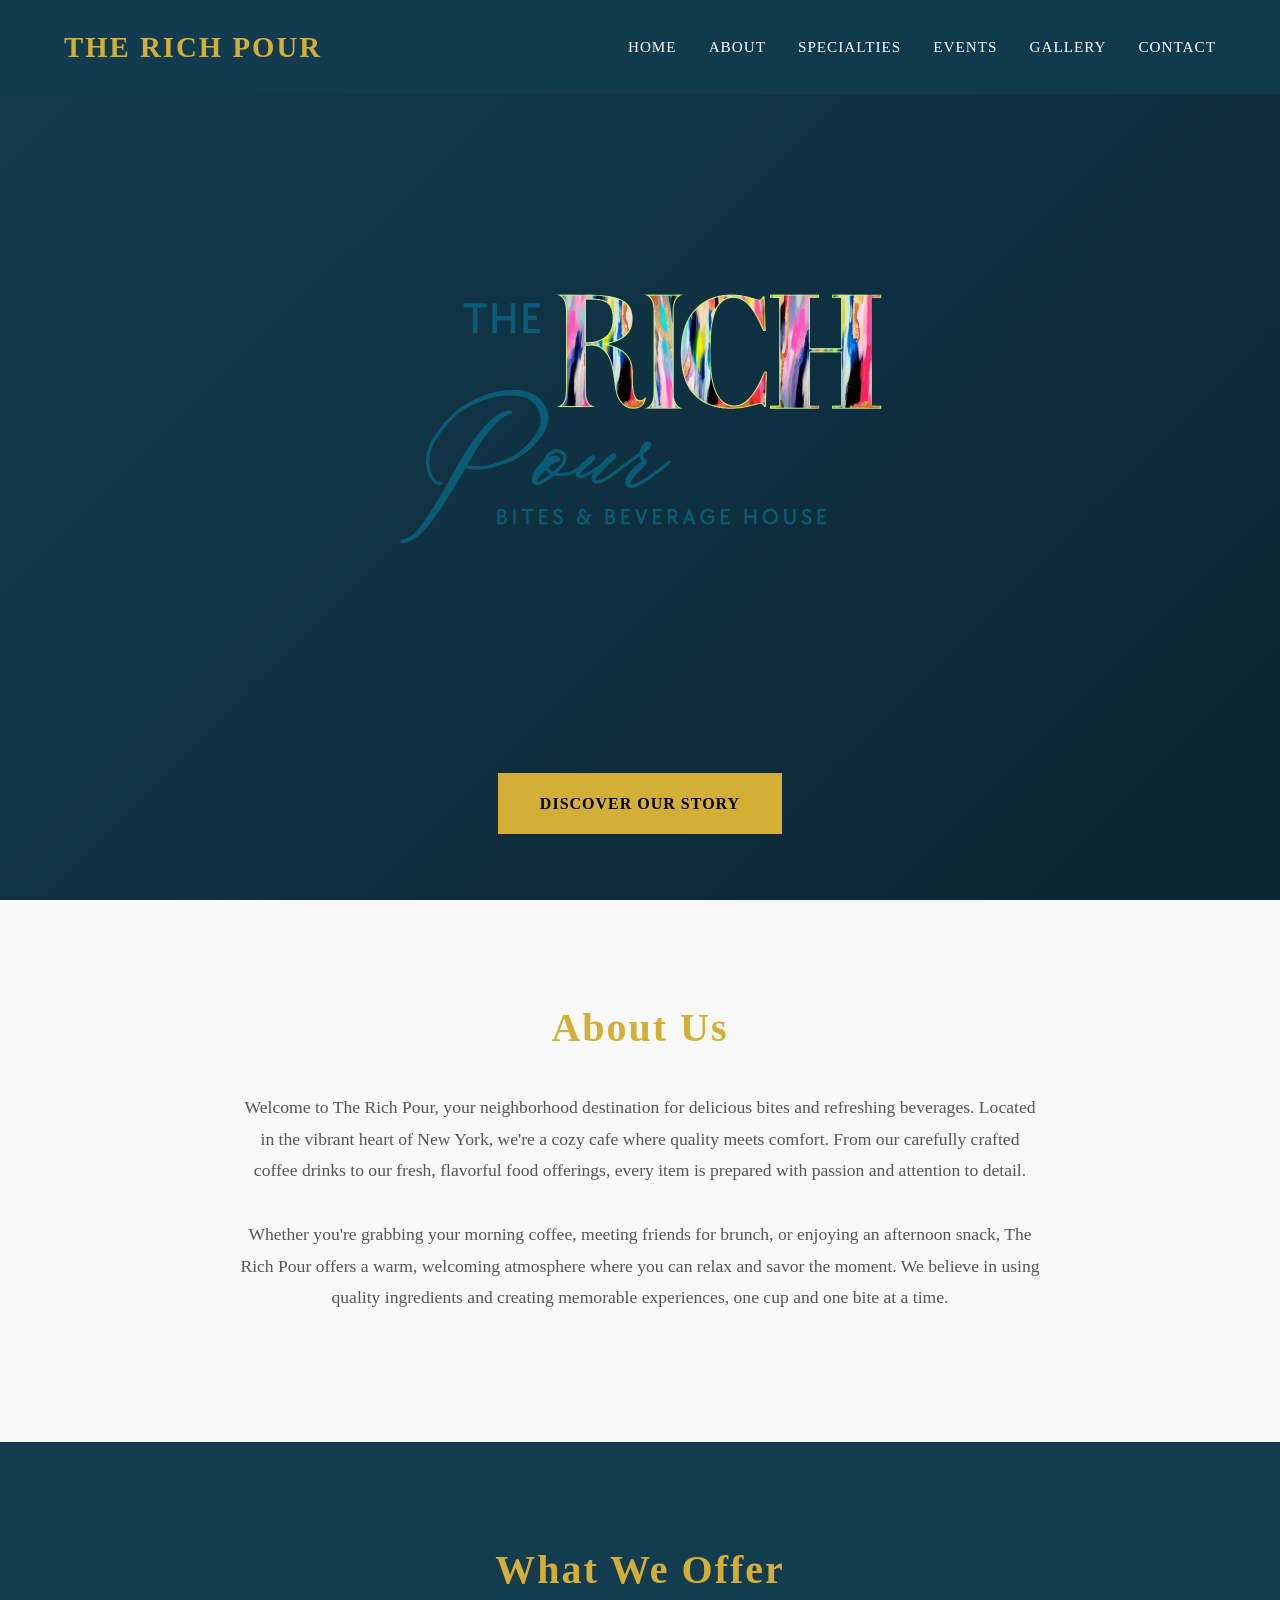
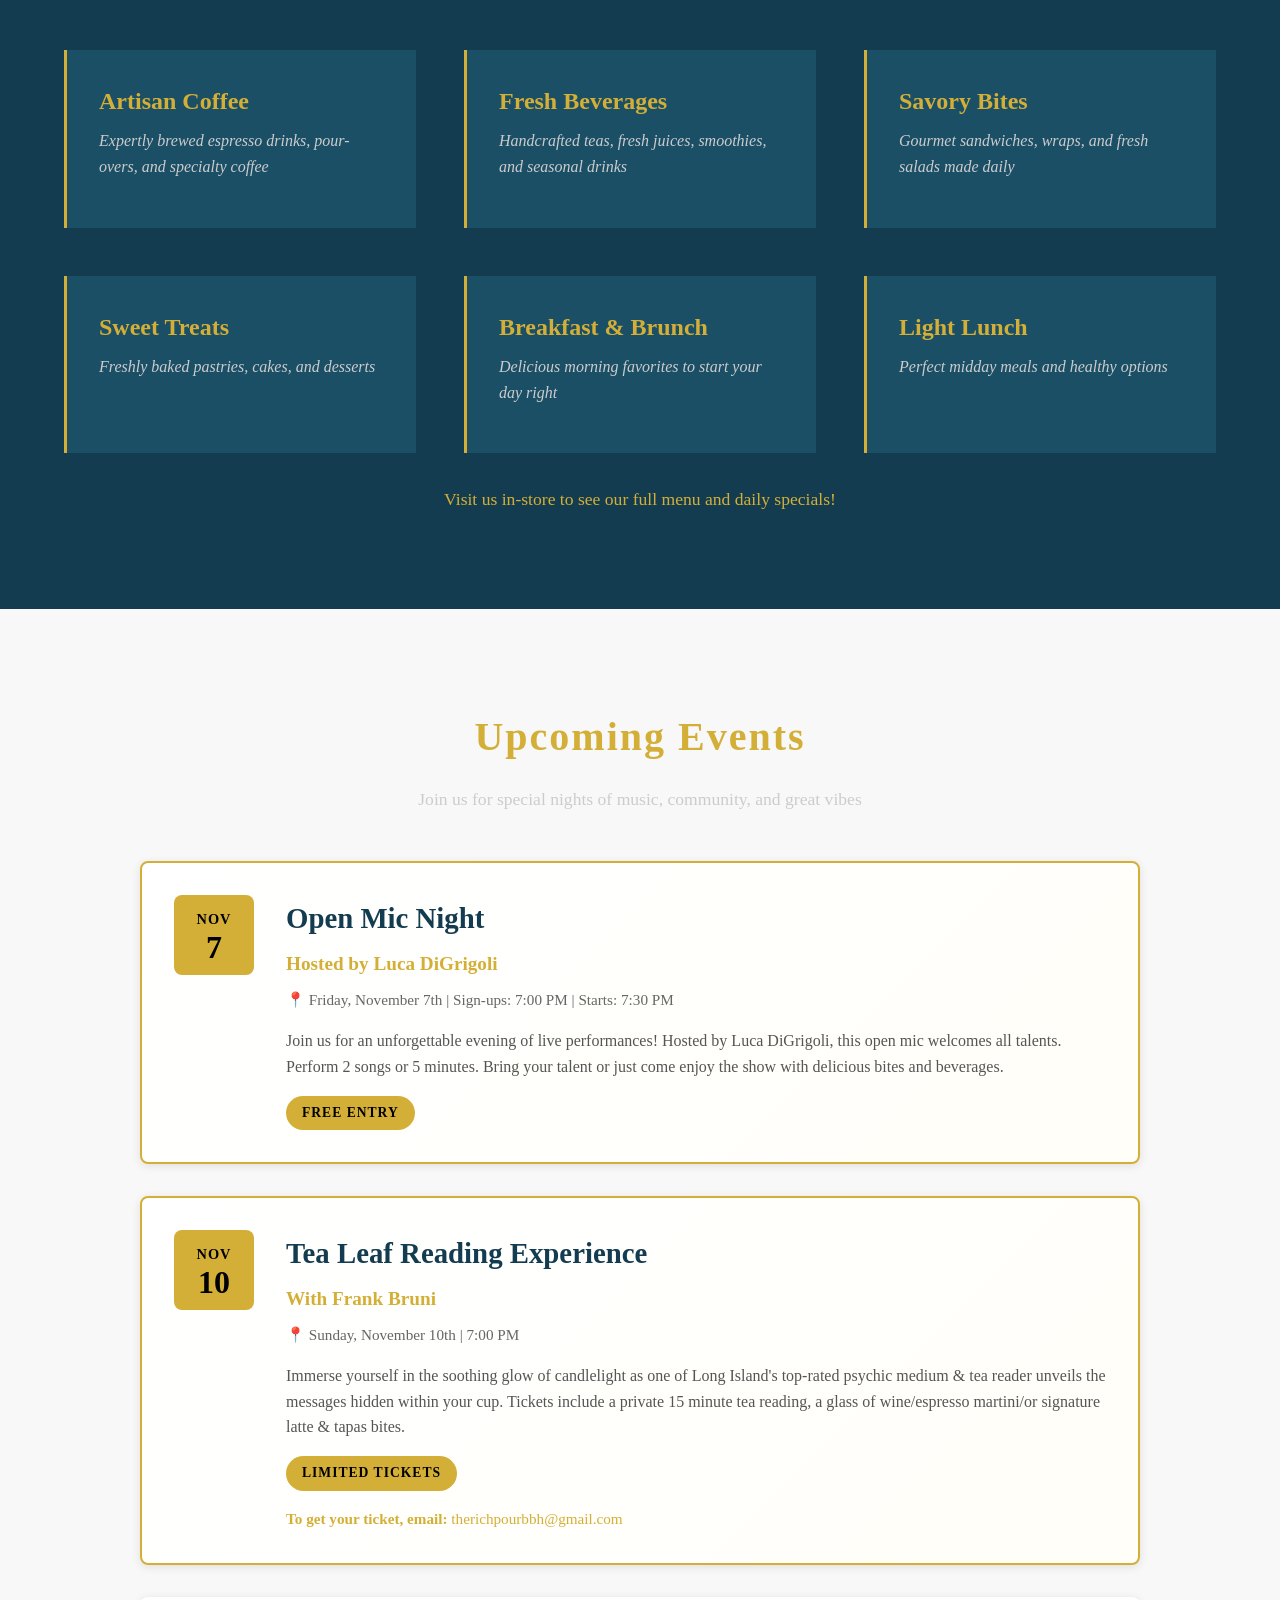
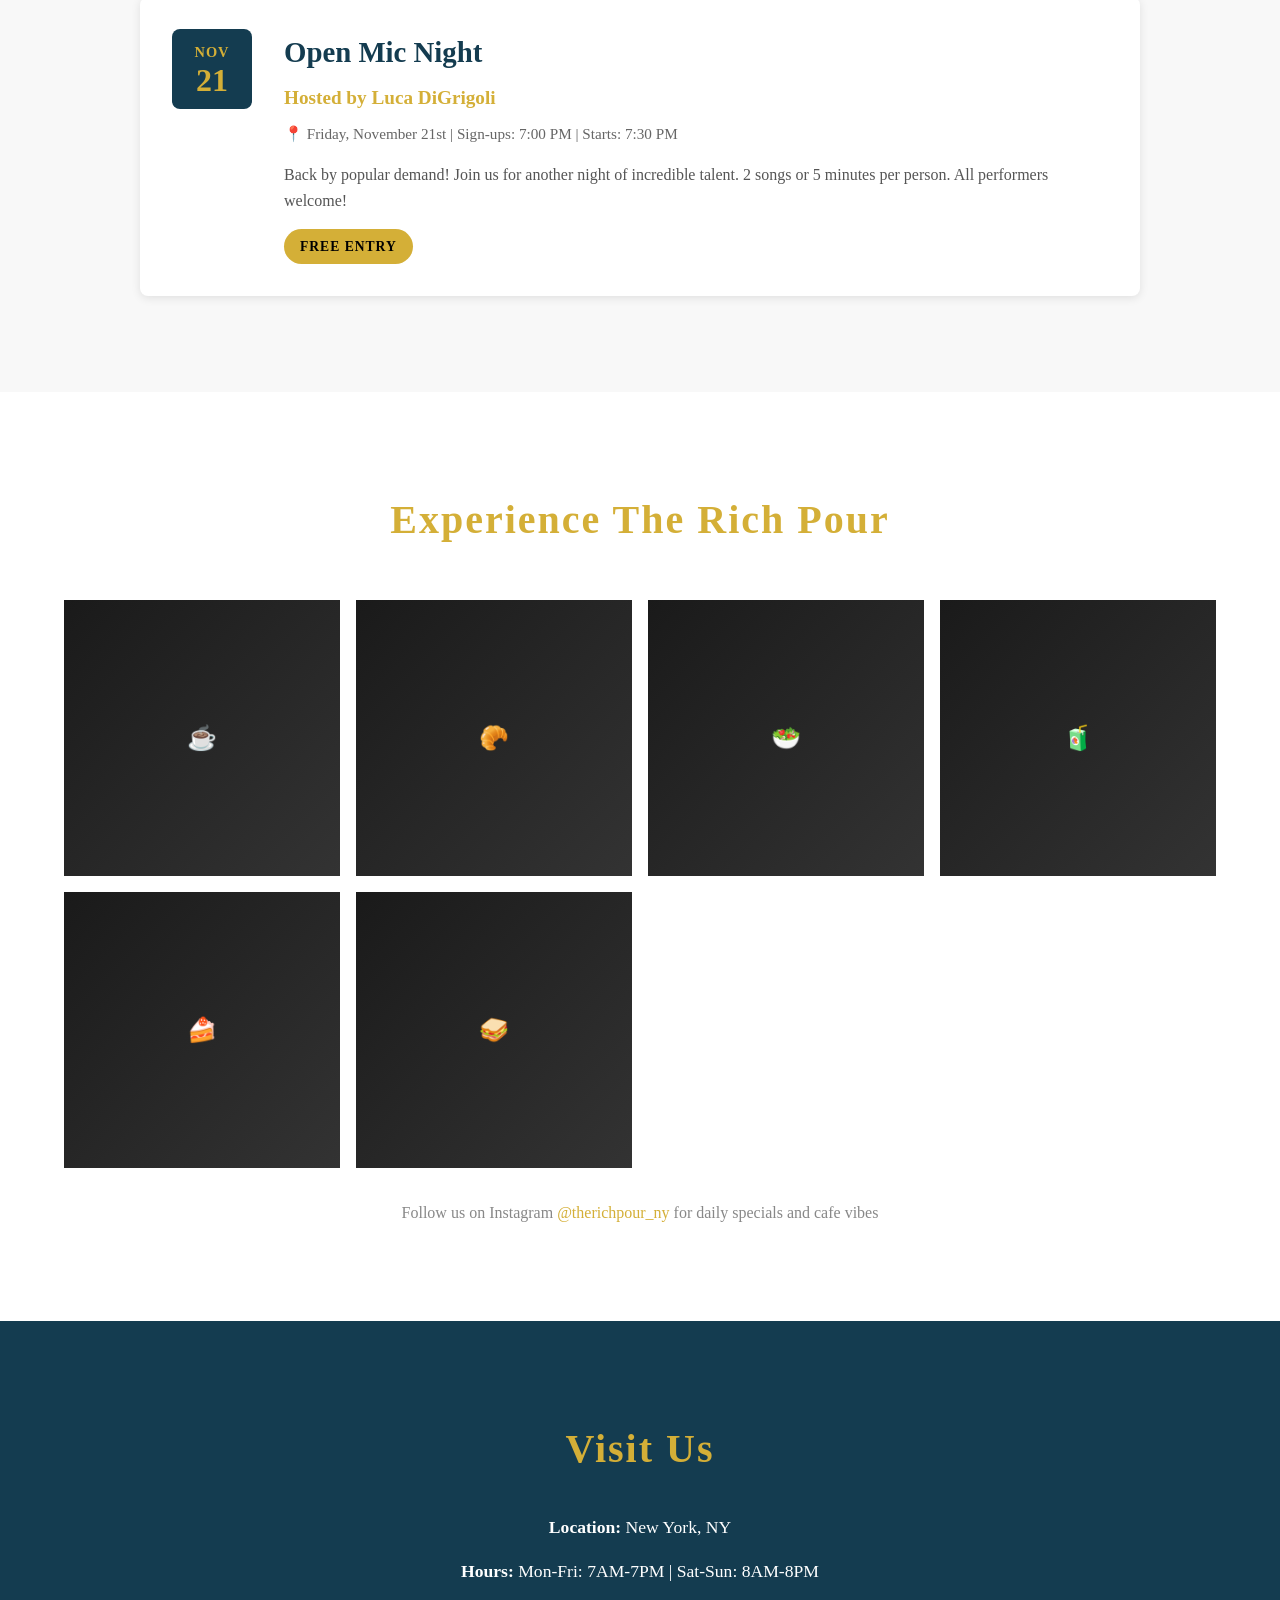
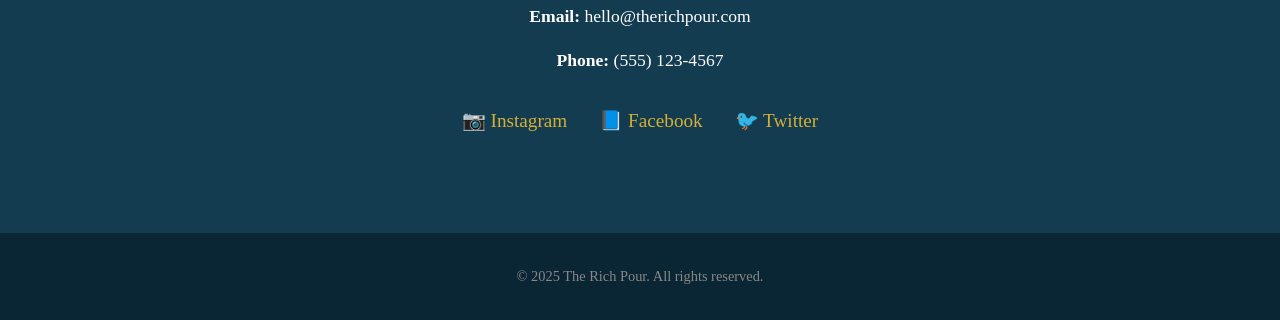
==== index.html @ 9810c7d2 "burger menu" ====
<!DOCTYPE html>
<html lang="en">
<head>
    <meta charset="UTF-8">
    <meta name="viewport" content="width=device-width, initial-scale=1.0">
    <title>The Rich Pour | Bites & Beverages | New York Cafe</title>
    <style>
        * {
            margin: 0;
            padding: 0;
            box-sizing: border-box;
        }

        body {
            font-family: 'Georgia', serif;
            line-height: 1.6;
            color: #333;
            overflow-x: hidden;
        }

        /* Navigation */
        nav {
            position: fixed;
            width: 100%;
            background: rgba(20, 60, 80, 0.95);
            padding: 1.5rem 5%;
            z-index: 1000;
            display: flex;
            justify-content: space-between;
            align-items: center;
        }

        .logo {
            font-size: 1.8rem;
            color: #d4af37;
            font-weight: bold;
            letter-spacing: 2px;
        }

        .nav-links {
            display: flex;
            gap: 2rem;
            list-style: none;
        }

        .nav-links a {
            color: #fff;
            text-decoration: none;
            font-size: 0.95rem;
            letter-spacing: 1px;
            transition: color 0.3s;
        }

        .nav-links a:hover {
            color: #d4af37;
        }

        /* Hamburger Menu */
        .hamburger {
            display: none;
            flex-direction: column;
            cursor: pointer;
            gap: 4px;
        }

        .hamburger span {
            width: 25px;
            height: 3px;
            background: #d4af37;
            transition: all 0.3s;
            border-radius: 2px;
        }

        .hamburger.active span:nth-child(1) {
            transform: rotate(45deg) translate(5px, 5px);
        }

        .hamburger.active span:nth-child(2) {
            opacity: 0;
        }

        .hamburger.active span:nth-child(3) {
            transform: rotate(-45deg) translate(7px, -6px);
        }

        /* Hero Section */
        .hero {
            height: 100vh;
            background: linear-gradient(135deg, #143C50 0%, #0a2533 100%);
            background-size: cover;
            background-position: center;
            display: flex;
            align-items: center;
            justify-content: center;
            text-align: center;
            color: #fff;
        }

        .hero-content h1 {
            font-size: 4rem;
            color: #d4af37;
            margin-bottom: 1rem;
            letter-spacing: 3px;
            animation: fadeInUp 1s ease;
        }

        .hero-content img {
            max-width: 600px;
            width: 90%;
            height: auto;
            margin: 0 auto 2rem;
            display: block;
        }

        .hero-content p {
            font-size: 1.3rem;
            margin-bottom: 2rem;
            letter-spacing: 2px;
            animation: fadeInUp 1s ease 0.3s backwards;
        }

        .cta-button {
            display: inline-block;
            padding: 1rem 2.5rem;
            background: #d4af37;
            color: #000;
            text-decoration: none;
            font-weight: bold;
            letter-spacing: 1px;
            transition: all 0.3s;
            animation: fadeInUp 1s ease 0.6s backwards;
            border: 2px solid #d4af37;
        }

        .cta-button:hover {
            background: transparent;
            color: #d4af37;
        }

        /* About Section */
        .about {
            padding: 6rem 5%;
            background: #f8f8f8;
            text-align: center;
        }

        .about h2 {
            font-size: 2.5rem;
            color: #d4af37;
            margin-bottom: 2rem;
            letter-spacing: 2px;
        }

        .about p {
            max-width: 800px;
            margin: 0 auto 2rem;
            font-size: 1.1rem;
            color: #555;
            line-height: 1.8;
        }

        /* Menu Section */
        .menu {
            padding: 6rem 5%;
            background: #143C50;
            color: #fff;
        }

        .menu h2 {
            font-size: 2.5rem;
            color: #d4af37;
            text-align: center;
            margin-bottom: 3rem;
            letter-spacing: 2px;
        }

        .menu-grid {
            display: grid;
            grid-template-columns: repeat(auto-fit, minmax(300px, 1fr));
            gap: 3rem;
            max-width: 1200px;
            margin: 0 auto;
        }

        .menu-item {
            background: #1a4f66;
            padding: 2rem;
            border-left: 3px solid #d4af37;
            transition: transform 0.3s;
        }

        .menu-item:hover {
            transform: translateY(-5px);
        }

        .menu-item h3 {
            color: #d4af37;
            margin-bottom: 0.5rem;
            font-size: 1.5rem;
        }

        .menu-item p {
            color: #ccc;
            margin-bottom: 1rem;
            font-style: italic;
        }

        .menu-item .price {
            color: #d4af37;
            font-weight: bold;
            font-size: 1.2rem;
        }

        /* Gallery Section */
        .gallery {
            padding: 6rem 5%;
            background: #fff;
        }

        /* Events Section */
        .events {
            padding: 6rem 5%;
            background: #f8f8f8;
        }

        .events h2 {
            font-size: 2.5rem;
            color: #d4af37;
            text-align: center;
            margin-bottom: 1rem;
            letter-spacing: 2px;
        }

        .events-container {
            max-width: 1000px;
            margin: 0 auto;
            display: flex;
            flex-direction: column;
            gap: 2rem;
        }

        .event-card {
            background: #fff;
            border-radius: 8px;
            padding: 2rem;
            display: flex;
            gap: 2rem;
            box-shadow: 0 2px 10px rgba(0,0,0,0.1);
            transition: transform 0.3s, box-shadow 0.3s;
        }

        .event-card:hover {
            transform: translateY(-5px);
            box-shadow: 0 5px 20px rgba(212, 175, 55, 0.3);
        }

        .event-card.featured {
            border: 2px solid #d4af37;
            background: linear-gradient(135deg, #fff 0%, #fffef8 100%);
        }

        .event-date {
            min-width: 80px;
            height: 80px;
            background: #143C50;
            border-radius: 8px;
            display: flex;
            flex-direction: column;
            align-items: center;
            justify-content: center;
            color: #d4af37;
        }

        .event-card.featured .event-date {
            background: #d4af37;
            color: #000;
        }

        .event-date .month {
            font-size: 0.9rem;
            font-weight: bold;
            letter-spacing: 1px;
        }

        .event-date .day {
            font-size: 2rem;
            font-weight: bold;
            line-height: 1;
        }

        .event-details {
            flex: 1;
        }

        .event-details h3 {
            color: #143C50;
            font-size: 1.8rem;
            margin-bottom: 0.5rem;
        }

        .event-artist {
            color: #d4af37;
            font-size: 1.2rem;
            font-weight: bold;
            margin-bottom: 0.5rem;
        }

        .event-time {
            color: #666;
            margin-bottom: 1rem;
            font-size: 0.95rem;
        }

        .event-description {
            color: #555;
            line-height: 1.6;
            margin-bottom: 1rem;
        }

        .event-tag {
            display: inline-block;
            background: #d4af37;
            color: #000;
            padding: 0.4rem 1rem;
            border-radius: 20px;
            font-size: 0.85rem;
            font-weight: bold;
            letter-spacing: 1px;
        }

        @media (max-width: 768px) {
            .event-card {
                flex-direction: column;
            }

            .event-date {
                width: 80px;
            }
        }

        .gallery h2 {
            font-size: 2.5rem;
            color: #d4af37;
            text-align: center;
            margin-bottom: 3rem;
            letter-spacing: 2px;
        }

        .gallery-grid {
            display: grid;
            grid-template-columns: repeat(auto-fit, minmax(250px, 1fr));
            gap: 1rem;
            max-width: 1200px;
            margin: 0 auto;
        }

        .gallery-item {
            aspect-ratio: 1;
            background: linear-gradient(135deg, #1a1a1a 0%, #333 100%);
            display: flex;
            align-items: center;
            justify-content: center;
            color: #d4af37;
            font-size: 1.5rem;
            transition: transform 0.3s;
            cursor: pointer;
        }

        .gallery-item:hover {
            transform: scale(1.05);
        }

        /* Contact Section */
        .contact {
            padding: 6rem 5%;
            background: #143C50;
            color: #fff;
            text-align: center;
        }

        .contact h2 {
            font-size: 2.5rem;
            color: #d4af37;
            margin-bottom: 2rem;
            letter-spacing: 2px;
        }

        .contact-info {
            max-width: 600px;
            margin: 0 auto;
        }

        .contact-info p {
            margin: 1rem 0;
            font-size: 1.1rem;
        }

        .social-links {
            display: flex;
            justify-content: center;
            gap: 2rem;
            margin-top: 2rem;
        }

        .social-links a {
            color: #d4af37;
            text-decoration: none;
            font-size: 1.2rem;
            transition: transform 0.3s;
            display: inline-block;
        }

        .social-links a:hover {
            transform: scale(1.2);
        }

        /* Footer */
        footer {
            background: #0a2533;
            color: #888;
            text-align: center;
            padding: 2rem;
            font-size: 0.9rem;
        }

        /* Animations */
        @keyframes fadeInUp {
            from {
                opacity: 0;
                transform: translateY(30px);
            }
            to {
                opacity: 1;
                transform: translateY(0);
            }
        }

        /* Mobile Responsive */
        @media (max-width: 768px) {
            .hamburger {
                display: flex;
            }

            nav {
                flex-direction: row;
                padding: 1rem 5%;
            }

            .nav-links {
                position: fixed;
                left: -100%;
                top: 70px;
                flex-direction: column;
                background-color: rgba(20, 60, 80, 0.98);
                width: 100%;
                text-align: center;
                transition: left 0.3s;
                box-shadow: 0 10px 27px rgba(0, 0, 0, 0.5);
                padding: 2rem 0;
                gap: 1.5rem;
            }

            .nav-links.active {
                left: 0;
            }

            .nav-links a {
                font-size: 1.1rem;
            }

            .hero-content h1 {
                font-size: 2.5rem;
            }

            .hero-content p {
                font-size: 1rem;
            }

            .hero-content img {
                max-width: 90%;
                margin-bottom: 1.5rem;
            }

            .logo {
                font-size: 1.5rem;
            }

            .menu-grid {
                grid-template-columns: 1fr;
            }

            .about h2,
            .menu h2,
            .events h2,
            .gallery h2,
            .contact h2 {
                font-size: 2rem;
            }

            .about,
            .menu,
            .events,
            .gallery,
            .contact {
                padding: 4rem 5%;
            }

            .event-card {
                flex-direction: column;
                padding: 1.5rem;
            }

            .event-date {
                width: 80px;
            }

            .event-details h3 {
                font-size: 1.5rem;
            }

            .cta-button {
                padding: 0.8rem 2rem;
                font-size: 0.9rem;
            }

            .gallery-grid {
                grid-template-columns: repeat(2, 1fr);
            }
        }

        @media (max-width: 480px) {
            .hero-content img {
                max-width: 95%;
            }

            .about h2,
            .menu h2,
            .events h2,
            .gallery h2,
            .contact h2 {
                font-size: 1.75rem;
            }

            .nav-links {
                flex-direction: column;
                gap: 0.75rem;
                align-items: center;
            }

            .logo {
                font-size: 1.3rem;
            }

            .gallery-grid {
                grid-template-columns: 1fr;
            }

            .event-details h3 {
                font-size: 1.3rem;
            }

            .event-time,
            .event-description {
                font-size: 0.9rem;
            }
        }
    </style>
</head>
<body>
    <!-- Navigation -->
    <nav>
        <div class="logo">THE RICH POUR</div>
        <div class="hamburger">
            <span></span>
            <span></span>
            <span></span>
        </div>
        <ul class="nav-links">
            <li><a href="#home">HOME</a></li>
            <li><a href="#about">ABOUT</a></li>
            <li><a href="#specialties">SPECIALTIES</a></li>
            <li><a href="#events">EVENTS</a></li>
            <li><a href="#gallery">GALLERY</a></li>
            <li><a href="#contact">CONTACT</a></li>
        </ul>
    </nav>

    <!-- Hero Section -->
    <section id="home" class="hero">
        <div class="hero-content">
            <img src="richpour.png" alt="The Rich Pour">
            <a href="#about" class="cta-button">DISCOVER OUR STORY</a>
        </div>
    </section>

    <!-- About Section -->
    <section id="about" class="about">
        <h2>About Us</h2>
        <p>
            Welcome to The Rich Pour, your neighborhood destination for delicious bites and refreshing beverages. 
            Located in the vibrant heart of New York, we're a cozy cafe where quality meets comfort. 
            From our carefully crafted coffee drinks to our fresh, flavorful food offerings, every item is 
            prepared with passion and attention to detail.
        </p>
        <p>
            Whether you're grabbing your morning coffee, meeting friends for brunch, or enjoying an afternoon snack, 
            The Rich Pour offers a warm, welcoming atmosphere where you can relax and savor the moment. 
            We believe in using quality ingredients and creating memorable experiences, one cup and one bite at a time.
        </p>
    </section>

    <!-- Specialties Section -->
    <section id="specialties" class="menu">
        <h2>What We Offer</h2>
        <div class="menu-grid">
            <div class="menu-item">
                <h3>Artisan Coffee</h3>
                <p>Expertly brewed espresso drinks, pour-overs, and specialty coffee</p>
            </div>
            <div class="menu-item">
                <h3>Fresh Beverages</h3>
                <p>Handcrafted teas, fresh juices, smoothies, and seasonal drinks</p>
            </div>
            <div class="menu-item">
                <h3>Savory Bites</h3>
                <p>Gourmet sandwiches, wraps, and fresh salads made daily</p>
            </div>
            <div class="menu-item">
                <h3>Sweet Treats</h3>
                <p>Freshly baked pastries, cakes, and desserts</p>
            </div>
            <div class="menu-item">
                <h3>Breakfast & Brunch</h3>
                <p>Delicious morning favorites to start your day right</p>
            </div>
            <div class="menu-item">
                <h3>Light Lunch</h3>
                <p>Perfect midday meals and healthy options</p>
            </div>
        </div>
        <p style="text-align: center; margin-top: 2rem; color: #d4af37; font-size: 1.1rem;">
            Visit us in-store to see our full menu and daily specials!
        </p>
    </section>

    <!-- Events Calendar Section -->
    <section id="events" class="events">
        <h2>Upcoming Events</h2>
        <p style="text-align: center; color: #ccc; margin-bottom: 3rem; font-size: 1.1rem;">
            Join us for special nights of music, community, and great vibes
        </p>
        <div class="events-container">
            <div class="event-card featured">
                <div class="event-date">
                    <span class="month">NOV</span>
                    <span class="day">7</span>
                </div>
                <div class="event-details">
                    <h3>Open Mic Night</h3>
                    <p class="event-artist">Hosted by Luca DiGrigoli</p>
                    <p class="event-time">📍 Friday, November 7th | Sign-ups: 7:00 PM | Starts: 7:30 PM</p>
                    <p class="event-description">
                        Join us for an unforgettable evening of live performances! Hosted by Luca DiGrigoli, 
                        this open mic welcomes all talents. Perform 2 songs or 5 minutes. Bring your talent 
                        or just come enjoy the show with delicious bites and beverages.
                    </p>
                    <span class="event-tag">FREE ENTRY</span>
                </div>
            </div>
            <div class="event-card featured">
                <div class="event-date">
                    <span class="month">NOV</span>
                    <span class="day">10</span>
                </div>
                <div class="event-details">
                    <h3>Tea Leaf Reading Experience</h3>
                    <p class="event-artist">With Frank Bruni</p>
                    <p class="event-time">📍 Sunday, November 10th | 7:00 PM</p>
                    <p class="event-description">
                        Immerse yourself in the soothing glow of candlelight as one of Long Island's top-rated 
                        psychic medium & tea reader unveils the messages hidden within your cup. Tickets include 
                        a private 15 minute tea reading, a glass of wine/espresso martini/or signature latte & tapas bites.
                    </p>
                    <span class="event-tag">LIMITED TICKETS</span>
                    <p style="margin-top: 1rem; color: #d4af37; font-size: 0.95rem;">
                        <strong>To get your ticket, email:</strong> therichpourbbh@gmail.com
                    </p>
                </div>
            </div>
            <div class="event-card">
                <div class="event-date">
                    <span class="month">NOV</span>
                    <span class="day">21</span>
                </div>
                <div class="event-details">
                    <h3>Open Mic Night</h3>
                    <p class="event-artist">Hosted by Luca DiGrigoli</p>
                    <p class="event-time">📍 Friday, November 21st | Sign-ups: 7:00 PM | Starts: 7:30 PM</p>
                    <p class="event-description">
                        Back by popular demand! Join us for another night of incredible talent. 
                        2 songs or 5 minutes per person. All performers welcome!
                    </p>
                    <span class="event-tag">FREE ENTRY</span>
                </div>
            </div>
        </div>
    </section>

    <!-- Gallery Section -->
    <section id="gallery" class="gallery">
        <h2>Experience The Rich Pour</h2>
        <div class="gallery-grid">
            <div class="gallery-item">☕</div>
            <div class="gallery-item">🥐</div>
            <div class="gallery-item">🥗</div>
            <div class="gallery-item">🧃</div>
            <div class="gallery-item">🍰</div>
            <div class="gallery-item">🥪</div>
        </div>
        <p style="text-align: center; margin-top: 2rem; color: #888;">
            Follow us on Instagram <a href="https://www.instagram.com/therichpour_ny/" style="color: #d4af37; text-decoration: none;">@therichpour_ny</a> for daily specials and cafe vibes
        </p>
    </section>

    <!-- Contact Section -->
    <section id="contact" class="contact">
        <h2>Visit Us</h2>
        <div class="contact-info">
            <p><strong>Location:</strong> New York, NY</p>
            <p><strong>Hours:</strong> Mon-Fri: 7AM-7PM | Sat-Sun: 8AM-8PM</p>
            <p><strong>Email:</strong> hello@therichpour.com</p>
            <p><strong>Phone:</strong> (555) 123-4567</p>
            
            <div class="social-links">
                <a href="https://www.instagram.com/therichpour_ny/" target="_blank">📷 Instagram</a>
                <a href="#">📘 Facebook</a>
                <a href="#">🐦 Twitter</a>
            </div>
        </div>
    </section>

    <!-- Footer -->
    <footer>
        <p>&copy; 2025 The Rich Pour. All rights reserved.</p>
    </footer>

    <script>
        // Hamburger menu toggle
        const hamburger = document.querySelector('.hamburger');
        const navLinks = document.querySelector('.nav-links');

        hamburger.addEventListener('click', () => {
            hamburger.classList.toggle('active');
            navLinks.classList.toggle('active');
        });

        // Close menu when clicking on a link
        document.querySelectorAll('.nav-links a').forEach(link => {
            link.addEventListener('click', () => {
                hamburger.classList.remove('active');
                navLinks.classList.remove('active');
            });
        });

        // Smooth scrolling for navigation links
        document.querySelectorAll('a[href^="#"]').forEach(anchor => {
            anchor.addEventListener('click', function (e) {
                e.preventDefault();
                const target = document.querySelector(this.getAttribute('href'));
                if (target) {
                    target.scrollIntoView({
                        behavior: 'smooth',
                        block: 'start'
                    });
                }
            });
        });

        // Add scroll effect to navigation
        window.addEventListener('scroll', () => {
            const nav = document.querySelector('nav');
            if (window.scrollY > 50) {
                nav.style.padding = '1rem 5%';
            } else {
                nav.style.padding = '1.5rem 5%';
            }
        });
    </script>
</body>
</html>
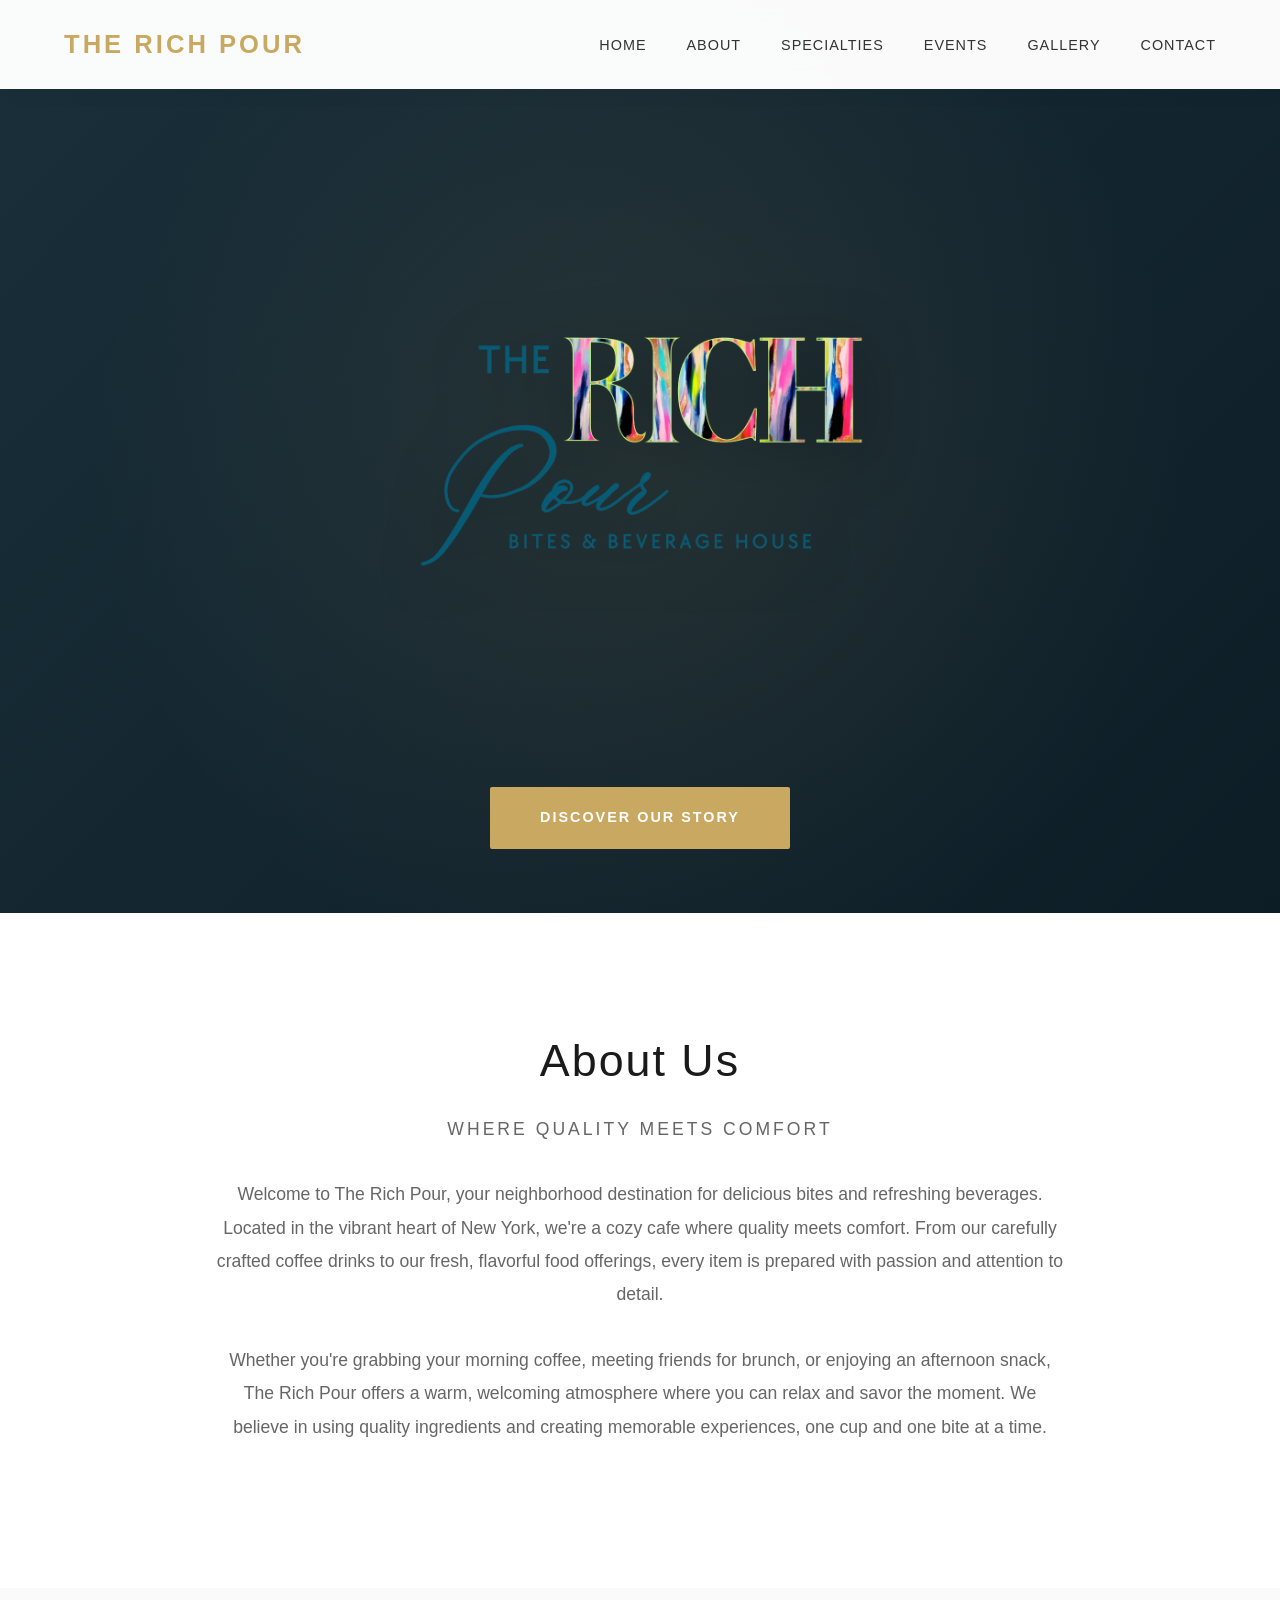
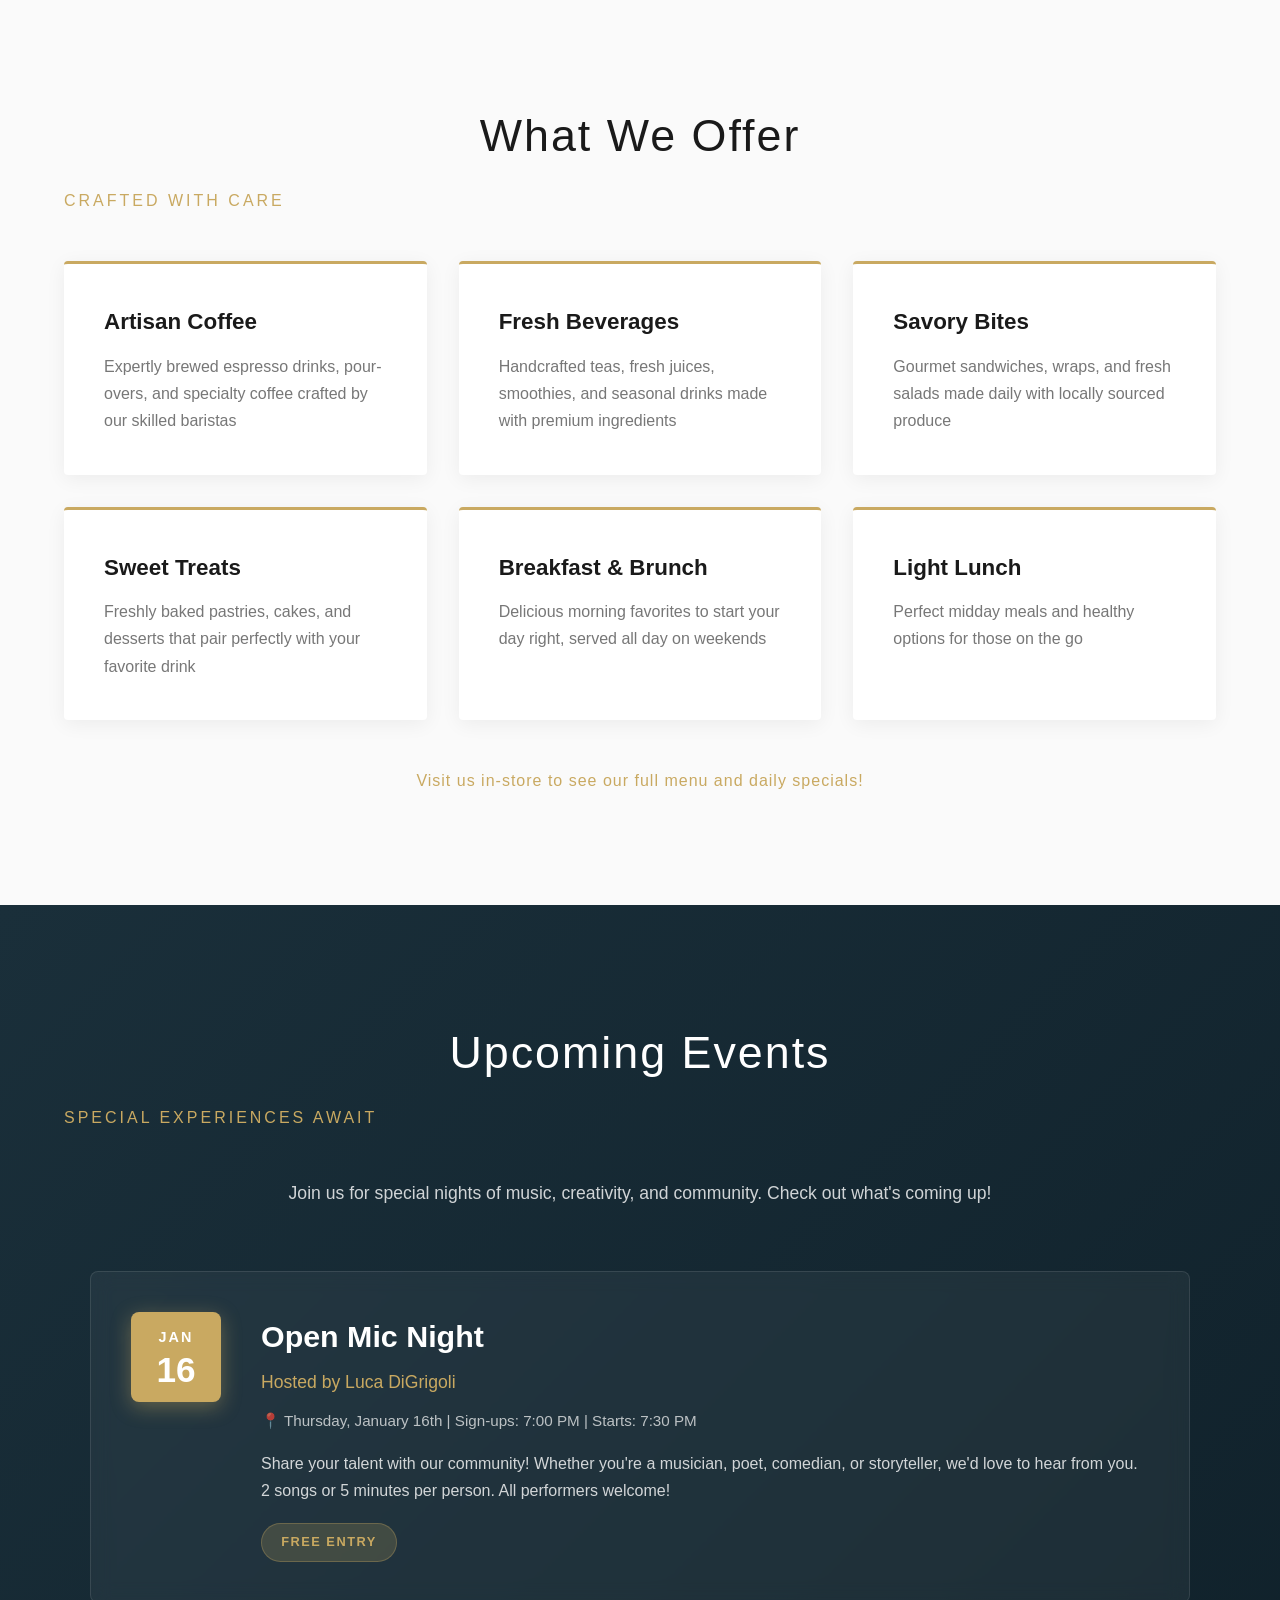
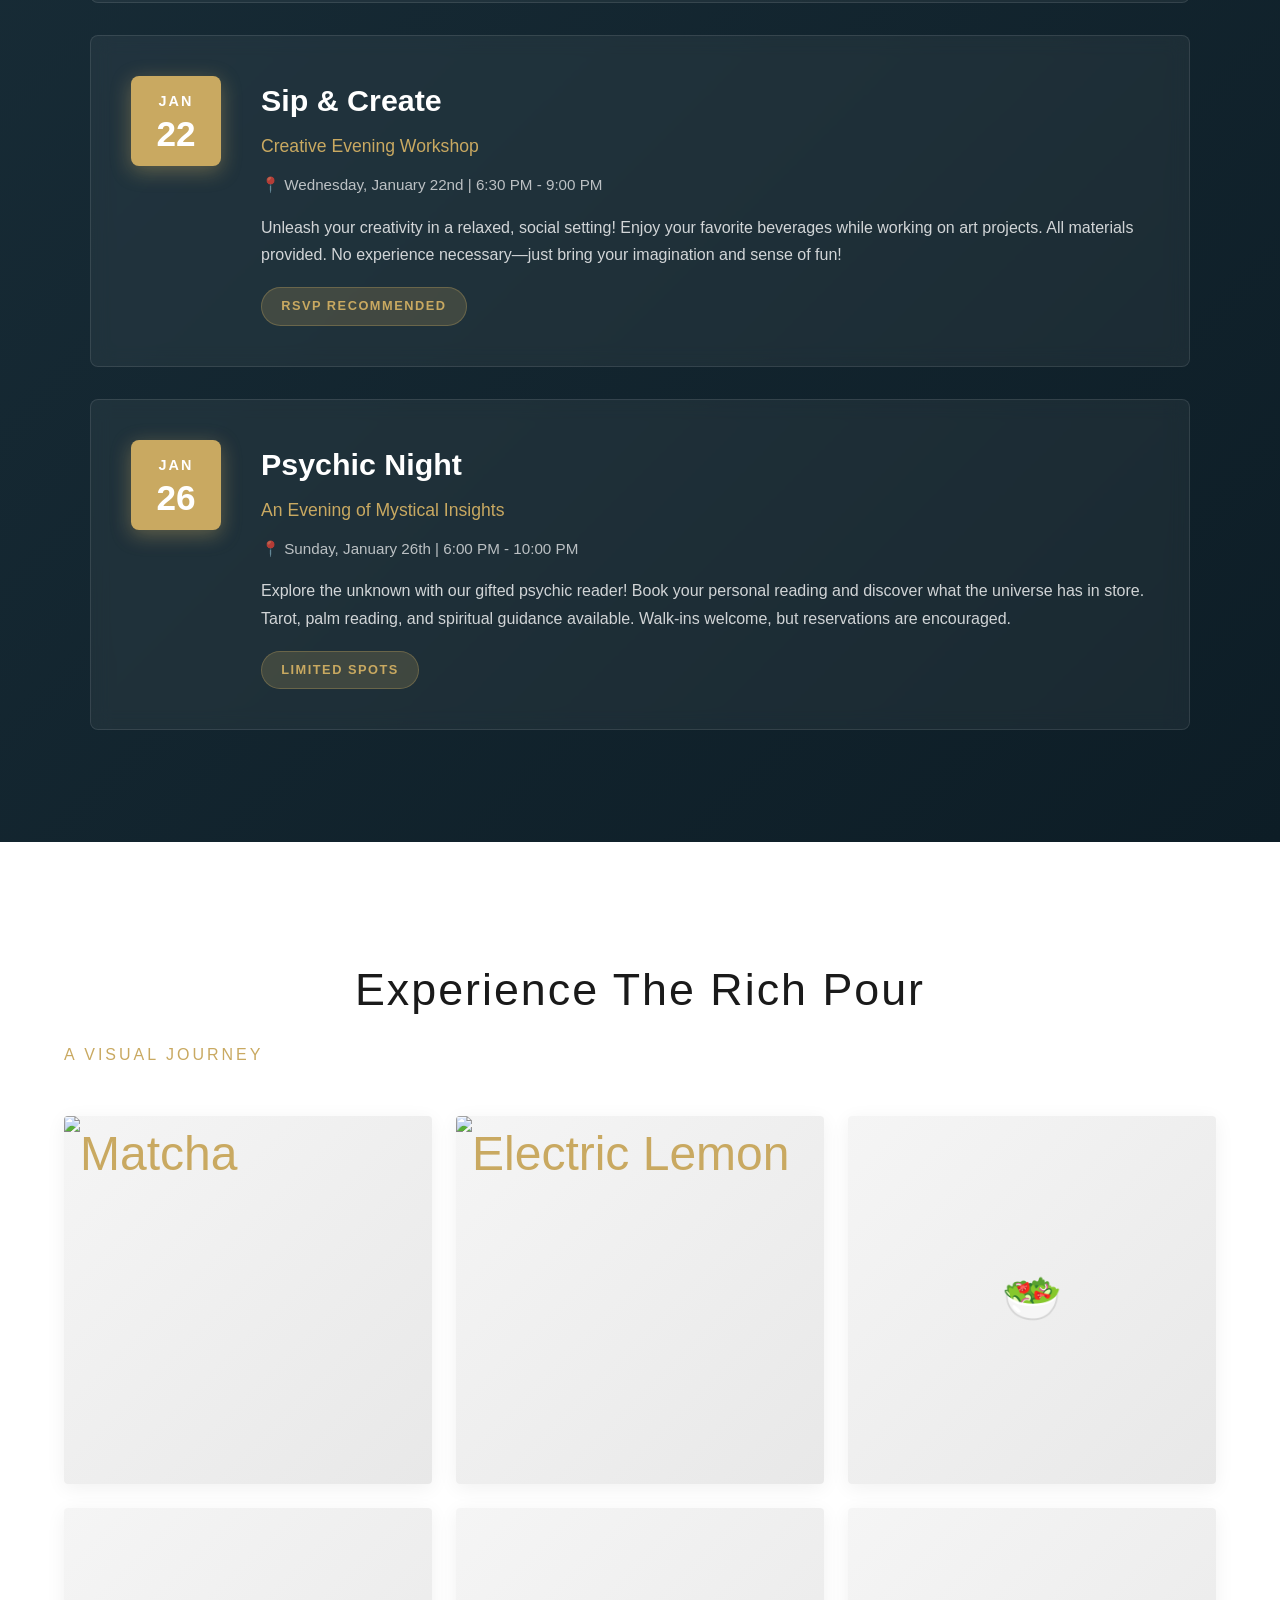
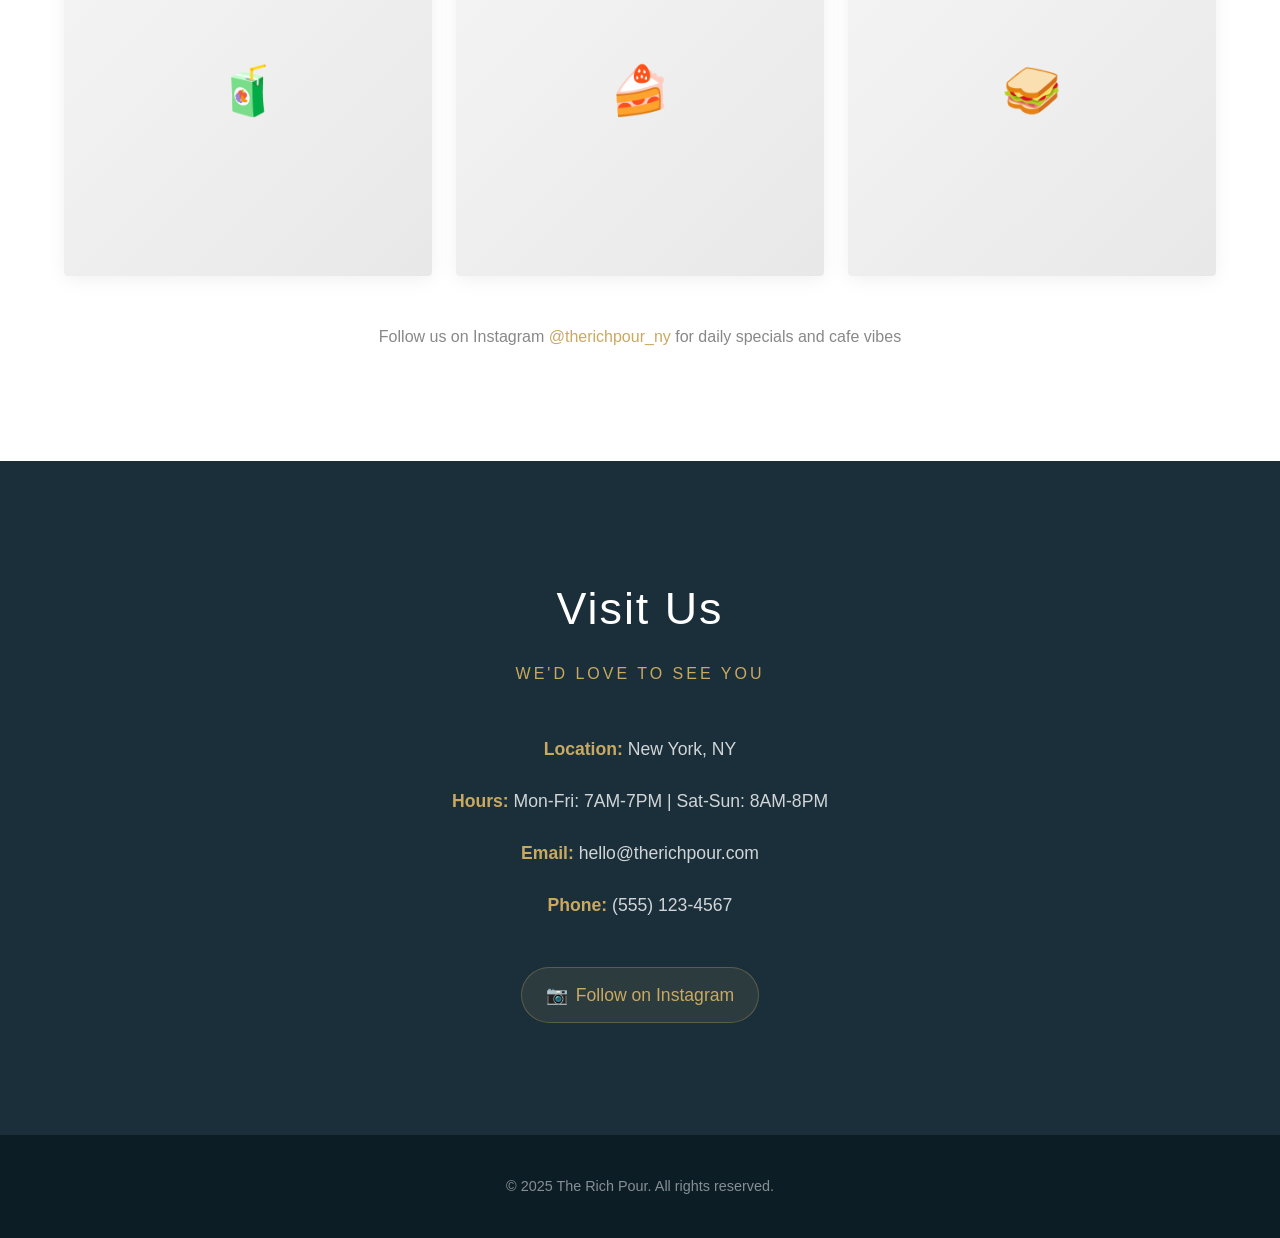
==== commit b9dfcc2b: "test" ====
--- a/index.html
+++ b/index.html
@@ -12,9 +12,9 @@
         }
 
         body {
-            font-family: 'Georgia', serif;
+            font-family: 'Inter', -apple-system, BlinkMacSystemFont, 'Segoe UI', sans-serif;
             line-height: 1.6;
-            color: #333;
+            color: #1a1a1a;
             overflow-x: hidden;
         }
 
@@ -22,37 +22,47 @@
         nav {
             position: fixed;
             width: 100%;
-            background: rgba(20, 60, 80, 0.95);
+            background: rgba(255, 255, 255, 0.98);
+            backdrop-filter: blur(10px);
             padding: 1.5rem 5%;
             z-index: 1000;
             display: flex;
             justify-content: space-between;
             align-items: center;
+            box-shadow: 0 2px 20px rgba(0, 0, 0, 0.05);
+            transition: all 0.3s ease;
+        }
+
+        nav.scrolled {
+            padding: 1rem 5%;
+            box-shadow: 0 2px 30px rgba(0, 0, 0, 0.1);
         }
 
         .logo {
-            font-size: 1.8rem;
-            color: #d4af37;
-            font-weight: bold;
-            letter-spacing: 2px;
+            font-size: 1.6rem;
+            color: #c9a961;
+            font-weight: 700;
+            letter-spacing: 3px;
         }
 
         .nav-links {
             display: flex;
-            gap: 2rem;
+            gap: 2.5rem;
             list-style: none;
         }
 
         .nav-links a {
-            color: #fff;
+            color: #333;
             text-decoration: none;
-            font-size: 0.95rem;
+            font-size: 0.9rem;
+            font-weight: 500;
             letter-spacing: 1px;
             transition: color 0.3s;
+            text-transform: uppercase;
         }
 
         .nav-links a:hover {
-            color: #d4af37;
+            color: #c9a961;
         }
 
         /* Hamburger Menu */
@@ -60,19 +70,19 @@
             display: none;
             flex-direction: column;
             cursor: pointer;
-            gap: 4px;
+            gap: 5px;
         }
 
         .hamburger span {
-            width: 25px;
-            height: 3px;
-            background: #d4af37;
+            width: 28px;
+            height: 2.5px;
+            background: #c9a961;
             transition: all 0.3s;
             border-radius: 2px;
         }
 
         .hamburger.active span:nth-child(1) {
-            transform: rotate(45deg) translate(5px, 5px);
+            transform: rotate(45deg) translate(6px, 6px);
         }
 
         .hamburger.active span:nth-child(2) {
@@ -80,13 +90,13 @@
         }
 
         .hamburger.active span:nth-child(3) {
-            transform: rotate(-45deg) translate(7px, -6px);
+            transform: rotate(-45deg) translate(6px, -6px);
         }
 
         /* Hero Section */
         .hero {
-            height: 100vh;
-            background: linear-gradient(135deg, #143C50 0%, #0a2533 100%);
+            min-height: 100vh;
+            background: linear-gradient(135deg, #1a2f3a 0%, #0d1d26 100%);
             background-size: cover;
             background-position: center;
             display: flex;
@@ -94,145 +104,194 @@
             justify-content: center;
             text-align: center;
             color: #fff;
+            padding: 8rem 5% 4rem;
+            position: relative;
+        }
+
+        .hero::before {
+            content: '';
+            position: absolute;
+            top: 0;
+            left: 0;
+            right: 0;
+            bottom: 0;
+            background: radial-gradient(circle at 50% 50%, rgba(201, 169, 97, 0.1) 0%, transparent 70%);
+        }
+
+        .hero-content {
+            position: relative;
+            z-index: 1;
         }
 
         .hero-content h1 {
             font-size: 4rem;
-            color: #d4af37;
+            color: #c9a961;
             margin-bottom: 1rem;
-            letter-spacing: 3px;
+            letter-spacing: 4px;
+            font-weight: 300;
             animation: fadeInUp 1s ease;
         }
 
         .hero-content img {
-            max-width: 600px;
+            max-width: 550px;
             width: 90%;
             height: auto;
-            margin: 0 auto 2rem;
+            margin: 0 auto 2.5rem;
             display: block;
+            filter: drop-shadow(0 10px 30px rgba(0, 0, 0, 0.3));
         }
 
         .hero-content p {
-            font-size: 1.3rem;
-            margin-bottom: 2rem;
+            font-size: 1.2rem;
+            margin-bottom: 2.5rem;
             letter-spacing: 2px;
+            font-weight: 300;
+            color: rgba(255, 255, 255, 0.9);
             animation: fadeInUp 1s ease 0.3s backwards;
         }
 
         .cta-button {
             display: inline-block;
-            padding: 1rem 2.5rem;
-            background: #d4af37;
-            color: #000;
+            padding: 1.1rem 3rem;
+            background: #c9a961;
+            color: #fff;
             text-decoration: none;
-            font-weight: bold;
-            letter-spacing: 1px;
+            font-weight: 600;
+            letter-spacing: 2px;
+            text-transform: uppercase;
+            font-size: 0.9rem;
             transition: all 0.3s;
             animation: fadeInUp 1s ease 0.6s backwards;
-            border: 2px solid #d4af37;
+            border: 2px solid #c9a961;
+            border-radius: 2px;
         }
 
         .cta-button:hover {
             background: transparent;
-            color: #d4af37;
+            color: #c9a961;
+            transform: translateY(-2px);
+            box-shadow: 0 10px 30px rgba(201, 169, 97, 0.3);
         }
 
         /* About Section */
         .about {
-            padding: 6rem 5%;
-            background: #f8f8f8;
+            padding: 7rem 5%;
+            background: #fff;
             text-align: center;
         }
 
         .about h2 {
-            font-size: 2.5rem;
-            color: #d4af37;
-            margin-bottom: 2rem;
+            font-size: 2.8rem;
+            color: #1a1a1a;
+            margin-bottom: 1rem;
             letter-spacing: 2px;
+            font-weight: 300;
+        }
+
+        .section-subtitle {
+            color: #c9a961;
+            font-size: 1rem;
+            letter-spacing: 3px;
+            margin-bottom: 3rem;
+            text-transform: uppercase;
+            font-weight: 500;
         }
 
         .about p {
-            max-width: 800px;
+            max-width: 850px;
             margin: 0 auto 2rem;
             font-size: 1.1rem;
-            color: #555;
-            line-height: 1.8;
+            color: #666;
+            line-height: 1.9;
+            font-weight: 300;
         }
 
         /* Menu Section */
         .menu {
-            padding: 6rem 5%;
-            background: #143C50;
-            color: #fff;
+            padding: 7rem 5%;
+            background: #fafafa;
+            color: #1a1a1a;
         }
 
         .menu h2 {
-            font-size: 2.5rem;
-            color: #d4af37;
-            text-align: center;
-            margin-bottom: 3rem;
-            letter-spacing: 2px;
-        }
-
-        .menu-grid {
-            display: grid;
-            grid-template-columns: repeat(auto-fit, minmax(300px, 1fr));
-            gap: 3rem;
-            max-width: 1200px;
-            margin: 0 auto;
-        }
-
-        .menu-item {
-            background: #1a4f66;
-            padding: 2rem;
-            border-left: 3px solid #d4af37;
-            transition: transform 0.3s;
-        }
-
-        .menu-item:hover {
-            transform: translateY(-5px);
-        }
-
-        .menu-item h3 {
-            color: #d4af37;
-            margin-bottom: 0.5rem;
-            font-size: 1.5rem;
-        }
-
-        .menu-item p {
-            color: #ccc;
-            margin-bottom: 1rem;
-            font-style: italic;
-        }
-
-        .menu-item .price {
-            color: #d4af37;
-            font-weight: bold;
-            font-size: 1.2rem;
-        }
-
-        /* Gallery Section */
-        .gallery {
-            padding: 6rem 5%;
-            background: #fff;
-        }
-
-        /* Events Section */
-        .events {
-            padding: 6rem 5%;
-            background: #f8f8f8;
-        }
-
-        .events h2 {
-            font-size: 2.5rem;
-            color: #d4af37;
+            font-size: 2.8rem;
+            color: #1a1a1a;
             text-align: center;
             margin-bottom: 1rem;
             letter-spacing: 2px;
+            font-weight: 300;
+        }
+
+        .menu-grid {
+            display: grid;
+            grid-template-columns: repeat(auto-fit, minmax(320px, 1fr));
+            gap: 2rem;
+            max-width: 1300px;
+            margin: 0 auto;
+        }
+
+        .menu-item {
+            background: #fff;
+            padding: 2.5rem;
+            border-radius: 4px;
+            box-shadow: 0 4px 20px rgba(0, 0, 0, 0.06);
+            transition: all 0.3s;
+            border-top: 3px solid #c9a961;
+        }
+
+        .menu-item:hover {
+            transform: translateY(-8px);
+            box-shadow: 0 12px 40px rgba(0, 0, 0, 0.1);
+        }
+
+        .menu-item h3 {
+            color: #1a1a1a;
+            margin-bottom: 0.8rem;
+            font-size: 1.4rem;
+            font-weight: 600;
+        }
+
+        .menu-item p {
+            color: #777;
+            line-height: 1.7;
+            font-weight: 300;
+        }
+
+        .menu-note {
+            text-align: center;
+            margin-top: 3rem;
+            color: #c9a961;
+            font-size: 1rem;
+            font-weight: 500;
+            letter-spacing: 1px;
+        }
+
+        /* Events Section */
+        .events {
+            padding: 7rem 5%;
+            background: linear-gradient(135deg, #1a2f3a 0%, #0d1d26 100%);
+            color: #fff;
+        }
+
+        .events h2 {
+            font-size: 2.8rem;
+            color: #fff;
+            text-align: center;
+            margin-bottom: 1rem;
+            letter-spacing: 2px;
+            font-weight: 300;
+        }
+
+        .events-intro {
+            text-align: center;
+            color: rgba(255, 255, 255, 0.8);
+            margin-bottom: 4rem;
+            font-size: 1.1rem;
+            font-weight: 300;
         }
 
         .events-container {
-            max-width: 1000px;
+            max-width: 1100px;
             margin: 0 auto;
             display: flex;
             flex-direction: column;
@@ -240,52 +299,47 @@
         }
 
         .event-card {
-            background: #fff;
+            background: rgba(255, 255, 255, 0.05);
+            backdrop-filter: blur(10px);
             border-radius: 8px;
-            padding: 2rem;
+            padding: 2.5rem;
             display: flex;
-            gap: 2rem;
-            box-shadow: 0 2px 10px rgba(0,0,0,0.1);
-            transition: transform 0.3s, box-shadow 0.3s;
+            gap: 2.5rem;
+            border: 1px solid rgba(255, 255, 255, 0.1);
+            transition: all 0.3s;
         }
 
         .event-card:hover {
             transform: translateY(-5px);
-            box-shadow: 0 5px 20px rgba(212, 175, 55, 0.3);
-        }
-
-        .event-card.featured {
-            border: 2px solid #d4af37;
-            background: linear-gradient(135deg, #fff 0%, #fffef8 100%);
+            box-shadow: 0 15px 50px rgba(0, 0, 0, 0.3);
+            background: rgba(255, 255, 255, 0.08);
         }
 
         .event-date {
-            min-width: 80px;
-            height: 80px;
-            background: #143C50;
+            min-width: 90px;
+            height: 90px;
+            background: #c9a961;
             border-radius: 8px;
             display: flex;
             flex-direction: column;
             align-items: center;
             justify-content: center;
-            color: #d4af37;
-        }
-
-        .event-card.featured .event-date {
-            background: #d4af37;
-            color: #000;
+            color: #fff;
+            box-shadow: 0 5px 20px rgba(201, 169, 97, 0.4);
         }
 
         .event-date .month {
             font-size: 0.9rem;
-            font-weight: bold;
-            letter-spacing: 1px;
+            font-weight: 700;
+            letter-spacing: 2px;
+            text-transform: uppercase;
         }
 
         .event-date .day {
-            font-size: 2rem;
-            font-weight: bold;
+            font-size: 2.2rem;
+            font-weight: 700;
             line-height: 1;
+            margin-top: 0.2rem;
         }
 
         .event-details {
@@ -293,134 +347,182 @@
         }
 
         .event-details h3 {
-            color: #143C50;
-            font-size: 1.8rem;
+            color: #fff;
+            font-size: 1.9rem;
             margin-bottom: 0.5rem;
+            font-weight: 600;
         }
 
         .event-artist {
-            color: #d4af37;
-            font-size: 1.2rem;
-            font-weight: bold;
-            margin-bottom: 0.5rem;
+            color: #c9a961;
+            font-size: 1.1rem;
+            font-weight: 500;
+            margin-bottom: 0.8rem;
         }
 
         .event-time {
-            color: #666;
+            color: rgba(255, 255, 255, 0.7);
             margin-bottom: 1rem;
             font-size: 0.95rem;
+            font-weight: 300;
         }
 
         .event-description {
-            color: #555;
-            line-height: 1.6;
-            margin-bottom: 1rem;
+            color: rgba(255, 255, 255, 0.8);
+            line-height: 1.7;
+            margin-bottom: 1.2rem;
+            font-weight: 300;
         }
 
         .event-tag {
             display: inline-block;
-            background: #d4af37;
-            color: #000;
-            padding: 0.4rem 1rem;
-            border-radius: 20px;
-            font-size: 0.85rem;
-            font-weight: bold;
-            letter-spacing: 1px;
-        }
-
-        @media (max-width: 768px) {
-            .event-card {
-                flex-direction: column;
-            }
-
-            .event-date {
-                width: 80px;
-            }
+            background: rgba(201, 169, 97, 0.2);
+            color: #c9a961;
+            padding: 0.5rem 1.2rem;
+            border-radius: 30px;
+            font-size: 0.8rem;
+            font-weight: 600;
+            letter-spacing: 1.5px;
+            text-transform: uppercase;
+            border: 1px solid rgba(201, 169, 97, 0.3);
+        }
+
+        /* Gallery Section */
+        .gallery {
+            padding: 7rem 5%;
+            background: #fff;
         }
 
         .gallery h2 {
-            font-size: 2.5rem;
-            color: #d4af37;
+            font-size: 2.8rem;
+            color: #1a1a1a;
             text-align: center;
-            margin-bottom: 3rem;
+            margin-bottom: 1rem;
             letter-spacing: 2px;
+            font-weight: 300;
         }
 
         .gallery-grid {
             display: grid;
-            grid-template-columns: repeat(auto-fit, minmax(250px, 1fr));
-            gap: 1rem;
-            max-width: 1200px;
+            grid-template-columns: repeat(auto-fit, minmax(280px, 1fr));
+            gap: 1.5rem;
+            max-width: 1300px;
             margin: 0 auto;
         }
 
         .gallery-item {
             aspect-ratio: 1;
-            background: linear-gradient(135deg, #1a1a1a 0%, #333 100%);
+            background: linear-gradient(135deg, #f5f5f5 0%, #e8e8e8 100%);
             display: flex;
             align-items: center;
             justify-content: center;
-            color: #d4af37;
-            font-size: 1.5rem;
-            transition: transform 0.3s;
+            color: #c9a961;
+            font-size: 3rem;
+            transition: all 0.3s;
             cursor: pointer;
+            border-radius: 4px;
+            overflow: hidden;
+            box-shadow: 0 4px 20px rgba(0, 0, 0, 0.06);
         }
 
         .gallery-item:hover {
-            transform: scale(1.05);
+            transform: scale(1.03);
+            box-shadow: 0 8px 30px rgba(0, 0, 0, 0.12);
+        }
+
+        .gallery-item img {
+            width: 100%;
+            height: 100%;
+            object-fit: cover;
+        }
+
+        .gallery-note {
+            text-align: center;
+            margin-top: 3rem;
+            color: #888;
+            font-weight: 300;
+        }
+
+        .gallery-note a {
+            color: #c9a961;
+            text-decoration: none;
+            font-weight: 500;
+            transition: color 0.3s;
+        }
+
+        .gallery-note a:hover {
+            color: #a88b4f;
         }
 
         /* Contact Section */
         .contact {
-            padding: 6rem 5%;
-            background: #143C50;
+            padding: 7rem 5%;
+            background: #1a2f3a;
             color: #fff;
             text-align: center;
         }
 
         .contact h2 {
-            font-size: 2.5rem;
-            color: #d4af37;
-            margin-bottom: 2rem;
+            font-size: 2.8rem;
+            color: #fff;
+            margin-bottom: 1rem;
             letter-spacing: 2px;
+            font-weight: 300;
         }
 
         .contact-info {
-            max-width: 600px;
+            max-width: 650px;
             margin: 0 auto;
         }
 
         .contact-info p {
-            margin: 1rem 0;
+            margin: 1.5rem 0;
             font-size: 1.1rem;
+            color: rgba(255, 255, 255, 0.8);
+            font-weight: 300;
+        }
+
+        .contact-info strong {
+            color: #c9a961;
+            font-weight: 600;
         }
 
         .social-links {
             display: flex;
             justify-content: center;
             gap: 2rem;
-            margin-top: 2rem;
+            margin-top: 3rem;
         }
 
         .social-links a {
-            color: #d4af37;
+            color: #c9a961;
             text-decoration: none;
-            font-size: 1.2rem;
-            transition: transform 0.3s;
-            display: inline-block;
+            font-size: 1.1rem;
+            transition: all 0.3s;
+            display: inline-flex;
+            align-items: center;
+            gap: 0.5rem;
+            padding: 0.8rem 1.5rem;
+            border: 1px solid rgba(201, 169, 97, 0.3);
+            border-radius: 30px;
+            background: rgba(201, 169, 97, 0.1);
+            font-weight: 500;
         }
 
         .social-links a:hover {
-            transform: scale(1.2);
+            transform: translateY(-2px);
+            background: rgba(201, 169, 97, 0.2);
+            box-shadow: 0 5px 20px rgba(201, 169, 97, 0.3);
         }
 
         /* Footer */
         footer {
-            background: #0a2533;
-            color: #888;
+            background: #0d1d26;
+            color: rgba(255, 255, 255, 0.5);
             text-align: center;
-            padding: 2rem;
+            padding: 2.5rem;
             font-size: 0.9rem;
+            font-weight: 300;
         }
 
         /* Animations */
@@ -451,11 +553,12 @@
                 left: -100%;
                 top: 70px;
                 flex-direction: column;
-                background-color: rgba(20, 60, 80, 0.98);
+                background-color: rgba(255, 255, 255, 0.98);
+                backdrop-filter: blur(10px);
                 width: 100%;
                 text-align: center;
                 transition: left 0.3s;
-                box-shadow: 0 10px 27px rgba(0, 0, 0, 0.5);
+                box-shadow: 0 10px 40px rgba(0, 0, 0, 0.1);
                 padding: 2rem 0;
                 gap: 1.5rem;
             }
@@ -465,7 +568,7 @@
             }
 
             .nav-links a {
-                font-size: 1.1rem;
+                font-size: 1rem;
             }
 
             .hero-content h1 {
@@ -482,7 +585,7 @@
             }
 
             .logo {
-                font-size: 1.5rem;
+                font-size: 1.4rem;
             }
 
             .menu-grid {
@@ -494,7 +597,7 @@
             .events h2,
             .gallery h2,
             .contact h2 {
-                font-size: 2rem;
+                font-size: 2.2rem;
             }
 
             .about,
@@ -502,25 +605,25 @@
             .events,
             .gallery,
             .contact {
-                padding: 4rem 5%;
+                padding: 5rem 5%;
             }
 
             .event-card {
                 flex-direction: column;
-                padding: 1.5rem;
+                padding: 2rem;
             }
 
             .event-date {
-                width: 80px;
+                width: 90px;
             }
 
             .event-details h3 {
-                font-size: 1.5rem;
+                font-size: 1.6rem;
             }
 
             .cta-button {
-                padding: 0.8rem 2rem;
-                font-size: 0.9rem;
+                padding: 1rem 2.5rem;
+                font-size: 0.85rem;
             }
 
             .gallery-grid {
@@ -529,6 +632,10 @@
         }
 
         @media (max-width: 480px) {
+            .hero-content h1 {
+                font-size: 2rem;
+            }
+
             .hero-content img {
                 max-width: 95%;
             }
@@ -538,17 +645,11 @@
             .events h2,
             .gallery h2,
             .contact h2 {
-                font-size: 1.75rem;
-            }
-
-            .nav-links {
-                flex-direction: column;
-                gap: 0.75rem;
-                align-items: center;
+                font-size: 1.9rem;
             }
 
             .logo {
-                font-size: 1.3rem;
+                font-size: 1.2rem;
             }
 
             .gallery-grid {
@@ -556,12 +657,17 @@
             }
 
             .event-details h3 {
-                font-size: 1.3rem;
+                font-size: 1.4rem;
             }
 
             .event-time,
             .event-description {
                 font-size: 0.9rem;
+            }
+
+            .social-links {
+                flex-direction: column;
+                align-items: center;
             }
         }
     </style>
@@ -576,12 +682,12 @@
             <span></span>
         </div>
         <ul class="nav-links">
-            <li><a href="#home">HOME</a></li>
-            <li><a href="#about">ABOUT</a></li>
-            <li><a href="#specialties">SPECIALTIES</a></li>
-            <li><a href="#events">EVENTS</a></li>
-            <li><a href="#gallery">GALLERY</a></li>
-            <li><a href="#contact">CONTACT</a></li>
+            <li><a href="#home">Home</a></li>
+            <li><a href="#about">About</a></li>
+            <li><a href="#specialties">Specialties</a></li>
+            <li><a href="#events">Events</a></li>
+            <li><a href="#gallery">Gallery</a></li>
+            <li><a href="#contact">Contact</a></li>
         </ul>
     </nav>
 
@@ -589,13 +695,14 @@
     <section id="home" class="hero">
         <div class="hero-content">
             <img src="richpour.png" alt="The Rich Pour">
-            <a href="#about" class="cta-button">DISCOVER OUR STORY</a>
+            <a href="#about" class="cta-button">Discover Our Story</a>
         </div>
     </section>
 
     <!-- About Section -->
     <section id="about" class="about">
         <h2>About Us</h2>
+        <p class="section-subtitle">Where Quality Meets Comfort</p>
         <p>
             Welcome to The Rich Pour, your neighborhood destination for delicious bites and refreshing beverages. 
             Located in the vibrant heart of New York, we're a cozy cafe where quality meets comfort. 
@@ -612,33 +719,34 @@
     <!-- Specialties Section -->
     <section id="specialties" class="menu">
         <h2>What We Offer</h2>
+        <p class="section-subtitle">Crafted With Care</p>
         <div class="menu-grid">
             <div class="menu-item">
                 <h3>Artisan Coffee</h3>
-                <p>Expertly brewed espresso drinks, pour-overs, and specialty coffee</p>
+                <p>Expertly brewed espresso drinks, pour-overs, and specialty coffee crafted by our skilled baristas</p>
             </div>
             <div class="menu-item">
                 <h3>Fresh Beverages</h3>
-                <p>Handcrafted teas, fresh juices, smoothies, and seasonal drinks</p>
+                <p>Handcrafted teas, fresh juices, smoothies, and seasonal drinks made with premium ingredients</p>
             </div>
             <div class="menu-item">
                 <h3>Savory Bites</h3>
-                <p>Gourmet sandwiches, wraps, and fresh salads made daily</p>
+                <p>Gourmet sandwiches, wraps, and fresh salads made daily with locally sourced produce</p>
             </div>
             <div class="menu-item">
                 <h3>Sweet Treats</h3>
-                <p>Freshly baked pastries, cakes, and desserts</p>
+                <p>Freshly baked pastries, cakes, and desserts that pair perfectly with your favorite drink</p>
             </div>
             <div class="menu-item">
                 <h3>Breakfast & Brunch</h3>
-                <p>Delicious morning favorites to start your day right</p>
+                <p>Delicious morning favorites to start your day right, served all day on weekends</p>
             </div>
             <div class="menu-item">
                 <h3>Light Lunch</h3>
-                <p>Perfect midday meals and healthy options</p>
+                <p>Perfect midday meals and healthy options for those on the go</p>
             </div>
         </div>
-        <p style="text-align: center; margin-top: 2rem; color: #d4af37; font-size: 1.1rem;">
+        <p class="menu-note">
             Visit us in-store to see our full menu and daily specials!
         </p>
     </section>
@@ -646,61 +754,62 @@
     <!-- Events Calendar Section -->
     <section id="events" class="events">
         <h2>Upcoming Events</h2>
-        <p style="text-align: center; color: #ccc; margin-bottom: 3rem; font-size: 1.1rem;">
-            Join us for special nights of music, community, and great vibes
+        <p class="section-subtitle" style="color: #c9a961;">Special Experiences Await</p>
+        <p class="events-intro">
+            Join us for special nights of music, creativity, and community. Check out what's coming up!
         </p>
         <div class="events-container">
-            <div class="event-card featured">
+            
+            <div class="event-card">
                 <div class="event-date">
-                    <span class="month">NOV</span>
-                    <span class="day">7</span>
+                    <span class="month">JAN</span>
+                    <span class="day">16</span>
                 </div>
                 <div class="event-details">
                     <h3>Open Mic Night</h3>
                     <p class="event-artist">Hosted by Luca DiGrigoli</p>
-                    <p class="event-time">📍 Friday, November 7th | Sign-ups: 7:00 PM | Starts: 7:30 PM</p>
+                    <p class="event-time">📍 Thursday, January 16th | Sign-ups: 7:00 PM | Starts: 7:30 PM</p>
                     <p class="event-description">
-                        Join us for an unforgettable evening of live performances! Hosted by Luca DiGrigoli, 
-                        this open mic welcomes all talents. Perform 2 songs or 5 minutes. Bring your talent 
-                        or just come enjoy the show with delicious bites and beverages.
+                        Share your talent with our community! Whether you're a musician, poet, comedian, or storyteller, 
+                        we'd love to hear from you. 2 songs or 5 minutes per person. All performers welcome!
                     </p>
-                    <span class="event-tag">FREE ENTRY</span>
+                    <span class="event-tag">Free Entry</span>
                 </div>
             </div>
-            <div class="event-card featured">
+
+            <div class="event-card">
                 <div class="event-date">
-                    <span class="month">NOV</span>
-                    <span class="day">10</span>
+                    <span class="month">JAN</span>
+                    <span class="day">22</span>
                 </div>
                 <div class="event-details">
-                    <h3>Tea Leaf Reading Experience</h3>
-                    <p class="event-artist">With Frank Bruni</p>
-                    <p class="event-time">📍 Sunday, November 10th | 7:00 PM</p>
+                    <h3>Sip & Create</h3>
+                    <p class="event-artist">Creative Evening Workshop</p>
+                    <p class="event-time">📍 Wednesday, January 22nd | 6:30 PM - 9:00 PM</p>
                     <p class="event-description">
-                        Immerse yourself in the soothing glow of candlelight as one of Long Island's top-rated 
-                        psychic medium & tea reader unveils the messages hidden within your cup. Tickets include 
-                        a private 15 minute tea reading, a glass of wine/espresso martini/or signature latte & tapas bites.
+                        Unleash your creativity in a relaxed, social setting! Enjoy your favorite beverages while 
+                        working on art projects. All materials provided. No experience necessary—just bring your 
+                        imagination and sense of fun!
                     </p>
-                    <span class="event-tag">LIMITED TICKETS</span>
-                    <p style="margin-top: 1rem; color: #d4af37; font-size: 0.95rem;">
-                        <strong>To get your ticket, email:</strong> therichpourbbh@gmail.com
-                    </p>
+                    <span class="event-tag">RSVP Recommended</span>
                 </div>
             </div>
+
             <div class="event-card">
                 <div class="event-date">
-                    <span class="month">NOV</span>
-                    <span class="day">21</span>
+                    <span class="month">JAN</span>
+                    <span class="day">26</span>
                 </div>
                 <div class="event-details">
-                    <h3>Open Mic Night</h3>
-                    <p class="event-artist">Hosted by Luca DiGrigoli</p>
-                    <p class="event-time">📍 Friday, November 21st | Sign-ups: 7:00 PM | Starts: 7:30 PM</p>
+                    <h3>Psychic Night</h3>
+                    <p class="event-artist">An Evening of Mystical Insights</p>
+                    <p class="event-time">📍 Sunday, January 26th | 6:00 PM - 10:00 PM</p>
                     <p class="event-description">
-                        Back by popular demand! Join us for another night of incredible talent. 
-                        2 songs or 5 minutes per person. All performers welcome!
+                        Explore the unknown with our gifted psychic reader! Book your personal reading and discover 
+                        what the universe has in store. Tarot, palm reading, and spiritual guidance available. 
+                        Walk-ins welcome, but reservations are encouraged.
                     </p>
-                    <span class="event-tag">FREE ENTRY</span>
+                    <span class="event-tag">Limited Spots</span>
                 </div>
             </div>
         </div>
@@ -709,22 +818,24 @@
     <!-- Gallery Section -->
     <section id="gallery" class="gallery">
         <h2>Experience The Rich Pour</h2>
+        <p class="section-subtitle">A Visual Journey</p>
         <div class="gallery-grid">
-            <div class="gallery-item">☕</div>
-            <div class="gallery-item">🥐</div>
+            <div class="gallery-item"><img src="matcha.png" alt="Matcha"></div>
+            <div class="gallery-item"><img src="electriclemon.png" alt="Electric Lemon"></div>
             <div class="gallery-item">🥗</div>
             <div class="gallery-item">🧃</div>
             <div class="gallery-item">🍰</div>
             <div class="gallery-item">🥪</div>
         </div>
-        <p style="text-align: center; margin-top: 2rem; color: #888;">
-            Follow us on Instagram <a href="https://www.instagram.com/therichpour_ny/" style="color: #d4af37; text-decoration: none;">@therichpour_ny</a> for daily specials and cafe vibes
+        <p class="gallery-note">
+            Follow us on Instagram <a href="https://www.instagram.com/therichpour_ny/" target="_blank">@therichpour_ny</a> for daily specials and cafe vibes
         </p>
     </section>
 
     <!-- Contact Section -->
     <section id="contact" class="contact">
         <h2>Visit Us</h2>
+        <p class="section-subtitle" style="color: #c9a961;">We'd Love To See You</p>
         <div class="contact-info">
             <p><strong>Location:</strong> New York, NY</p>
             <p><strong>Hours:</strong> Mon-Fri: 7AM-7PM | Sat-Sun: 8AM-8PM</p>
@@ -732,9 +843,9 @@
             <p><strong>Phone:</strong> (555) 123-4567</p>
             
             <div class="social-links">
-                <a href="https://www.instagram.com/therichpour_ny/" target="_blank">📷 Instagram</a>
-                <a href="#">📘 Facebook</a>
-                <a href="#">🐦 Twitter</a>
+                <a href="https://www.instagram.com/therichpour_ny/" target="_blank">
+                    <span>📷</span> Follow on Instagram
+                </a>
             </div>
         </div>
     </section>
@@ -780,11 +891,38 @@
         window.addEventListener('scroll', () => {
             const nav = document.querySelector('nav');
             if (window.scrollY > 50) {
-                nav.style.padding = '1rem 5%';
+                nav.classList.add('scrolled');
             } else {
-                nav.style.padding = '1.5rem 5%';
+                nav.classList.remove('scrolled');
             }
         });
+
+        // Intersection Observer for fade-in animations
+        const observerOptions = {
+            threshold: 0.1,
+            rootMargin: '0px 0px -100px 0px'
+        };
+
+        const observer = new IntersectionObserver((entries) => {
+            entries.forEach(entry => {
+                if (entry.isIntersecting) {
+                    entry.target.style.opacity = '1';
+                    entry.target.style.transform = 'translateY(0)';
+                }
+            });
+        }, observerOptions);
+
+        // Observe all sections
+        document.querySelectorAll('section').forEach(section => {
+            section.style.opacity = '0';
+            section.style.transform = 'translateY(20px)';
+            section.style.transition = 'opacity 0.6s ease, transform 0.6s ease';
+            observer.observe(section);
+        });
+
+        // Initial load - show first section
+        document.querySelector('.hero').style.opacity = '1';
+        document.querySelector('.hero').style.transform = 'translateY(0)';
     </script>
 </body>
 </html>
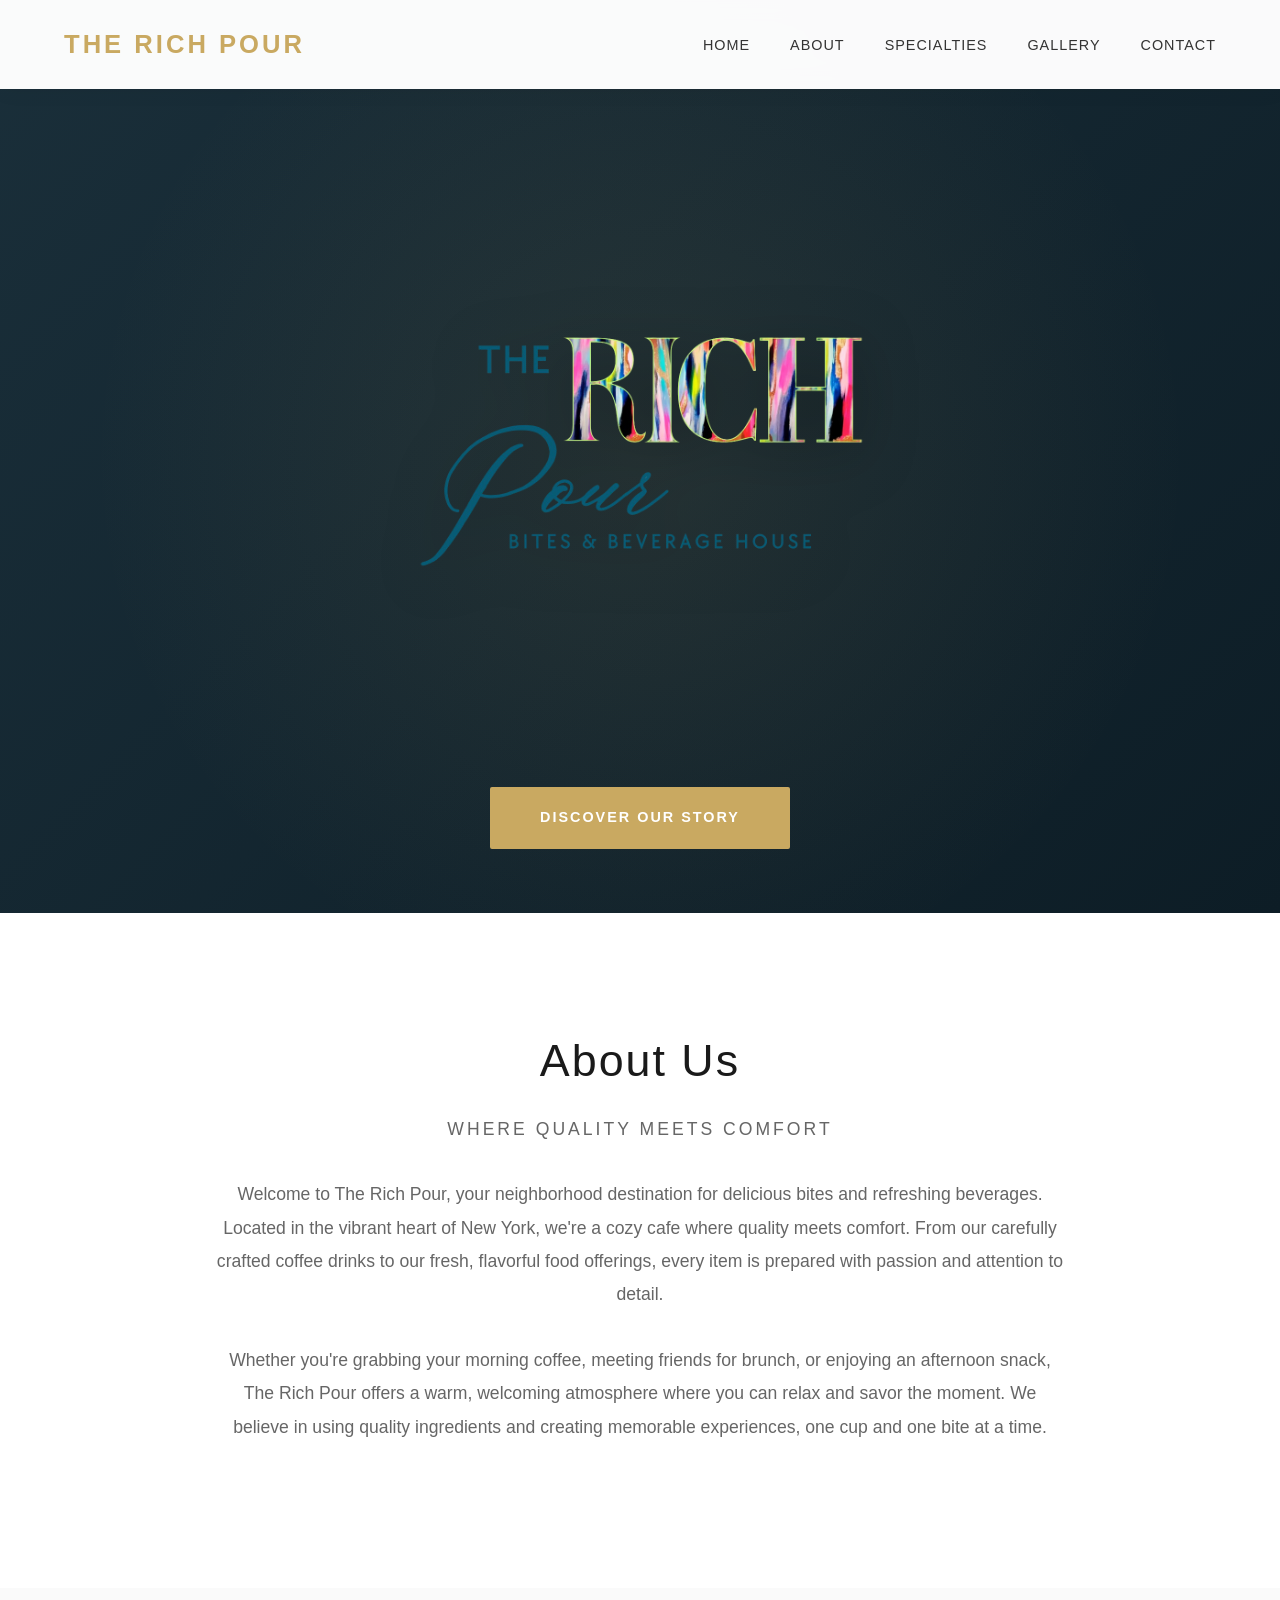
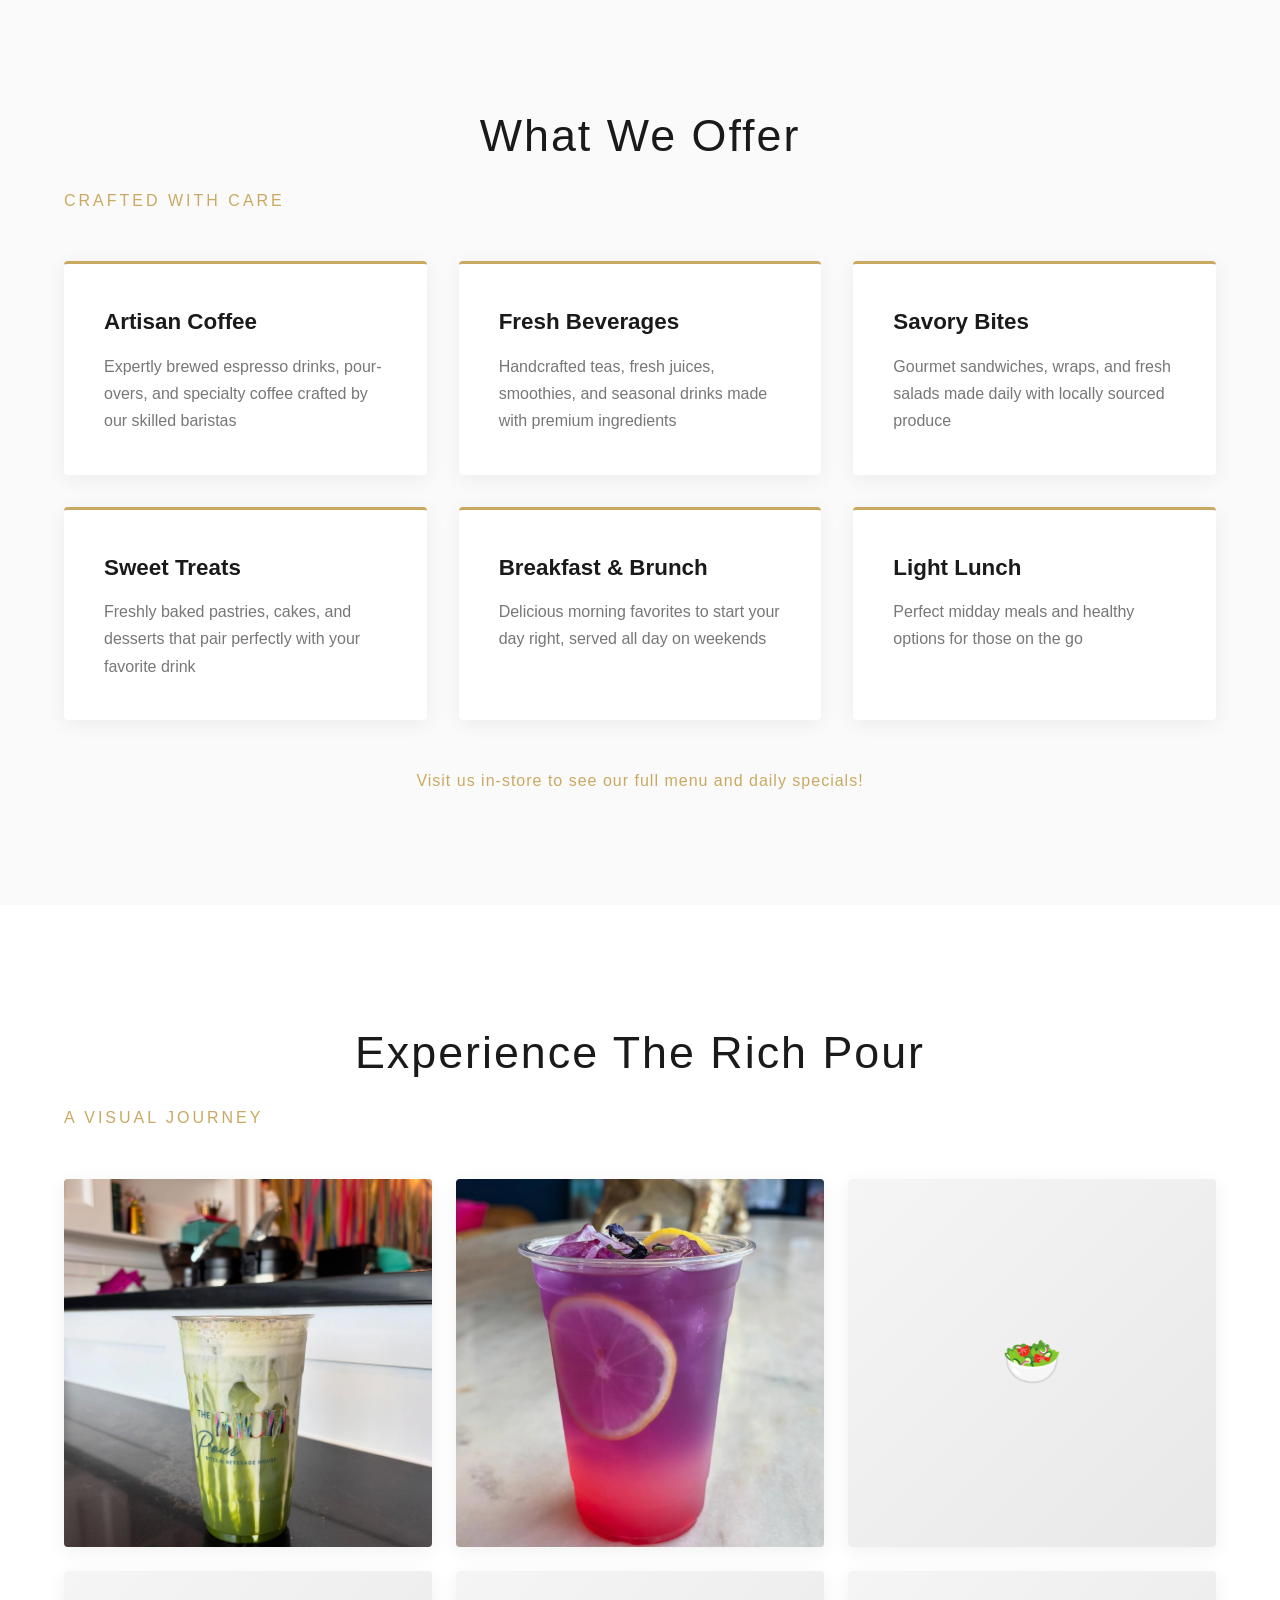
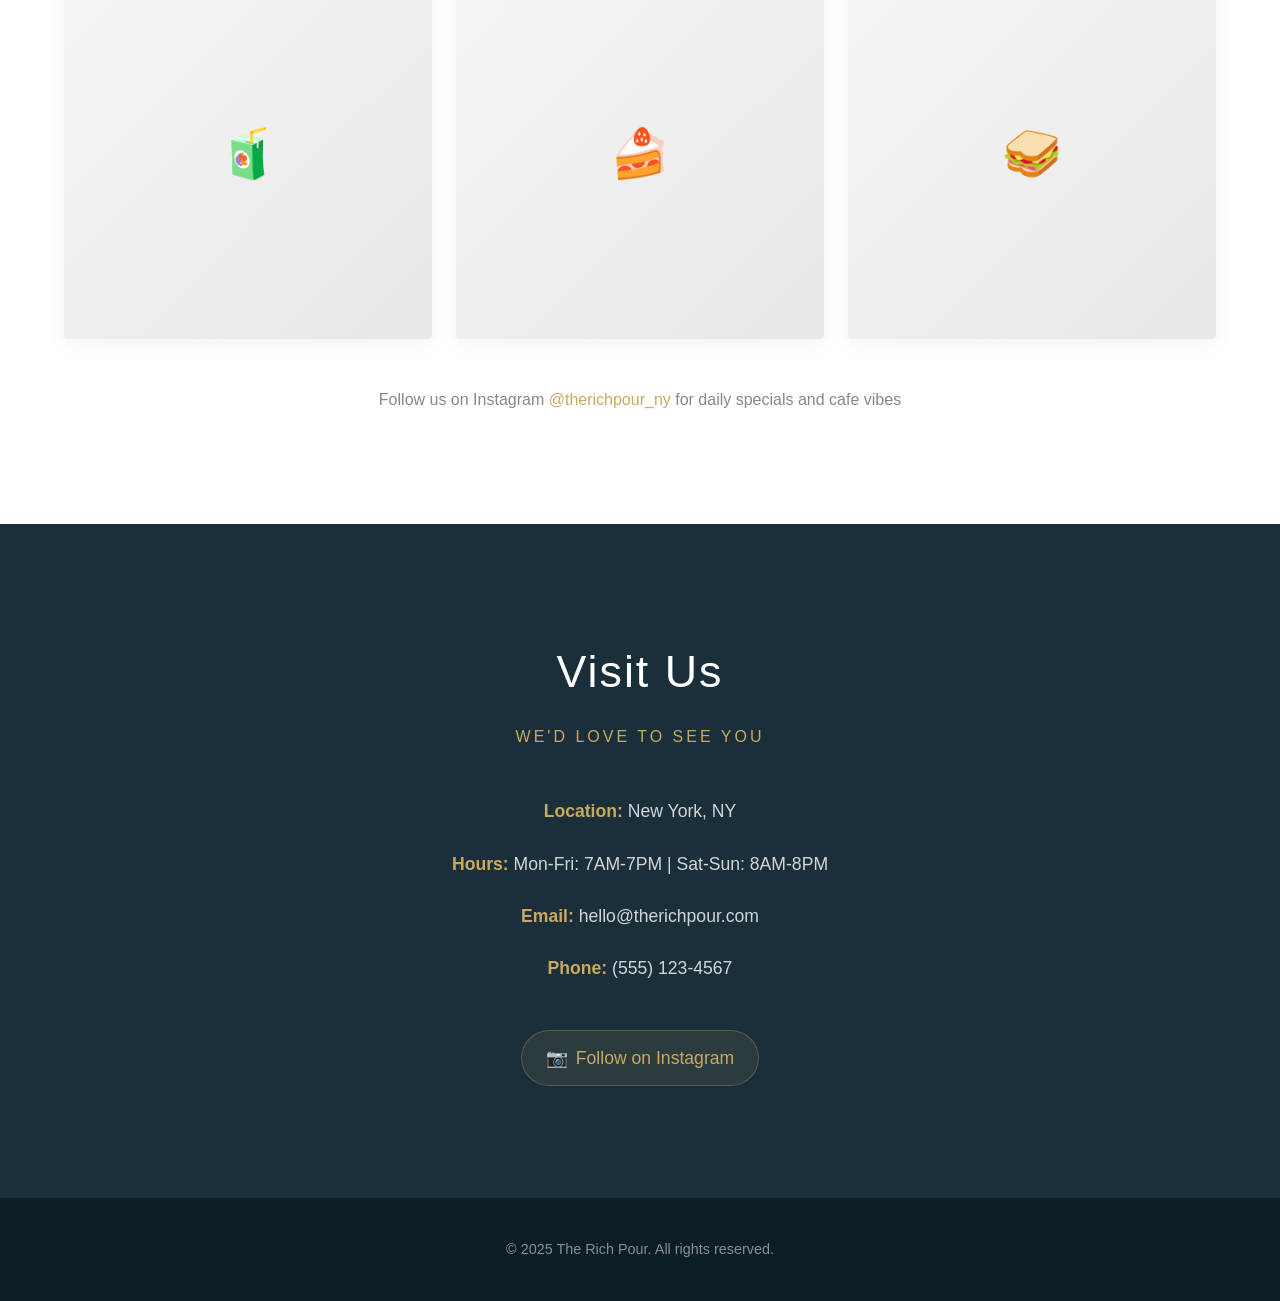
==== commit ee1af33b: "test" ====
--- a/index.html
+++ b/index.html
@@ -266,127 +266,6 @@
             letter-spacing: 1px;
         }
 
-        /* Events Section */
-        .events {
-            padding: 7rem 5%;
-            background: linear-gradient(135deg, #1a2f3a 0%, #0d1d26 100%);
-            color: #fff;
-        }
-
-        .events h2 {
-            font-size: 2.8rem;
-            color: #fff;
-            text-align: center;
-            margin-bottom: 1rem;
-            letter-spacing: 2px;
-            font-weight: 300;
-        }
-
-        .events-intro {
-            text-align: center;
-            color: rgba(255, 255, 255, 0.8);
-            margin-bottom: 4rem;
-            font-size: 1.1rem;
-            font-weight: 300;
-        }
-
-        .events-container {
-            max-width: 1100px;
-            margin: 0 auto;
-            display: flex;
-            flex-direction: column;
-            gap: 2rem;
-        }
-
-        .event-card {
-            background: rgba(255, 255, 255, 0.05);
-            backdrop-filter: blur(10px);
-            border-radius: 8px;
-            padding: 2.5rem;
-            display: flex;
-            gap: 2.5rem;
-            border: 1px solid rgba(255, 255, 255, 0.1);
-            transition: all 0.3s;
-        }
-
-        .event-card:hover {
-            transform: translateY(-5px);
-            box-shadow: 0 15px 50px rgba(0, 0, 0, 0.3);
-            background: rgba(255, 255, 255, 0.08);
-        }
-
-        .event-date {
-            min-width: 90px;
-            height: 90px;
-            background: #c9a961;
-            border-radius: 8px;
-            display: flex;
-            flex-direction: column;
-            align-items: center;
-            justify-content: center;
-            color: #fff;
-            box-shadow: 0 5px 20px rgba(201, 169, 97, 0.4);
-        }
-
-        .event-date .month {
-            font-size: 0.9rem;
-            font-weight: 700;
-            letter-spacing: 2px;
-            text-transform: uppercase;
-        }
-
-        .event-date .day {
-            font-size: 2.2rem;
-            font-weight: 700;
-            line-height: 1;
-            margin-top: 0.2rem;
-        }
-
-        .event-details {
-            flex: 1;
-        }
-
-        .event-details h3 {
-            color: #fff;
-            font-size: 1.9rem;
-            margin-bottom: 0.5rem;
-            font-weight: 600;
-        }
-
-        .event-artist {
-            color: #c9a961;
-            font-size: 1.1rem;
-            font-weight: 500;
-            margin-bottom: 0.8rem;
-        }
-
-        .event-time {
-            color: rgba(255, 255, 255, 0.7);
-            margin-bottom: 1rem;
-            font-size: 0.95rem;
-            font-weight: 300;
-        }
-
-        .event-description {
-            color: rgba(255, 255, 255, 0.8);
-            line-height: 1.7;
-            margin-bottom: 1.2rem;
-            font-weight: 300;
-        }
-
-        .event-tag {
-            display: inline-block;
-            background: rgba(201, 169, 97, 0.2);
-            color: #c9a961;
-            padding: 0.5rem 1.2rem;
-            border-radius: 30px;
-            font-size: 0.8rem;
-            font-weight: 600;
-            letter-spacing: 1.5px;
-            text-transform: uppercase;
-            border: 1px solid rgba(201, 169, 97, 0.3);
-        }
-
         /* Gallery Section */
         .gallery {
             padding: 7rem 5%;
@@ -594,7 +473,6 @@
 
             .about h2,
             .menu h2,
-            .events h2,
             .gallery h2,
             .contact h2 {
                 font-size: 2.2rem;
@@ -602,25 +480,11 @@
 
             .about,
             .menu,
-            .events,
             .gallery,
             .contact {
                 padding: 5rem 5%;
             }
 
-            .event-card {
-                flex-direction: column;
-                padding: 2rem;
-            }
-
-            .event-date {
-                width: 90px;
-            }
-
-            .event-details h3 {
-                font-size: 1.6rem;
-            }
-
             .cta-button {
                 padding: 1rem 2.5rem;
                 font-size: 0.85rem;
@@ -642,7 +506,6 @@
 
             .about h2,
             .menu h2,
-            .events h2,
             .gallery h2,
             .contact h2 {
                 font-size: 1.9rem;
@@ -654,15 +517,6 @@
 
             .gallery-grid {
                 grid-template-columns: 1fr;
-            }
-
-            .event-details h3 {
-                font-size: 1.4rem;
-            }
-
-            .event-time,
-            .event-description {
-                font-size: 0.9rem;
             }
 
             .social-links {
@@ -685,7 +539,6 @@
             <li><a href="#home">Home</a></li>
             <li><a href="#about">About</a></li>
             <li><a href="#specialties">Specialties</a></li>
-            <li><a href="#events">Events</a></li>
             <li><a href="#gallery">Gallery</a></li>
             <li><a href="#contact">Contact</a></li>
         </ul>
@@ -751,70 +604,6 @@
         </p>
     </section>
 
-    <!-- Events Calendar Section -->
-    <section id="events" class="events">
-        <h2>Upcoming Events</h2>
-        <p class="section-subtitle" style="color: #c9a961;">Special Experiences Await</p>
-        <p class="events-intro">
-            Join us for special nights of music, creativity, and community. Check out what's coming up!
-        </p>
-        <div class="events-container">
-            
-            <div class="event-card">
-                <div class="event-date">
-                    <span class="month">JAN</span>
-                    <span class="day">16</span>
-                </div>
-                <div class="event-details">
-                    <h3>Open Mic Night</h3>
-                    <p class="event-artist">Hosted by Luca DiGrigoli</p>
-                    <p class="event-time">📍 Thursday, January 16th | Sign-ups: 7:00 PM | Starts: 7:30 PM</p>
-                    <p class="event-description">
-                        Share your talent with our community! Whether you're a musician, poet, comedian, or storyteller, 
-                        we'd love to hear from you. 2 songs or 5 minutes per person. All performers welcome!
-                    </p>
-                    <span class="event-tag">Free Entry</span>
-                </div>
-            </div>
-
-            <div class="event-card">
-                <div class="event-date">
-                    <span class="month">JAN</span>
-                    <span class="day">22</span>
-                </div>
-                <div class="event-details">
-                    <h3>Sip & Create</h3>
-                    <p class="event-artist">Creative Evening Workshop</p>
-                    <p class="event-time">📍 Wednesday, January 22nd | 6:30 PM - 9:00 PM</p>
-                    <p class="event-description">
-                        Unleash your creativity in a relaxed, social setting! Enjoy your favorite beverages while 
-                        working on art projects. All materials provided. No experience necessary—just bring your 
-                        imagination and sense of fun!
-                    </p>
-                    <span class="event-tag">RSVP Recommended</span>
-                </div>
-            </div>
-
-            <div class="event-card">
-                <div class="event-date">
-                    <span class="month">JAN</span>
-                    <span class="day">26</span>
-                </div>
-                <div class="event-details">
-                    <h3>Psychic Night</h3>
-                    <p class="event-artist">An Evening of Mystical Insights</p>
-                    <p class="event-time">📍 Sunday, January 26th | 6:00 PM - 10:00 PM</p>
-                    <p class="event-description">
-                        Explore the unknown with our gifted psychic reader! Book your personal reading and discover 
-                        what the universe has in store. Tarot, palm reading, and spiritual guidance available. 
-                        Walk-ins welcome, but reservations are encouraged.
-                    </p>
-                    <span class="event-tag">Limited Spots</span>
-                </div>
-            </div>
-        </div>
-    </section>
-
     <!-- Gallery Section -->
     <section id="gallery" class="gallery">
         <h2>Experience The Rich Pour</h2>
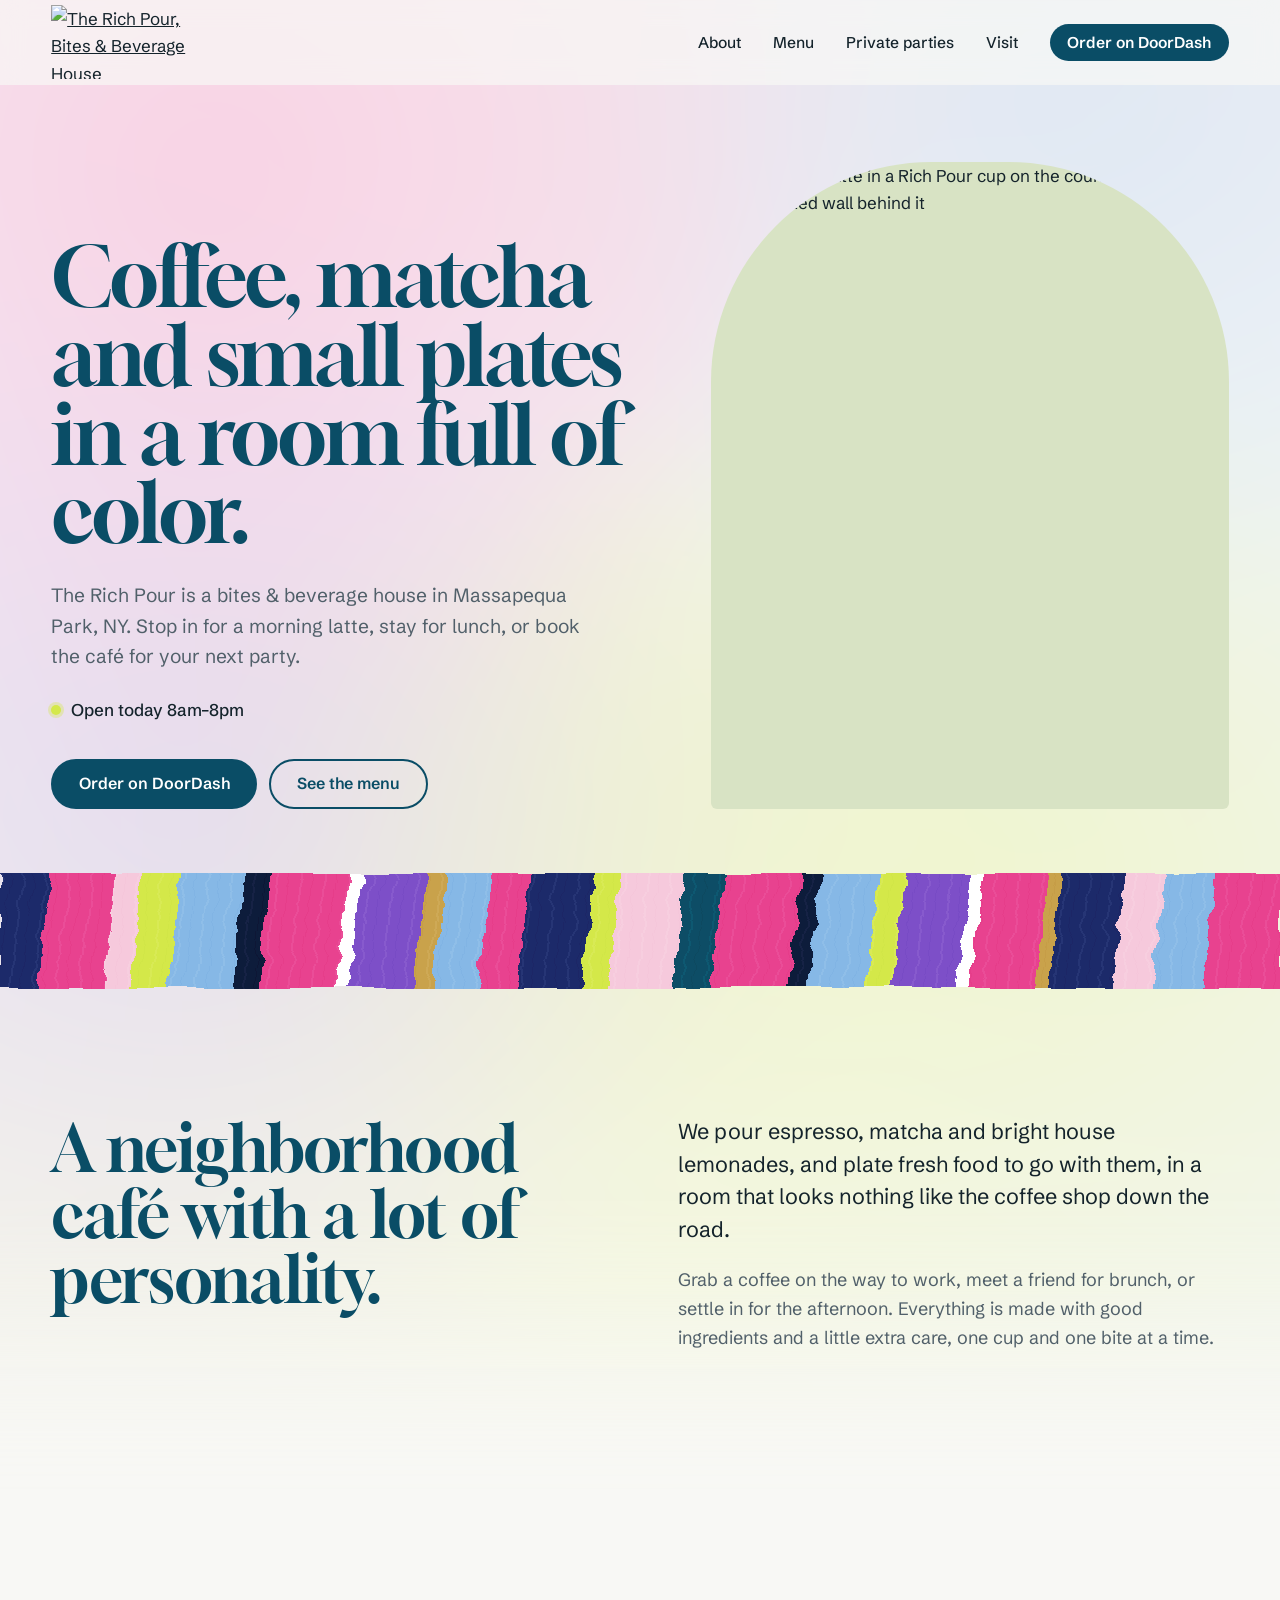
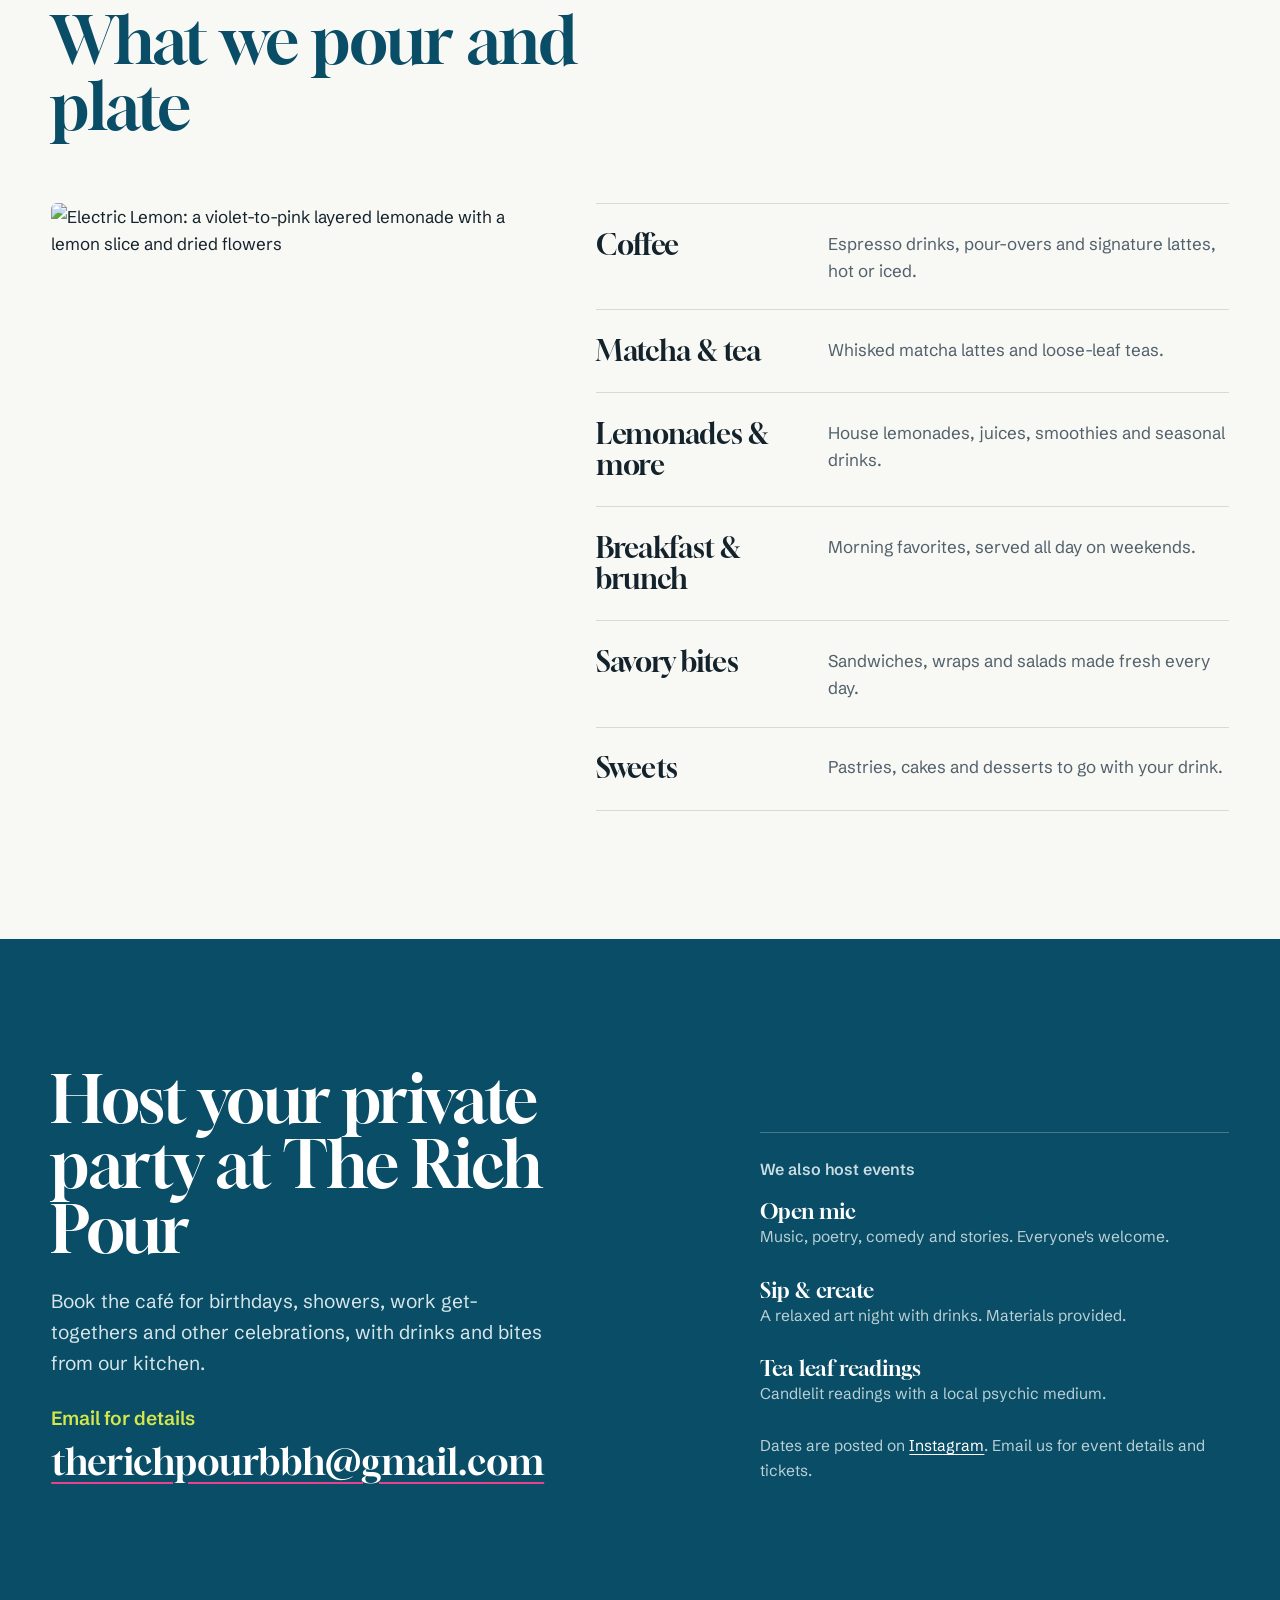
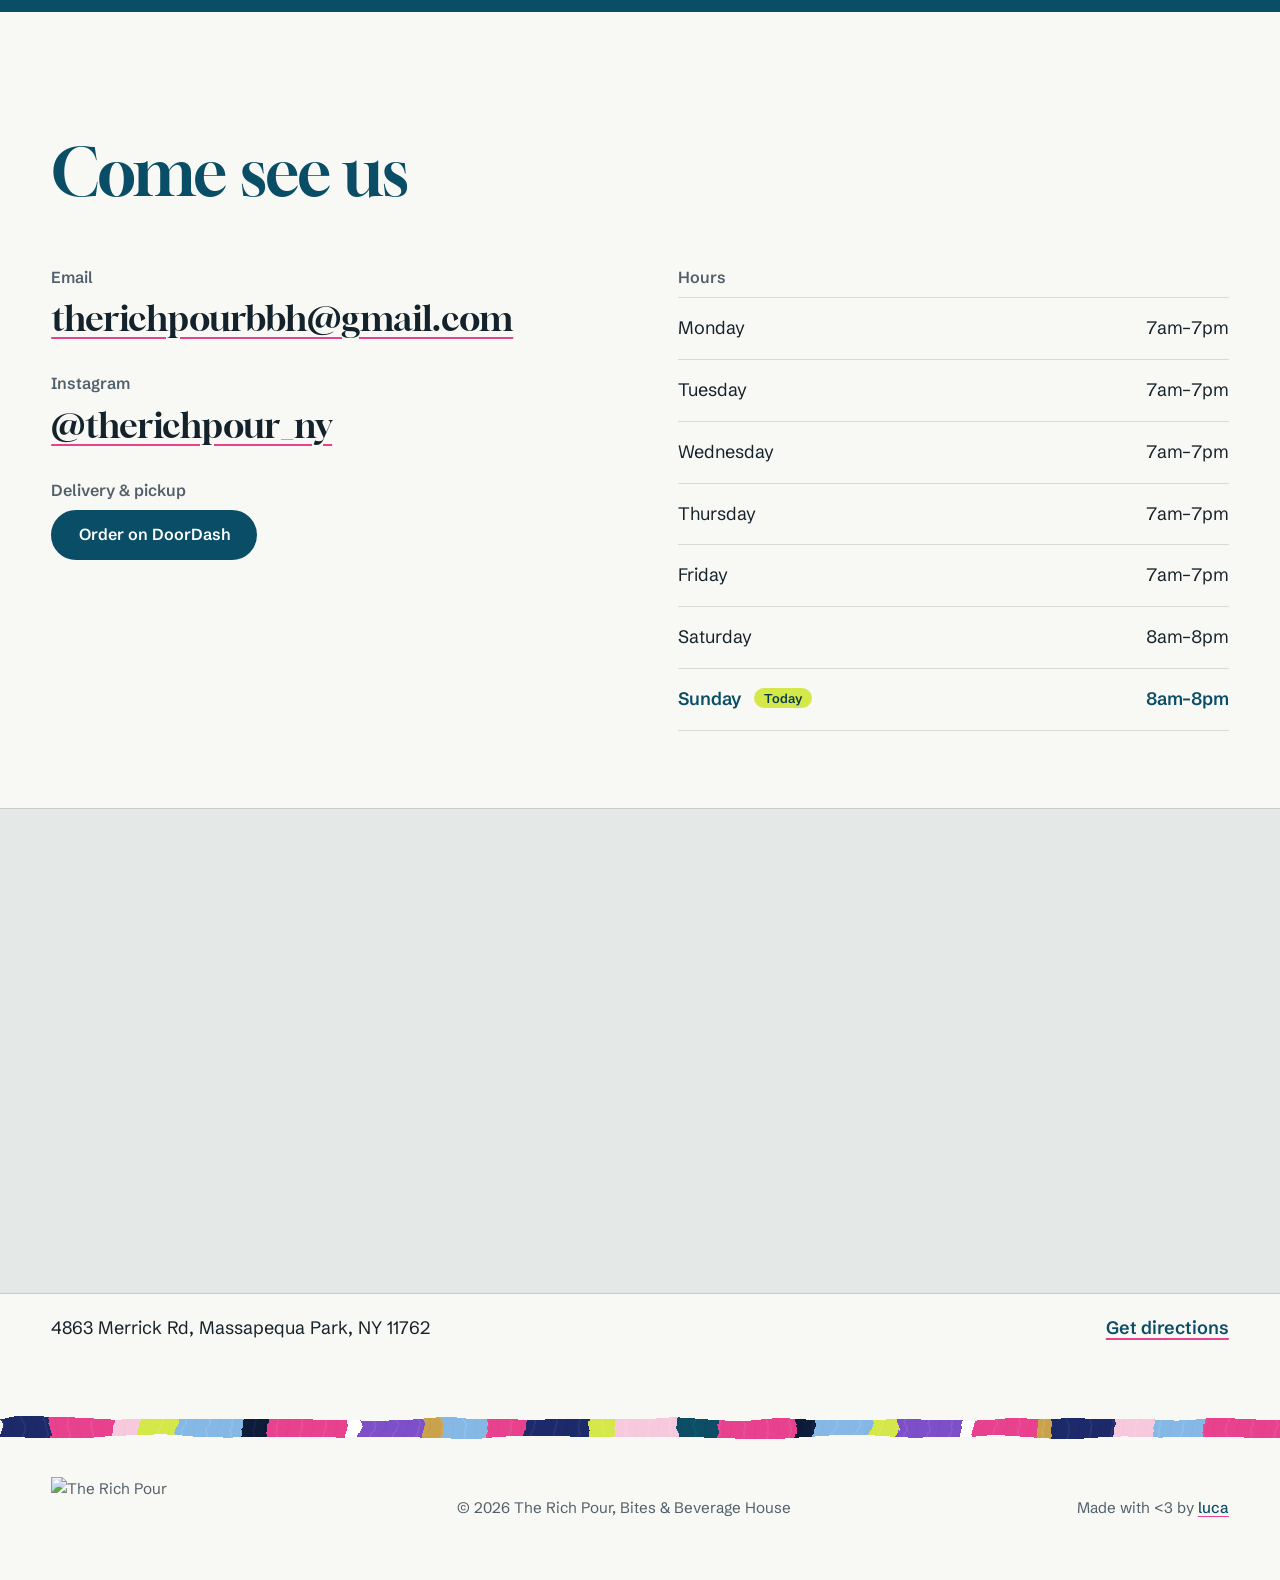
==== commit bdcaf993: "major update" ====
--- a/index.html
+++ b/index.html
@@ -3,715 +3,924 @@
 <head>
     <meta charset="UTF-8">
     <meta name="viewport" content="width=device-width, initial-scale=1.0">
-    <title>The Rich Pour | Bites & Beverages | New York Cafe</title>
+    <title>The Rich Pour | Bites &amp; Beverage House | Massapequa Park, NY</title>
+    <meta name="description" content="The Rich Pour is a bites and beverage house in Massapequa Park, NY, serving coffee, matcha, lemonades and small plates, and hosting private parties and events.">
+    <meta property="og:title" content="The Rich Pour | Bites &amp; Beverage House">
+    <meta property="og:description" content="Coffee, matcha and small plates in a room full of color. Massapequa Park, NY.">
+    <meta property="og:image" content="https://www.therichpourny.com/images/matcha.jpg">
+    <meta name="theme-color" content="#0a4d66">
+    <link rel="icon" href="images/logo.png">
+    <link rel="preconnect" href="https://fonts.googleapis.com">
+    <link rel="preconnect" href="https://fonts.gstatic.com" crossorigin>
+    <link href="https://fonts.googleapis.com/css2?family=Gloock&family=Schibsted+Grotesk:ital,wght@0,400;0,500;0,600;1,400&display=swap" rel="stylesheet">
     <style>
-        * {
-            margin: 0;
-            padding: 0;
-            box-sizing: border-box;
-        }
+        :root {
+            /* Brand, sampled from the logo and the café wall */
+            --paper: #f8f8f5;
+            --ink: #14232b;
+            --teal: #0a4d66;
+            --teal-deep: #083a4d;
+            --pink: #e8428f;
+            --lime: #d4e84a;
+            --violet: #7d4fc8;
+            --sky: #86b8e6;
+            --muted: #51606a;
+            --rule: rgba(20, 35, 43, 0.14);
+
+            --spin: 0deg;
+
+            --display: 'Gloock', 'Didot', 'Bodoni 72', Georgia, serif;
+            --text: 'Schibsted Grotesk', -apple-system, BlinkMacSystemFont, 'Segoe UI', sans-serif;
+
+            --gutter: clamp(1rem, 4vw, 3.5rem);
+            --max: 1280px;
+        }
+
+        *, *::before, *::after { box-sizing: border-box; margin: 0; padding: 0; }
+
+        html { scroll-behavior: smooth; }
 
         body {
-            font-family: 'Inter', -apple-system, BlinkMacSystemFont, 'Segoe UI', sans-serif;
+            background: var(--paper);
+            color: var(--ink);
+            font-family: var(--text);
+            font-size: 1.0625rem;
             line-height: 1.6;
-            color: #1a1a1a;
+            -webkit-font-smoothing: antialiased;
             overflow-x: hidden;
         }
 
-        /* Navigation */
-        nav {
+        /* Iridescent sheen: the logo's paint colors, blurred into a pearl-like wash that turns as you scroll */
+        .sheen {
             position: fixed;
+            inset: -35vmax;
+            z-index: -1;
+            pointer-events: none;
+            background:
+                radial-gradient(closest-side at 30% 35%, rgba(232, 66, 143, 0.55), transparent),
+                radial-gradient(closest-side at 70% 30%, rgba(134, 184, 230, 0.6), transparent),
+                radial-gradient(closest-side at 65% 72%, rgba(212, 232, 74, 0.55), transparent),
+                radial-gradient(closest-side at 30% 70%, rgba(125, 79, 200, 0.45), transparent),
+                conic-gradient(from 0deg, #f6c9dc, #e1ecf8, #eef5c4, #e6dcf7, #f6c9dc);
+            opacity: 0.32;
+            filter: blur(70px) saturate(1.2);
+            transform: rotate(var(--spin));
+            will-change: transform;
+        }
+
+        img { display: block; max-width: 100%; height: auto; }
+
+        a { color: inherit; }
+
+        :focus-visible {
+            outline: 3px solid var(--pink);
+            outline-offset: 3px;
+        }
+
+        .wrap {
             width: 100%;
-            background: rgba(255, 255, 255, 0.98);
-            backdrop-filter: blur(10px);
-            padding: 1.5rem 5%;
-            z-index: 1000;
+            max-width: var(--max);
+            margin: 0 auto;
+            padding: 0 var(--gutter);
+        }
+
+        h1, h2, h3 {
+            font-family: var(--display);
+            font-weight: 400;
+            line-height: 1.02;
+            letter-spacing: -0.01em;
+            color: var(--teal);
+        }
+
+        /* ---------- Painted band: the one loud thing ---------- */
+        .paint {
+            position: relative;
+            height: var(--paint-h, 88px);
+            overflow: hidden;
+            background:
+                linear-gradient(97deg,
+                    #1c2a6b 0 4%, #e8428f 4% 9%, #f6c9dc 9% 11%, #d4e84a 11% 14%,
+                    #86b8e6 14% 19%, #111a3a 19% 21%, #e8428f 21% 27%, #fff 27% 28%,
+                    #7d4fc8 28% 33%, #c9a24b 33% 34.5%, #86b8e6 34.5% 38%, #e8428f 38% 41%,
+                    #1c2a6b 41% 46%, #d4e84a 46% 48%, #f6c9dc 48% 53%, #0a4d66 53% 56%,
+                    #e8428f 56% 62%, #111a3a 62% 63.5%, #86b8e6 63.5% 68%, #d4e84a 68% 70%,
+                    #7d4fc8 70% 75%, #fff 75% 76%, #e8428f 76% 81%, #c9a24b 81% 82%,
+                    #1c2a6b 82% 87%, #f6c9dc 87% 90%, #86b8e6 90% 94%, #e8428f 94% 100%);
+            filter: url(#brush);
+        }
+
+        .paint::after {
+            /* soft streaks running through the strokes */
+            content: '';
+            position: absolute;
+            inset: 0;
+            background: repeating-linear-gradient(97deg,
+                rgba(255,255,255,0.18) 0 2px, transparent 2px 11px,
+                rgba(0,0,0,0.08) 11px 12px, transparent 12px 23px);
+            mix-blend-mode: soft-light;
+        }
+
+        /* ---------- Header ---------- */
+        .site-header {
+            position: sticky;
+            top: 0;
+            z-index: 50;
+            background: color-mix(in srgb, var(--paper) 70%, transparent);
+            backdrop-filter: blur(12px);
+            -webkit-backdrop-filter: blur(12px);
+            border-bottom: 1px solid transparent;
+            transition: border-color 0.3s;
+        }
+
+        .site-header.is-scrolled { border-bottom-color: var(--rule); }
+
+        .site-header .wrap {
+            display: flex;
+            align-items: center;
+            justify-content: space-between;
+            gap: 1.5rem;
+            height: 84px;
+        }
+
+        .brand img { width: 142px; }
+
+        .nav-list {
+            display: flex;
+            gap: 2rem;
+            align-items: center;
+            list-style: none;
+        }
+
+        .nav-list a {
+            text-decoration: none;
+            font-weight: 500;
+            font-size: 0.975rem;
+            color: var(--ink);
+            padding: 0.25rem 0;
+            background: linear-gradient(var(--pink), var(--pink)) left bottom / 0 2px no-repeat;
+            transition: background-size 0.25s;
+        }
+
+        .nav-list a:hover { background-size: 100% 2px; }
+
+        .nav-list .nav-order {
+            padding: 0.55rem 1.1rem;
+            border-radius: 999px;
+            background: var(--teal);
+            color: #fff;
+            font-weight: 600;
+            transition: background-color 0.2s;
+        }
+
+        .nav-list .nav-order:hover { background: var(--teal-deep); }
+
+        .nav-toggle {
+            display: none;
+            width: 44px;
+            height: 44px;
+            border: 0;
+            background: none;
+            cursor: pointer;
+            position: relative;
+        }
+
+        .nav-toggle span {
+            position: absolute;
+            left: 10px;
+            right: 10px;
+            height: 2px;
+            background: var(--teal);
+            transition: transform 0.25s, opacity 0.2s;
+        }
+
+        .nav-toggle span:nth-child(1) { top: 15px; }
+        .nav-toggle span:nth-child(2) { top: 21px; }
+        .nav-toggle span:nth-child(3) { top: 27px; }
+
+        .nav-toggle[aria-expanded="true"] span:nth-child(1) { transform: translateY(6px) rotate(45deg); }
+        .nav-toggle[aria-expanded="true"] span:nth-child(2) { opacity: 0; }
+        .nav-toggle[aria-expanded="true"] span:nth-child(3) { transform: translateY(-6px) rotate(-45deg); }
+
+        /* ---------- Hero ---------- */
+        .hero .wrap {
+            display: grid;
+            grid-template-columns: minmax(0, 1.15fr) minmax(0, 1fr);
+            gap: clamp(2rem, 5vw, 5rem);
+            align-items: end;
+            padding-top: clamp(2.5rem, 6vw, 5rem);
+            padding-bottom: clamp(2.5rem, 5vw, 4rem);
+        }
+
+        .hero h1 {
+            font-size: clamp(2.7rem, 6.4vw, 5.6rem);
+            line-height: 0.96;
+            letter-spacing: -0.025em;
+            max-width: 11ch;
+        }
+
+        .hero-lede {
+            margin-top: 1.75rem;
+            max-width: 34rem;
+            font-size: 1.2rem;
+            color: var(--muted);
+        }
+
+        .today {
+            margin-top: 1.5rem;
+            font-weight: 500;
+            color: var(--ink);
+        }
+
+        .today::before {
+            content: '';
+            display: inline-block;
+            width: 0.6em;
+            height: 0.6em;
+            margin-right: 0.55em;
+            border-radius: 50%;
+            background: var(--lime);
+            box-shadow: 0 0 0 3px rgba(212, 232, 74, 0.35);
+            vertical-align: 0.05em;
+        }
+
+        .actions {
+            display: flex;
+            flex-wrap: wrap;
+            gap: 0.75rem;
+            margin-top: 2.25rem;
+        }
+
+        .btn {
+            display: inline-flex;
+            align-items: center;
+            min-height: 50px;
+            padding: 0 1.6rem;
+            border-radius: 999px;
+            font-weight: 600;
+            font-size: 1rem;
+            text-decoration: none;
+            border: 2px solid var(--teal);
+            transition: background-color 0.2s, color 0.2s;
+        }
+
+        .btn-solid { background: var(--teal); color: #fff; }
+        .btn-solid:hover { background: var(--teal-deep); border-color: var(--teal-deep); }
+        .btn-line { color: var(--teal); }
+        .btn-line:hover { background: var(--teal); color: #fff; }
+
+        .hero-photo {
+            position: relative;
+            aspect-ratio: 4 / 5;
+            border-radius: 220px 220px 6px 6px;
+            overflow: hidden;
+            background: #d8e3c4;
+        }
+
+        .hero-photo img {
+            width: 100%;
+            height: 100%;
+            object-fit: cover;
+            object-position: 50% 62%;
+        }
+
+        .hero-paint { --paint-h: clamp(64px, 9vw, 120px); }
+
+        /* ---------- Sections ---------- */
+        .section { padding: clamp(4.5rem, 10vw, 8.5rem) 0; }
+
+        .section-title {
+            font-size: clamp(2.3rem, 5vw, 4rem);
+            max-width: 16ch;
+        }
+
+        /* About */
+        .about .wrap {
+            display: grid;
+            grid-template-columns: minmax(0, 1fr) minmax(0, 1fr);
+            gap: clamp(2rem, 6vw, 6rem);
+        }
+
+        .about-copy p {
+            max-width: 36rem;
+            font-size: 1.125rem;
+            color: var(--muted);
+        }
+
+        .about-copy p + p { margin-top: 1.25rem; }
+
+        .about-copy p:first-child {
+            font-size: 1.35rem;
+            line-height: 1.5;
+            color: var(--ink);
+        }
+
+        /* Menu */
+
+        .menu-head {
+            display: flex;
+            justify-content: space-between;
+            align-items: end;
+            gap: 2rem;
+            flex-wrap: wrap;
+            margin-bottom: clamp(2.5rem, 5vw, 4rem);
+        }
+
+
+        .menu-body {
+            display: grid;
+            grid-template-columns: minmax(0, 0.85fr) minmax(0, 1.15fr);
+            gap: clamp(2rem, 6vw, 6rem);
+            align-items: start;
+        }
+
+        .feature { position: sticky; top: 110px; }
+
+        .feature img {
+            aspect-ratio: 1 / 1;
+            object-fit: cover;
+            border-radius: 6px;
+        }
+
+        .menu-list { list-style: none; }
+
+        .menu-list li {
+            display: grid;
+            grid-template-columns: minmax(0, 13rem) minmax(0, 1fr);
+            gap: 1.5rem;
+            padding: 1.6rem 0;
+            border-top: 1px solid var(--rule);
+        }
+
+        .menu-list li:last-child { border-bottom: 1px solid var(--rule); }
+
+        .menu-list h3 {
+            font-size: 1.75rem;
+            line-height: 1.1;
+            color: var(--ink);
+        }
+
+        .menu-list p { color: var(--muted); }
+
+        /* Evenings */
+        .evenings {
+            background: var(--teal);
+            color: #e7f0f2;
+        }
+
+        .evenings .section-title { color: #fff; }
+
+        .evenings-grid {
+            display: grid;
+            grid-template-columns: minmax(0, 1.35fr) minmax(0, 1fr);
+            gap: clamp(2rem, 6vw, 6rem);
+        }
+
+        .evenings-intro > p {
+            margin-top: 1.5rem;
+            max-width: 32rem;
+            font-size: 1.2rem;
+            color: #d6e6ea;
+        }
+
+        .party-contact { margin-top: 2.75rem; }
+
+        .party-contact span {
+            display: block;
+            font-weight: 600;
+            color: var(--lime);
+            margin-bottom: 0.35rem;
+        }
+
+        .party-contact a {
+            font-family: var(--display);
+            font-size: clamp(1.5rem, 3.2vw, 2.3rem);
+            line-height: 1.2;
+            color: #fff;
+            text-decoration-color: var(--pink);
+            text-decoration-thickness: 2px;
+            text-underline-offset: 0.18em;
+            overflow-wrap: anywhere;
+        }
+
+        .party-contact a:hover { text-decoration-color: var(--lime); }
+
+        .also {
+            align-self: end;
+            padding-top: 1.75rem;
+            border-top: 1px solid rgba(255, 255, 255, 0.25);
+        }
+
+        .also h3 {
+            font-family: var(--text);
+            font-weight: 600;
+            font-size: 1rem;
+            letter-spacing: 0;
+            color: #c9dde2;
+        }
+
+        .evening-list { list-style: none; margin-top: 0.5rem; }
+
+        .evening-list li { padding: 0.9rem 0; }
+
+        .evening-list h4 {
+            font-family: var(--display);
+            font-weight: 400;
+            font-size: 1.3rem;
+            line-height: 1.2;
+            color: #fff;
+        }
+
+        .evening-list p { max-width: 34rem; font-size: 0.975rem; color: #b9d0d6; }
+
+        .also-note { margin-top: 0.75rem; font-size: 0.975rem; color: #b9d0d6; }
+        .also-note a { color: #fff; text-underline-offset: 0.18em; }
+
+        /* Visit */
+        .visit-grid {
+            display: grid;
+            grid-template-columns: minmax(0, 1fr) minmax(0, 1fr);
+            gap: clamp(2rem, 6vw, 6rem);
+            margin-top: clamp(2.5rem, 5vw, 4rem);
+        }
+
+        .visit h3 {
+            font-family: var(--text);
+            font-weight: 600;
+            font-size: 1rem;
+            letter-spacing: 0;
+            color: var(--muted);
+            margin-bottom: 0.75rem;
+        }
+
+        .visit-block + .visit-block { margin-top: 2.25rem; }
+
+        .visit-big {
+            font-family: var(--display);
+            font-size: clamp(1.6rem, 3vw, 2.2rem);
+            line-height: 1.2;
+            color: var(--ink);
+        }
+
+        .section.visit { padding-bottom: clamp(3rem, 6vw, 5rem); }
+
+        .map-band { padding-bottom: clamp(3rem, 6vw, 5rem); }
+
+        .map {
+            height: clamp(320px, 38vw, 520px);
+            background: #e4e8e6;
+            border-top: 1px solid var(--rule);
+            border-bottom: 1px solid var(--rule);
+        }
+
+        .map iframe {
+            display: block;
+            width: 100%;
+            height: 100%;
+            border: 0;
+        }
+
+        .map-link {
+            display: flex;
+            flex-wrap: wrap;
+            justify-content: space-between;
+            align-items: baseline;
+            gap: 0.5rem 1.5rem;
+            padding-top: 1.25rem;
+            font-size: 1.125rem;
+        }
+
+        .map-link a {
+            font-weight: 600;
+            color: var(--teal);
+            text-decoration-color: var(--pink);
+            text-decoration-thickness: 2px;
+            text-underline-offset: 0.2em;
+        }
+
+        .map-link a {
+            color: var(--teal);
+            text-decoration-color: var(--pink);
+            text-decoration-thickness: 2px;
+            text-underline-offset: 0.2em;
+        }
+
+        .visit-big a {
+            text-decoration-thickness: 2px;
+            text-underline-offset: 0.18em;
+            text-decoration-color: var(--pink);
+            overflow-wrap: anywhere;
+        }
+
+        .hours {
+            width: 100%;
+            border-collapse: collapse;
+            font-size: 1.125rem;
+        }
+
+        .hours th, .hours td {
+            text-align: left;
+            padding: 1rem 0;
+            border-top: 1px solid var(--rule);
+            font-weight: 400;
+        }
+
+        .hours tr:last-child th, .hours tr:last-child td { border-bottom: 1px solid var(--rule); }
+
+        .hours td { text-align: right; font-variant-numeric: tabular-nums; }
+
+        .hours tr.is-today th, .hours tr.is-today td { font-weight: 600; color: var(--teal); }
+
+        .hours tr.is-today th::after {
+            content: 'Today';
+            margin-left: 0.75rem;
+            padding: 0.15rem 0.6rem;
+            border-radius: 999px;
+            background: var(--lime);
+            color: var(--teal-deep);
+            font-size: 0.8rem;
+            font-weight: 600;
+            vertical-align: 0.15em;
+        }
+
+        /* Footer */
+        .site-footer { --paint-h: 18px; }
+
+        .site-footer .wrap {
             display: flex;
             justify-content: space-between;
             align-items: center;
-            box-shadow: 0 2px 20px rgba(0, 0, 0, 0.05);
-            transition: all 0.3s ease;
-        }
-
-        nav.scrolled {
-            padding: 1rem 5%;
-            box-shadow: 0 2px 30px rgba(0, 0, 0, 0.1);
-        }
-
-        .logo {
-            font-size: 1.6rem;
-            color: #c9a961;
-            font-weight: 700;
-            letter-spacing: 3px;
-        }
-
-        .nav-links {
-            display: flex;
-            gap: 2.5rem;
-            list-style: none;
-        }
-
-        .nav-links a {
-            color: #333;
-            text-decoration: none;
-            font-size: 0.9rem;
+            flex-wrap: wrap;
+            gap: 1.5rem;
+            padding-top: 2.5rem;
+            padding-bottom: 2.5rem;
+            color: var(--muted);
+            font-size: 0.95rem;
+        }
+
+        .site-footer img { width: 120px; }
+
+        .credit a {
+            color: var(--teal);
             font-weight: 500;
-            letter-spacing: 1px;
-            transition: color 0.3s;
-            text-transform: uppercase;
-        }
-
-        .nav-links a:hover {
-            color: #c9a961;
-        }
-
-        /* Hamburger Menu */
-        .hamburger {
-            display: none;
-            flex-direction: column;
-            cursor: pointer;
-            gap: 5px;
-        }
-
-        .hamburger span {
-            width: 28px;
-            height: 2.5px;
-            background: #c9a961;
-            transition: all 0.3s;
-            border-radius: 2px;
-        }
-
-        .hamburger.active span:nth-child(1) {
-            transform: rotate(45deg) translate(6px, 6px);
-        }
-
-        .hamburger.active span:nth-child(2) {
-            opacity: 0;
-        }
-
-        .hamburger.active span:nth-child(3) {
-            transform: rotate(-45deg) translate(6px, -6px);
-        }
-
-        /* Hero Section */
-        .hero {
-            min-height: 100vh;
-            background: linear-gradient(135deg, #1a2f3a 0%, #0d1d26 100%);
-            background-size: cover;
-            background-position: center;
-            display: flex;
-            align-items: center;
-            justify-content: center;
-            text-align: center;
-            color: #fff;
-            padding: 8rem 5% 4rem;
-            position: relative;
-        }
-
-        .hero::before {
-            content: '';
-            position: absolute;
-            top: 0;
-            left: 0;
-            right: 0;
-            bottom: 0;
-            background: radial-gradient(circle at 50% 50%, rgba(201, 169, 97, 0.1) 0%, transparent 70%);
-        }
-
-        .hero-content {
-            position: relative;
-            z-index: 1;
-        }
-
-        .hero-content h1 {
-            font-size: 4rem;
-            color: #c9a961;
-            margin-bottom: 1rem;
-            letter-spacing: 4px;
-            font-weight: 300;
-            animation: fadeInUp 1s ease;
-        }
-
-        .hero-content img {
-            max-width: 550px;
-            width: 90%;
-            height: auto;
-            margin: 0 auto 2.5rem;
-            display: block;
-            filter: drop-shadow(0 10px 30px rgba(0, 0, 0, 0.3));
-        }
-
-        .hero-content p {
-            font-size: 1.2rem;
-            margin-bottom: 2.5rem;
-            letter-spacing: 2px;
-            font-weight: 300;
-            color: rgba(255, 255, 255, 0.9);
-            animation: fadeInUp 1s ease 0.3s backwards;
-        }
-
-        .cta-button {
-            display: inline-block;
-            padding: 1.1rem 3rem;
-            background: #c9a961;
-            color: #fff;
-            text-decoration: none;
-            font-weight: 600;
-            letter-spacing: 2px;
-            text-transform: uppercase;
-            font-size: 0.9rem;
-            transition: all 0.3s;
-            animation: fadeInUp 1s ease 0.6s backwards;
-            border: 2px solid #c9a961;
-            border-radius: 2px;
-        }
-
-        .cta-button:hover {
-            background: transparent;
-            color: #c9a961;
-            transform: translateY(-2px);
-            box-shadow: 0 10px 30px rgba(201, 169, 97, 0.3);
-        }
-
-        /* About Section */
-        .about {
-            padding: 7rem 5%;
-            background: #fff;
-            text-align: center;
-        }
-
-        .about h2 {
-            font-size: 2.8rem;
-            color: #1a1a1a;
-            margin-bottom: 1rem;
-            letter-spacing: 2px;
-            font-weight: 300;
-        }
-
-        .section-subtitle {
-            color: #c9a961;
-            font-size: 1rem;
-            letter-spacing: 3px;
-            margin-bottom: 3rem;
-            text-transform: uppercase;
-            font-weight: 500;
-        }
-
-        .about p {
-            max-width: 850px;
-            margin: 0 auto 2rem;
-            font-size: 1.1rem;
-            color: #666;
-            line-height: 1.9;
-            font-weight: 300;
-        }
-
-        /* Menu Section */
-        .menu {
-            padding: 7rem 5%;
-            background: #fafafa;
-            color: #1a1a1a;
-        }
-
-        .menu h2 {
-            font-size: 2.8rem;
-            color: #1a1a1a;
-            text-align: center;
-            margin-bottom: 1rem;
-            letter-spacing: 2px;
-            font-weight: 300;
-        }
-
-        .menu-grid {
-            display: grid;
-            grid-template-columns: repeat(auto-fit, minmax(320px, 1fr));
-            gap: 2rem;
-            max-width: 1300px;
-            margin: 0 auto;
-        }
-
-        .menu-item {
-            background: #fff;
-            padding: 2.5rem;
-            border-radius: 4px;
-            box-shadow: 0 4px 20px rgba(0, 0, 0, 0.06);
-            transition: all 0.3s;
-            border-top: 3px solid #c9a961;
-        }
-
-        .menu-item:hover {
-            transform: translateY(-8px);
-            box-shadow: 0 12px 40px rgba(0, 0, 0, 0.1);
-        }
-
-        .menu-item h3 {
-            color: #1a1a1a;
-            margin-bottom: 0.8rem;
-            font-size: 1.4rem;
-            font-weight: 600;
-        }
-
-        .menu-item p {
-            color: #777;
-            line-height: 1.7;
-            font-weight: 300;
-        }
-
-        .menu-note {
-            text-align: center;
-            margin-top: 3rem;
-            color: #c9a961;
-            font-size: 1rem;
-            font-weight: 500;
-            letter-spacing: 1px;
-        }
-
-        /* Gallery Section */
-        .gallery {
-            padding: 7rem 5%;
-            background: #fff;
-        }
-
-        .gallery h2 {
-            font-size: 2.8rem;
-            color: #1a1a1a;
-            text-align: center;
-            margin-bottom: 1rem;
-            letter-spacing: 2px;
-            font-weight: 300;
-        }
-
-        .gallery-grid {
-            display: grid;
-            grid-template-columns: repeat(auto-fit, minmax(280px, 1fr));
-            gap: 1.5rem;
-            max-width: 1300px;
-            margin: 0 auto;
-        }
-
-        .gallery-item {
-            aspect-ratio: 1;
-            background: linear-gradient(135deg, #f5f5f5 0%, #e8e8e8 100%);
-            display: flex;
-            align-items: center;
-            justify-content: center;
-            color: #c9a961;
-            font-size: 3rem;
-            transition: all 0.3s;
-            cursor: pointer;
-            border-radius: 4px;
-            overflow: hidden;
-            box-shadow: 0 4px 20px rgba(0, 0, 0, 0.06);
-        }
-
-        .gallery-item:hover {
-            transform: scale(1.03);
-            box-shadow: 0 8px 30px rgba(0, 0, 0, 0.12);
-        }
-
-        .gallery-item img {
-            width: 100%;
-            height: 100%;
-            object-fit: cover;
-        }
-
-        .gallery-note {
-            text-align: center;
-            margin-top: 3rem;
-            color: #888;
-            font-weight: 300;
-        }
-
-        .gallery-note a {
-            color: #c9a961;
-            text-decoration: none;
-            font-weight: 500;
-            transition: color 0.3s;
-        }
-
-        .gallery-note a:hover {
-            color: #a88b4f;
-        }
-
-        /* Contact Section */
-        .contact {
-            padding: 7rem 5%;
-            background: #1a2f3a;
-            color: #fff;
-            text-align: center;
-        }
-
-        .contact h2 {
-            font-size: 2.8rem;
-            color: #fff;
-            margin-bottom: 1rem;
-            letter-spacing: 2px;
-            font-weight: 300;
-        }
-
-        .contact-info {
-            max-width: 650px;
-            margin: 0 auto;
-        }
-
-        .contact-info p {
-            margin: 1.5rem 0;
-            font-size: 1.1rem;
-            color: rgba(255, 255, 255, 0.8);
-            font-weight: 300;
-        }
-
-        .contact-info strong {
-            color: #c9a961;
-            font-weight: 600;
-        }
-
-        .social-links {
-            display: flex;
-            justify-content: center;
-            gap: 2rem;
-            margin-top: 3rem;
-        }
-
-        .social-links a {
-            color: #c9a961;
-            text-decoration: none;
-            font-size: 1.1rem;
-            transition: all 0.3s;
-            display: inline-flex;
-            align-items: center;
-            gap: 0.5rem;
-            padding: 0.8rem 1.5rem;
-            border: 1px solid rgba(201, 169, 97, 0.3);
-            border-radius: 30px;
-            background: rgba(201, 169, 97, 0.1);
-            font-weight: 500;
-        }
-
-        .social-links a:hover {
-            transform: translateY(-2px);
-            background: rgba(201, 169, 97, 0.2);
-            box-shadow: 0 5px 20px rgba(201, 169, 97, 0.3);
-        }
-
-        /* Footer */
-        footer {
-            background: #0d1d26;
-            color: rgba(255, 255, 255, 0.5);
-            text-align: center;
-            padding: 2.5rem;
-            font-size: 0.9rem;
-            font-weight: 300;
-        }
-
-        /* Animations */
-        @keyframes fadeInUp {
-            from {
-                opacity: 0;
-                transform: translateY(30px);
+            text-underline-offset: 0.2em;
+            text-decoration-color: var(--pink);
+        }
+
+        /* ---------- One orchestrated moment: the pour ---------- */
+        @media (prefers-reduced-motion: no-preference) {
+            .hero-paint {
+                animation: pour 1.3s cubic-bezier(0.65, 0, 0.35, 1) 0.2s both;
             }
-            to {
-                opacity: 1;
-                transform: translateY(0);
+            .hero h1, .hero-lede, .today, .hero .actions, .hero-photo {
+                animation: rise 0.9s cubic-bezier(0.2, 0.7, 0.2, 1) both;
             }
-        }
-
-        /* Mobile Responsive */
-        @media (max-width: 768px) {
-            .hamburger {
-                display: flex;
+            .hero-lede { animation-delay: 0.1s; }
+            .today { animation-delay: 0.18s; }
+            .hero .actions { animation-delay: 0.26s; }
+            .hero-photo { animation-delay: 0.05s; }
+        }
+
+        @media (prefers-reduced-motion: reduce) {
+            .sheen { transform: none; }
+        }
+
+        @keyframes pour {
+            from { clip-path: inset(0 100% 0 0); }
+            to { clip-path: inset(0 0 0 0); }
+        }
+
+        @keyframes rise {
+            from { opacity: 0; transform: translateY(18px); }
+            to { opacity: 1; transform: none; }
+        }
+
+        /* ---------- Responsive ---------- */
+        @media (max-width: 900px) {
+            .hero .wrap,
+            .about .wrap,
+            .menu-body,
+            .evenings-grid,
+            .visit-grid {
+                grid-template-columns: minmax(0, 1fr);
             }
 
-            nav {
-                flex-direction: row;
-                padding: 1rem 5%;
+            .hero-photo {
+                max-width: 440px;
+                width: 100%;
+                border-radius: 200px 200px 6px 6px;
             }
 
-            .nav-links {
-                position: fixed;
-                left: -100%;
-                top: 70px;
+            .feature { position: static; max-width: 460px; }
+        }
+
+        @media (max-width: 760px) {
+            .nav-toggle { display: block; }
+
+            .site-nav {
+                position: absolute;
+                top: 100%;
+                left: 0;
+                right: 0;
+                background: var(--paper);
+                border-bottom: 1px solid var(--rule);
+                display: none;
+            }
+
+            .site-nav.is-open { display: block; }
+
+            .nav-list {
                 flex-direction: column;
-                background-color: rgba(255, 255, 255, 0.98);
-                backdrop-filter: blur(10px);
-                width: 100%;
+                align-items: stretch;
+                gap: 0;
+                padding: 0.5rem var(--gutter) 1.25rem;
+            }
+
+            .nav-list a {
+                display: block;
+                padding: 0.9rem 0;
+                font-family: var(--display);
+                font-size: 1.6rem;
+                font-weight: 400;
+                color: var(--teal);
+                background: none;
+                border-bottom: 1px solid var(--rule);
+            }
+
+            .nav-list .nav-order {
+                margin-top: 1.25rem;
+                padding: 0.9rem 1.25rem;
+                border-bottom: 0;
+                background: var(--teal);
+                color: #fff;
+                font-family: var(--text);
+                font-size: 1.05rem;
+                font-weight: 600;
                 text-align: center;
-                transition: left 0.3s;
-                box-shadow: 0 10px 40px rgba(0, 0, 0, 0.1);
-                padding: 2rem 0;
-                gap: 1.5rem;
             }
 
-            .nav-links.active {
-                left: 0;
-            }
-
-            .nav-links a {
-                font-size: 1rem;
-            }
-
-            .hero-content h1 {
-                font-size: 2.5rem;
-            }
-
-            .hero-content p {
-                font-size: 1rem;
-            }
-
-            .hero-content img {
-                max-width: 90%;
-                margin-bottom: 1.5rem;
-            }
-
-            .logo {
-                font-size: 1.4rem;
-            }
-
-            .menu-grid {
-                grid-template-columns: 1fr;
-            }
-
-            .about h2,
-            .menu h2,
-            .gallery h2,
-            .contact h2 {
-                font-size: 2.2rem;
-            }
-
-            .about,
-            .menu,
-            .gallery,
-            .contact {
-                padding: 5rem 5%;
-            }
-
-            .cta-button {
-                padding: 1rem 2.5rem;
-                font-size: 0.85rem;
-            }
-
-            .gallery-grid {
-                grid-template-columns: repeat(2, 1fr);
-            }
-        }
-
-        @media (max-width: 480px) {
-            .hero-content h1 {
-                font-size: 2rem;
-            }
-
-            .hero-content img {
-                max-width: 95%;
-            }
-
-            .about h2,
-            .menu h2,
-            .gallery h2,
-            .contact h2 {
-                font-size: 1.9rem;
-            }
-
-            .logo {
-                font-size: 1.2rem;
-            }
-
-            .gallery-grid {
-                grid-template-columns: 1fr;
-            }
-
-            .social-links {
-                flex-direction: column;
-                align-items: center;
+            .site-header .wrap { height: 72px; }
+            .brand img { width: 118px; }
+
+            .menu-list li {
+                grid-template-columns: minmax(0, 1fr);
+                gap: 0.4rem;
             }
         }
     </style>
 </head>
 <body>
-    <!-- Navigation -->
-    <nav>
-        <div class="logo">THE RICH POUR</div>
-        <div class="hamburger">
-            <span></span>
-            <span></span>
-            <span></span>
+    <div class="sheen" aria-hidden="true"></div>
+    <!-- Brush-edge filter for the painted band -->
+    <svg width="0" height="0" style="position:absolute" aria-hidden="true" focusable="false">
+        <filter id="brush" x="-5%" y="-20%" width="110%" height="140%">
+            <feTurbulence type="fractalNoise" baseFrequency="0.01 0.05" numOctaves="2" seed="7" />
+            <feDisplacementMap in="SourceGraphic" scale="12" />
+        </filter>
+    </svg>
+
+    <header class="site-header">
+        <div class="wrap">
+            <a class="brand" href="#top" aria-label="The Rich Pour, back to top">
+                <picture>
+                    <source srcset="images/logo.webp" type="image/webp">
+                    <img src="images/logo.png" alt="The Rich Pour, Bites &amp; Beverage House" width="963" height="498">
+                </picture>
+            </a>
+            <button class="nav-toggle" aria-expanded="false" aria-controls="site-nav" aria-label="Open navigation">
+                <span></span><span></span><span></span>
+            </button>
+            <nav class="site-nav" id="site-nav" aria-label="Main">
+                <ul class="nav-list">
+                    <li><a href="#about">About</a></li>
+                    <li><a href="#menu">Menu</a></li>
+                    <li><a href="#parties">Private parties</a></li>
+                    <li><a href="#visit">Visit</a></li>
+                    <li><a class="nav-order" href="https://www.doordash.com/store/the-rich-pour-bites-&amp;-beverage-house-massapequa-park-39579205/" target="_blank" rel="noopener">Order on DoorDash</a></li>
+                </ul>
+            </nav>
         </div>
-        <ul class="nav-links">
-            <li><a href="#home">Home</a></li>
-            <li><a href="#about">About</a></li>
-            <li><a href="#specialties">Specialties</a></li>
-            <li><a href="#gallery">Gallery</a></li>
-            <li><a href="#contact">Contact</a></li>
-        </ul>
-    </nav>
-
-    <!-- Hero Section -->
-    <section id="home" class="hero">
-        <div class="hero-content">
-            <img src="richpour.png" alt="The Rich Pour">
-            <a href="#about" class="cta-button">Discover Our Story</a>
+    </header>
+
+    <main id="top">
+        <section class="hero">
+            <div class="wrap">
+                <div>
+                    <h1>Coffee, matcha and small plates in a room full of color.</h1>
+                    <p class="hero-lede">
+                        The Rich Pour is a bites &amp; beverage house in Massapequa Park, NY.
+                        Stop in for a morning latte, stay for lunch, or book the café for your next party.
+                    </p>
+                    <p class="today" id="today-hours">Open Mon–Fri 7am–7pm, Sat–Sun 8am–8pm</p>
+                    <div class="actions">
+                        <a class="btn btn-solid" href="https://www.doordash.com/store/the-rich-pour-bites-&amp;-beverage-house-massapequa-park-39579205/" target="_blank" rel="noopener">Order on DoorDash</a>
+                        <a class="btn btn-line" href="#menu">See the menu</a>
+                    </div>
+                </div>
+                <figure class="hero-photo">
+                    <img src="images/matcha.jpg" alt="Iced matcha latte in a Rich Pour cup on the counter, with the café's painted wall behind it" width="1377" height="1400" fetchpriority="high">
+                </figure>
+            </div>
+            <div class="paint hero-paint" aria-hidden="true"></div>
+        </section>
+
+        <section class="section about" id="about">
+            <div class="wrap">
+                <h2 class="section-title">A neighborhood café with a lot of personality.</h2>
+                <div class="about-copy">
+                    <p>
+                        We pour espresso, matcha and bright house lemonades, and plate fresh food to go with them,
+                        in a room that looks nothing like the coffee shop down the road.
+                    </p>
+                    <p>
+                        Grab a coffee on the way to work, meet a friend for brunch, or settle in for the afternoon.
+                        Everything is made with good ingredients and a little extra care, one cup and one bite at a time.
+                    </p>
+                </div>
+            </div>
+        </section>
+
+        <section class="section menu" id="menu">
+            <div class="wrap">
+                <div class="menu-head">
+                    <h2 class="section-title">What we pour and plate</h2>
+                </div>
+                <div class="menu-body">
+                    <figure class="feature">
+                        <img src="images/electriclemon.jpg" alt="Electric Lemon: a violet-to-pink layered lemonade with a lemon slice and dried flowers" width="1110" height="1064" loading="lazy">
+                    </figure>
+                    <div>
+                        <ul class="menu-list">
+                            <li>
+                                <h3>Coffee</h3>
+                                <p>Espresso drinks, pour-overs and signature lattes, hot or iced.</p>
+                            </li>
+                            <li>
+                                <h3>Matcha &amp; tea</h3>
+                                <p>Whisked matcha lattes and loose-leaf teas.</p>
+                            </li>
+                            <li>
+                                <h3>Lemonades &amp; more</h3>
+                                <p>House lemonades, juices, smoothies and seasonal drinks.</p>
+                            </li>
+                            <li>
+                                <h3>Breakfast &amp; brunch</h3>
+                                <p>Morning favorites, served all day on weekends.</p>
+                            </li>
+                            <li>
+                                <h3>Savory bites</h3>
+                                <p>Sandwiches, wraps and salads made fresh every day.</p>
+                            </li>
+                            <li>
+                                <h3>Sweets</h3>
+                                <p>Pastries, cakes and desserts to go with your drink.</p>
+                            </li>
+                        </ul>
+                    </div>
+                </div>
+            </div>
+        </section>
+
+        <section class="section evenings" id="parties">
+            <div class="wrap evenings-grid">
+                <div class="evenings-intro">
+                    <h2 class="section-title">Host your private party at The Rich Pour</h2>
+                    <p>
+                        Book the café for birthdays, showers, work get-togethers and other celebrations,
+                        with drinks and bites from our kitchen.
+                    </p>
+                    <p class="party-contact">
+                        <span>Email for details</span>
+                        <a href="mailto:therichpourbbh@gmail.com?subject=Private%20party">therichpourbbh@gmail.com</a>
+                    </p>
+                </div>
+                <div class="also">
+                    <h3>We also host events</h3>
+                    <ul class="evening-list">
+                        <li>
+                            <h4>Open mic</h4>
+                            <p>Music, poetry, comedy and stories. Everyone's welcome.</p>
+                        </li>
+                        <li>
+                            <h4>Sip &amp; create</h4>
+                            <p>A relaxed art night with drinks. Materials provided.</p>
+                        </li>
+                        <li>
+                            <h4>Tea leaf readings</h4>
+                            <p>Candlelit readings with a local psychic medium.</p>
+                        </li>
+                    </ul>
+                    <p class="also-note">Dates are posted on <a href="https://www.instagram.com/therichpour_ny/" target="_blank" rel="noopener">Instagram</a>. Email us for event details and tickets.</p>
+                </div>
+            </div>
+        </section>
+
+        <section class="section visit" id="visit">
+            <div class="wrap">
+                <h2 class="section-title">Come see us</h2>
+                <div class="visit-grid">
+                    <div>
+                        <div class="visit-block">
+                            <h3>Email</h3>
+                            <p class="visit-big"><a href="mailto:therichpourbbh@gmail.com">therichpourbbh@gmail.com</a></p>
+                        </div>
+                        <div class="visit-block">
+                            <h3>Instagram</h3>
+                            <p class="visit-big"><a href="https://www.instagram.com/therichpour_ny/" target="_blank" rel="noopener">@therichpour_ny</a></p>
+                        </div>
+                        <div class="visit-block">
+                            <h3>Delivery &amp; pickup</h3>
+                            <a class="btn btn-solid" href="https://www.doordash.com/store/the-rich-pour-bites-&amp;-beverage-house-massapequa-park-39579205/" target="_blank" rel="noopener">Order on DoorDash</a>
+                        </div>
+                    </div>
+                    <div class="visit-block">
+                        <h3>Hours</h3>
+                        <table class="hours">
+                            <tbody>
+                                <tr data-days="1"><th scope="row">Monday</th><td>7am–7pm</td></tr>
+                                <tr data-days="2"><th scope="row">Tuesday</th><td>7am–7pm</td></tr>
+                                <tr data-days="3"><th scope="row">Wednesday</th><td>7am–7pm</td></tr>
+                                <tr data-days="4"><th scope="row">Thursday</th><td>7am–7pm</td></tr>
+                                <tr data-days="5"><th scope="row">Friday</th><td>7am–7pm</td></tr>
+                                <tr data-days="6"><th scope="row">Saturday</th><td>8am–8pm</td></tr>
+                                <tr data-days="0"><th scope="row">Sunday</th><td>8am–8pm</td></tr>
+                            </tbody>
+                        </table>
+                    </div>
+                </div>
+            </div>
+        </section>
+        <section class="map-band" aria-label="Map">
+            <div class="map">
+                <iframe
+                    src="https://www.google.com/maps?q=The+Rich+Pour+Bites+%26+Beverage+House,+Massapequa+Park,+NY&amp;output=embed"
+                    title="Map showing The Rich Pour at 4863 Merrick Rd, Massapequa Park, NY"
+                    loading="lazy"
+                    referrerpolicy="no-referrer-when-downgrade"
+                    allowfullscreen></iframe>
+            </div>
+            <div class="wrap map-link">
+                <span>4863 Merrick Rd, Massapequa Park, NY 11762</span>
+                <a href="https://www.google.com/maps/search/?api=1&amp;query=The+Rich+Pour+Bites+%26+Beverage+House+Massapequa+Park+NY" target="_blank" rel="noopener">Get directions</a>
+            </div>
+        </section>
+    </main>
+
+    <footer class="site-footer">
+        <div class="paint" aria-hidden="true"></div>
+        <div class="wrap">
+            <picture>
+                <source srcset="images/logo.webp" type="image/webp">
+                <img src="images/logo.png" alt="The Rich Pour" width="963" height="498" loading="lazy">
+            </picture>
+            <p>&copy; <span id="year">2026</span> The Rich Pour, Bites &amp; Beverage House</p>
+            <p class="credit">Made with &lt;3 by <a href="https://lucawebdesigns.com" target="_blank" rel="noopener">luca</a></p>
         </div>
-    </section>
-
-    <!-- About Section -->
-    <section id="about" class="about">
-        <h2>About Us</h2>
-        <p class="section-subtitle">Where Quality Meets Comfort</p>
-        <p>
-            Welcome to The Rich Pour, your neighborhood destination for delicious bites and refreshing beverages. 
-            Located in the vibrant heart of New York, we're a cozy cafe where quality meets comfort. 
-            From our carefully crafted coffee drinks to our fresh, flavorful food offerings, every item is 
-            prepared with passion and attention to detail.
-        </p>
-        <p>
-            Whether you're grabbing your morning coffee, meeting friends for brunch, or enjoying an afternoon snack, 
-            The Rich Pour offers a warm, welcoming atmosphere where you can relax and savor the moment. 
-            We believe in using quality ingredients and creating memorable experiences, one cup and one bite at a time.
-        </p>
-    </section>
-
-    <!-- Specialties Section -->
-    <section id="specialties" class="menu">
-        <h2>What We Offer</h2>
-        <p class="section-subtitle">Crafted With Care</p>
-        <div class="menu-grid">
-            <div class="menu-item">
-                <h3>Artisan Coffee</h3>
-                <p>Expertly brewed espresso drinks, pour-overs, and specialty coffee crafted by our skilled baristas</p>
-            </div>
-            <div class="menu-item">
-                <h3>Fresh Beverages</h3>
-                <p>Handcrafted teas, fresh juices, smoothies, and seasonal drinks made with premium ingredients</p>
-            </div>
-            <div class="menu-item">
-                <h3>Savory Bites</h3>
-                <p>Gourmet sandwiches, wraps, and fresh salads made daily with locally sourced produce</p>
-            </div>
-            <div class="menu-item">
-                <h3>Sweet Treats</h3>
-                <p>Freshly baked pastries, cakes, and desserts that pair perfectly with your favorite drink</p>
-            </div>
-            <div class="menu-item">
-                <h3>Breakfast & Brunch</h3>
-                <p>Delicious morning favorites to start your day right, served all day on weekends</p>
-            </div>
-            <div class="menu-item">
-                <h3>Light Lunch</h3>
-                <p>Perfect midday meals and healthy options for those on the go</p>
-            </div>
-        </div>
-        <p class="menu-note">
-            Visit us in-store to see our full menu and daily specials!
-        </p>
-    </section>
-
-    <!-- Gallery Section -->
-    <section id="gallery" class="gallery">
-        <h2>Experience The Rich Pour</h2>
-        <p class="section-subtitle">A Visual Journey</p>
-        <div class="gallery-grid">
-            <div class="gallery-item"><img src="matcha.png" alt="Matcha"></div>
-            <div class="gallery-item"><img src="electriclemon.png" alt="Electric Lemon"></div>
-            <div class="gallery-item">🥗</div>
-            <div class="gallery-item">🧃</div>
-            <div class="gallery-item">🍰</div>
-            <div class="gallery-item">🥪</div>
-        </div>
-        <p class="gallery-note">
-            Follow us on Instagram <a href="https://www.instagram.com/therichpour_ny/" target="_blank">@therichpour_ny</a> for daily specials and cafe vibes
-        </p>
-    </section>
-
-    <!-- Contact Section -->
-    <section id="contact" class="contact">
-        <h2>Visit Us</h2>
-        <p class="section-subtitle" style="color: #c9a961;">We'd Love To See You</p>
-        <div class="contact-info">
-            <p><strong>Location:</strong> New York, NY</p>
-            <p><strong>Hours:</strong> Mon-Fri: 7AM-7PM | Sat-Sun: 8AM-8PM</p>
-            <p><strong>Email:</strong> hello@therichpour.com</p>
-            <p><strong>Phone:</strong> (555) 123-4567</p>
-            
-            <div class="social-links">
-                <a href="https://www.instagram.com/therichpour_ny/" target="_blank">
-                    <span>📷</span> Follow on Instagram
-                </a>
-            </div>
-        </div>
-    </section>
-
-    <!-- Footer -->
-    <footer>
-        <p>&copy; 2025 The Rich Pour. All rights reserved.</p>
     </footer>
 
     <script>
-        // Hamburger menu toggle
-        const hamburger = document.querySelector('.hamburger');
-        const navLinks = document.querySelector('.nav-links');
-
-        hamburger.addEventListener('click', () => {
-            hamburger.classList.toggle('active');
-            navLinks.classList.toggle('active');
-        });
-
-        // Close menu when clicking on a link
-        document.querySelectorAll('.nav-links a').forEach(link => {
-            link.addEventListener('click', () => {
-                hamburger.classList.remove('active');
-                navLinks.classList.remove('active');
-            });
-        });
-
-        // Smooth scrolling for navigation links
-        document.querySelectorAll('a[href^="#"]').forEach(anchor => {
-            anchor.addEventListener('click', function (e) {
-                e.preventDefault();
-                const target = document.querySelector(this.getAttribute('href'));
-                if (target) {
-                    target.scrollIntoView({
-                        behavior: 'smooth',
-                        block: 'start'
-                    });
-                }
-            });
-        });
-
-        // Add scroll effect to navigation
-        window.addEventListener('scroll', () => {
-            const nav = document.querySelector('nav');
-            if (window.scrollY > 50) {
-                nav.classList.add('scrolled');
-            } else {
-                nav.classList.remove('scrolled');
-            }
-        });
-
-        // Intersection Observer for fade-in animations
-        const observerOptions = {
-            threshold: 0.1,
-            rootMargin: '0px 0px -100px 0px'
-        };
-
-        const observer = new IntersectionObserver((entries) => {
-            entries.forEach(entry => {
-                if (entry.isIntersecting) {
-                    entry.target.style.opacity = '1';
-                    entry.target.style.transform = 'translateY(0)';
-                }
-            });
-        }, observerOptions);
-
-        // Observe all sections
-        document.querySelectorAll('section').forEach(section => {
-            section.style.opacity = '0';
-            section.style.transform = 'translateY(20px)';
-            section.style.transition = 'opacity 0.6s ease, transform 0.6s ease';
-            observer.observe(section);
-        });
-
-        // Initial load - show first section
-        document.querySelector('.hero').style.opacity = '1';
-        document.querySelector('.hero').style.transform = 'translateY(0)';
+        // Mobile navigation
+        const toggle = document.querySelector('.nav-toggle');
+        const nav = document.getElementById('site-nav');
+
+        function setNav(open) {
+            toggle.setAttribute('aria-expanded', String(open));
+            toggle.setAttribute('aria-label', open ? 'Close navigation' : 'Open navigation');
+            nav.classList.toggle('is-open', open);
+        }
+
+        toggle.addEventListener('click', () => setNav(toggle.getAttribute('aria-expanded') !== 'true'));
+        nav.querySelectorAll('a').forEach(a => a.addEventListener('click', () => setNav(false)));
+        document.addEventListener('keydown', e => { if (e.key === 'Escape') setNav(false); });
+
+        // Header rule once the page scrolls
+        const header = document.querySelector('.site-header');
+        const onScroll = () => header.classList.toggle('is-scrolled', window.scrollY > 8);
+        window.addEventListener('scroll', onScroll, { passive: true });
+        onScroll();
+
+        // Today's hours
+        const day = new Date().getDay();
+        const row = document.querySelector(`.hours tr[data-days="${day}"]`);
+        if (row) {
+            row.classList.add('is-today');
+            document.getElementById('today-hours').textContent =
+                `Open today ${row.querySelector('td').textContent}`;
+        }
+
+        // Turn the sheen as the page scrolls
+        if (!matchMedia('(prefers-reduced-motion: reduce)').matches) {
+            let ticking = false;
+            window.addEventListener('scroll', () => {
+                if (ticking) return;
+                ticking = true;
+                requestAnimationFrame(() => {
+                    document.documentElement.style.setProperty('--spin', `${window.scrollY * 0.06}deg`);
+                    ticking = false;
+                });
+            }, { passive: true });
+        }
+
+        document.getElementById('year').textContent = new Date().getFullYear();
     </script>
 </body>
-</html>+</html>
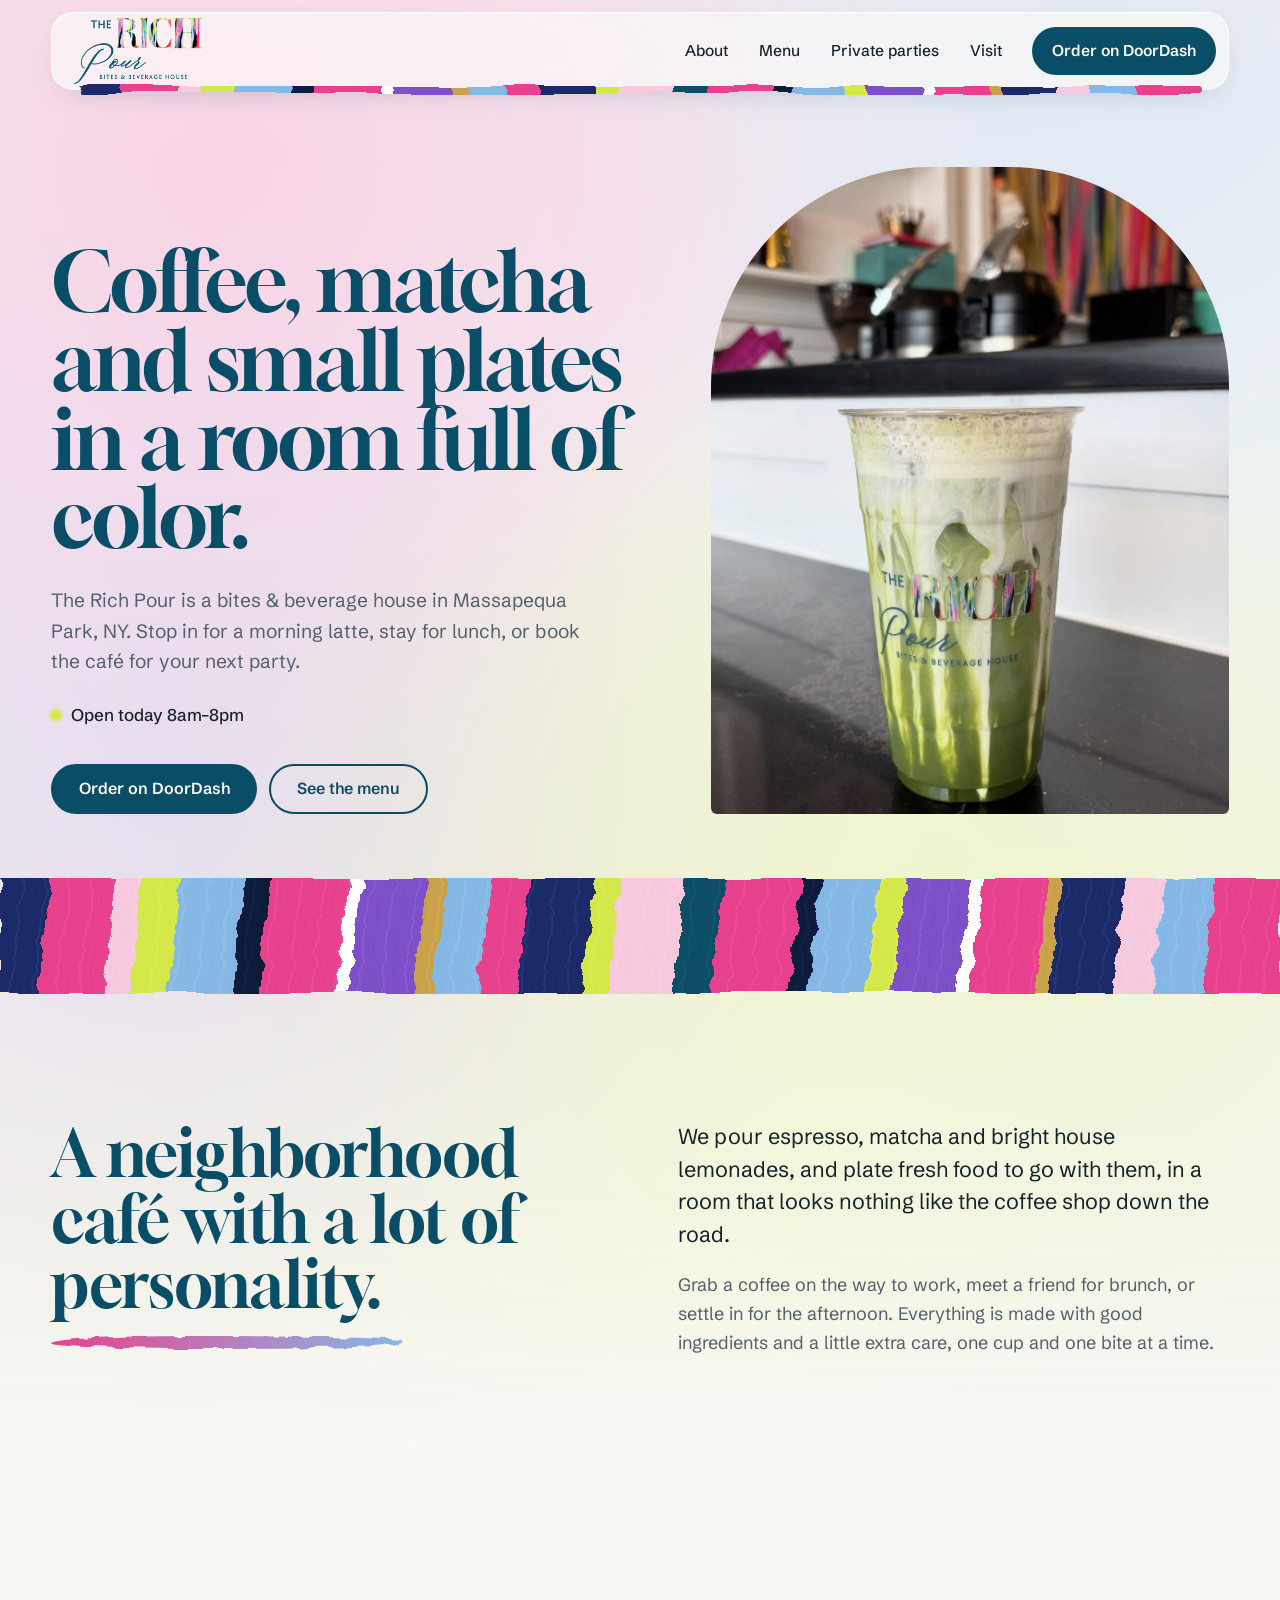
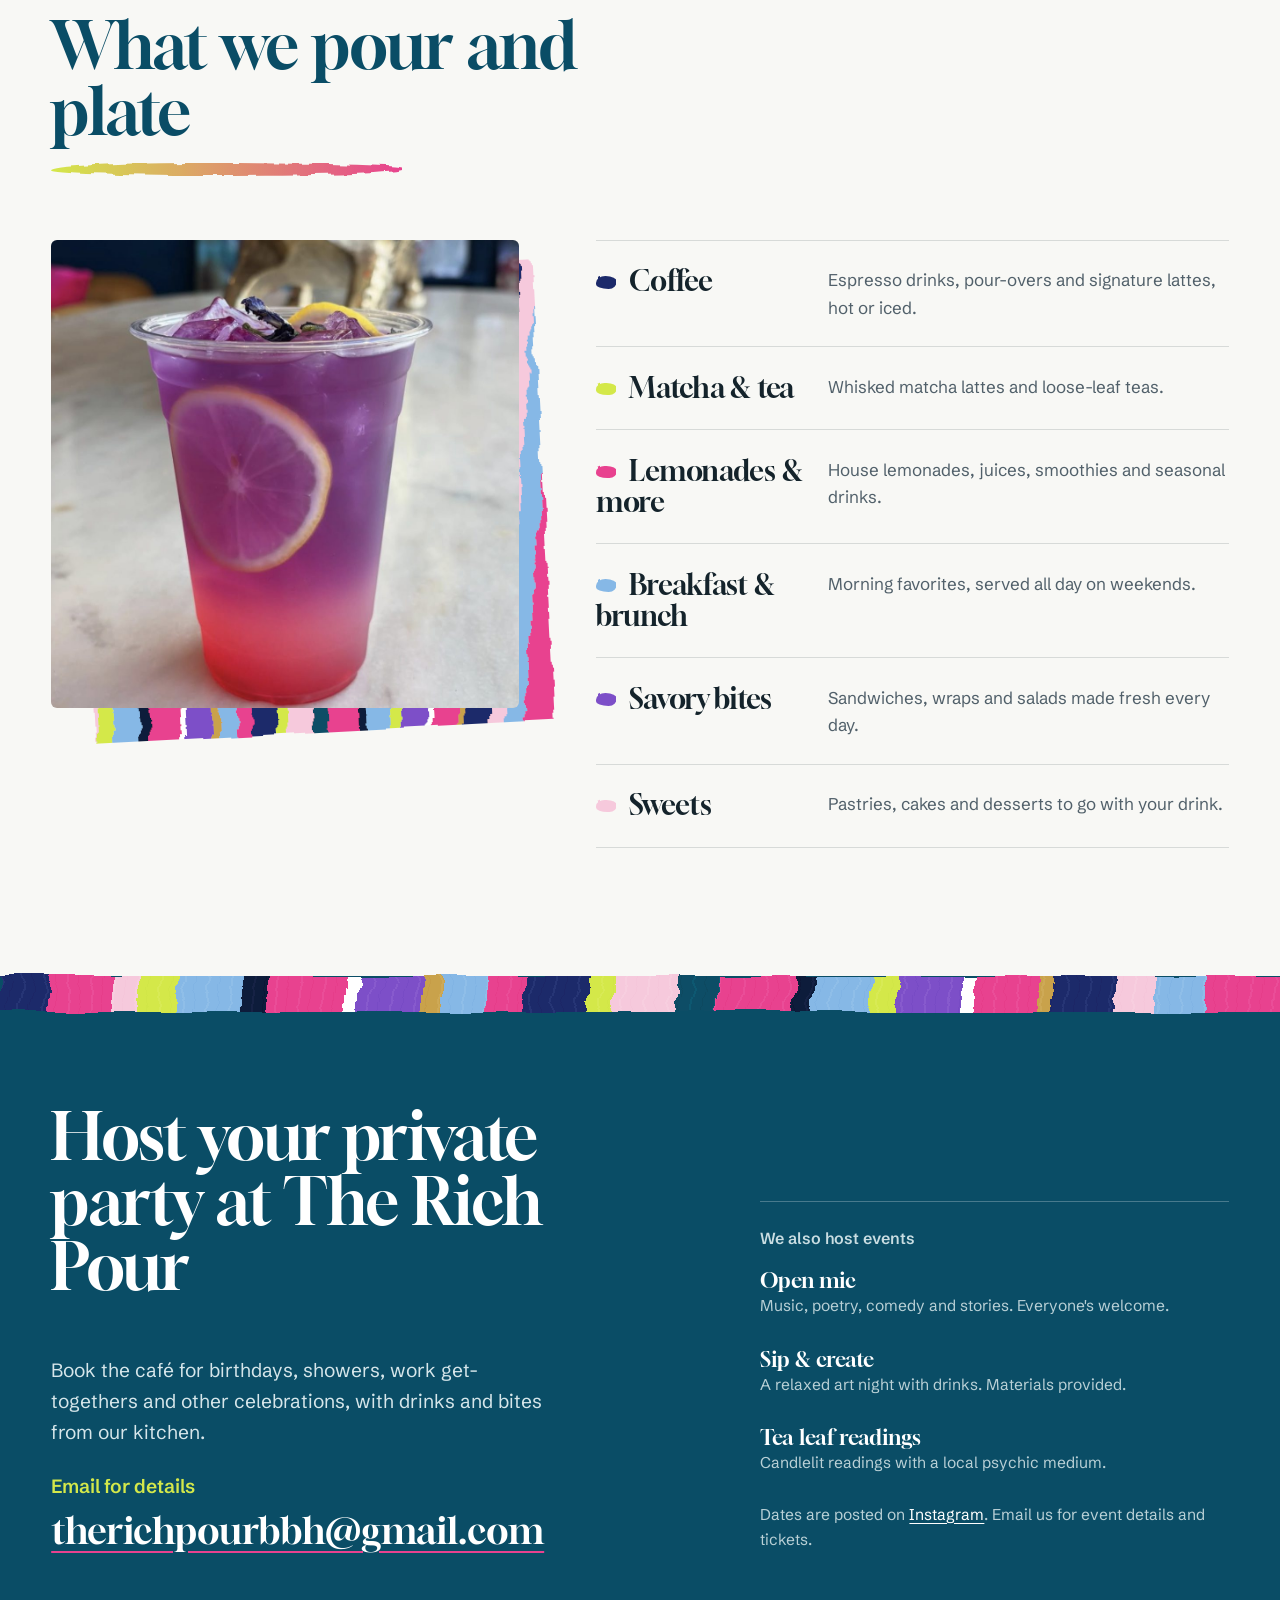
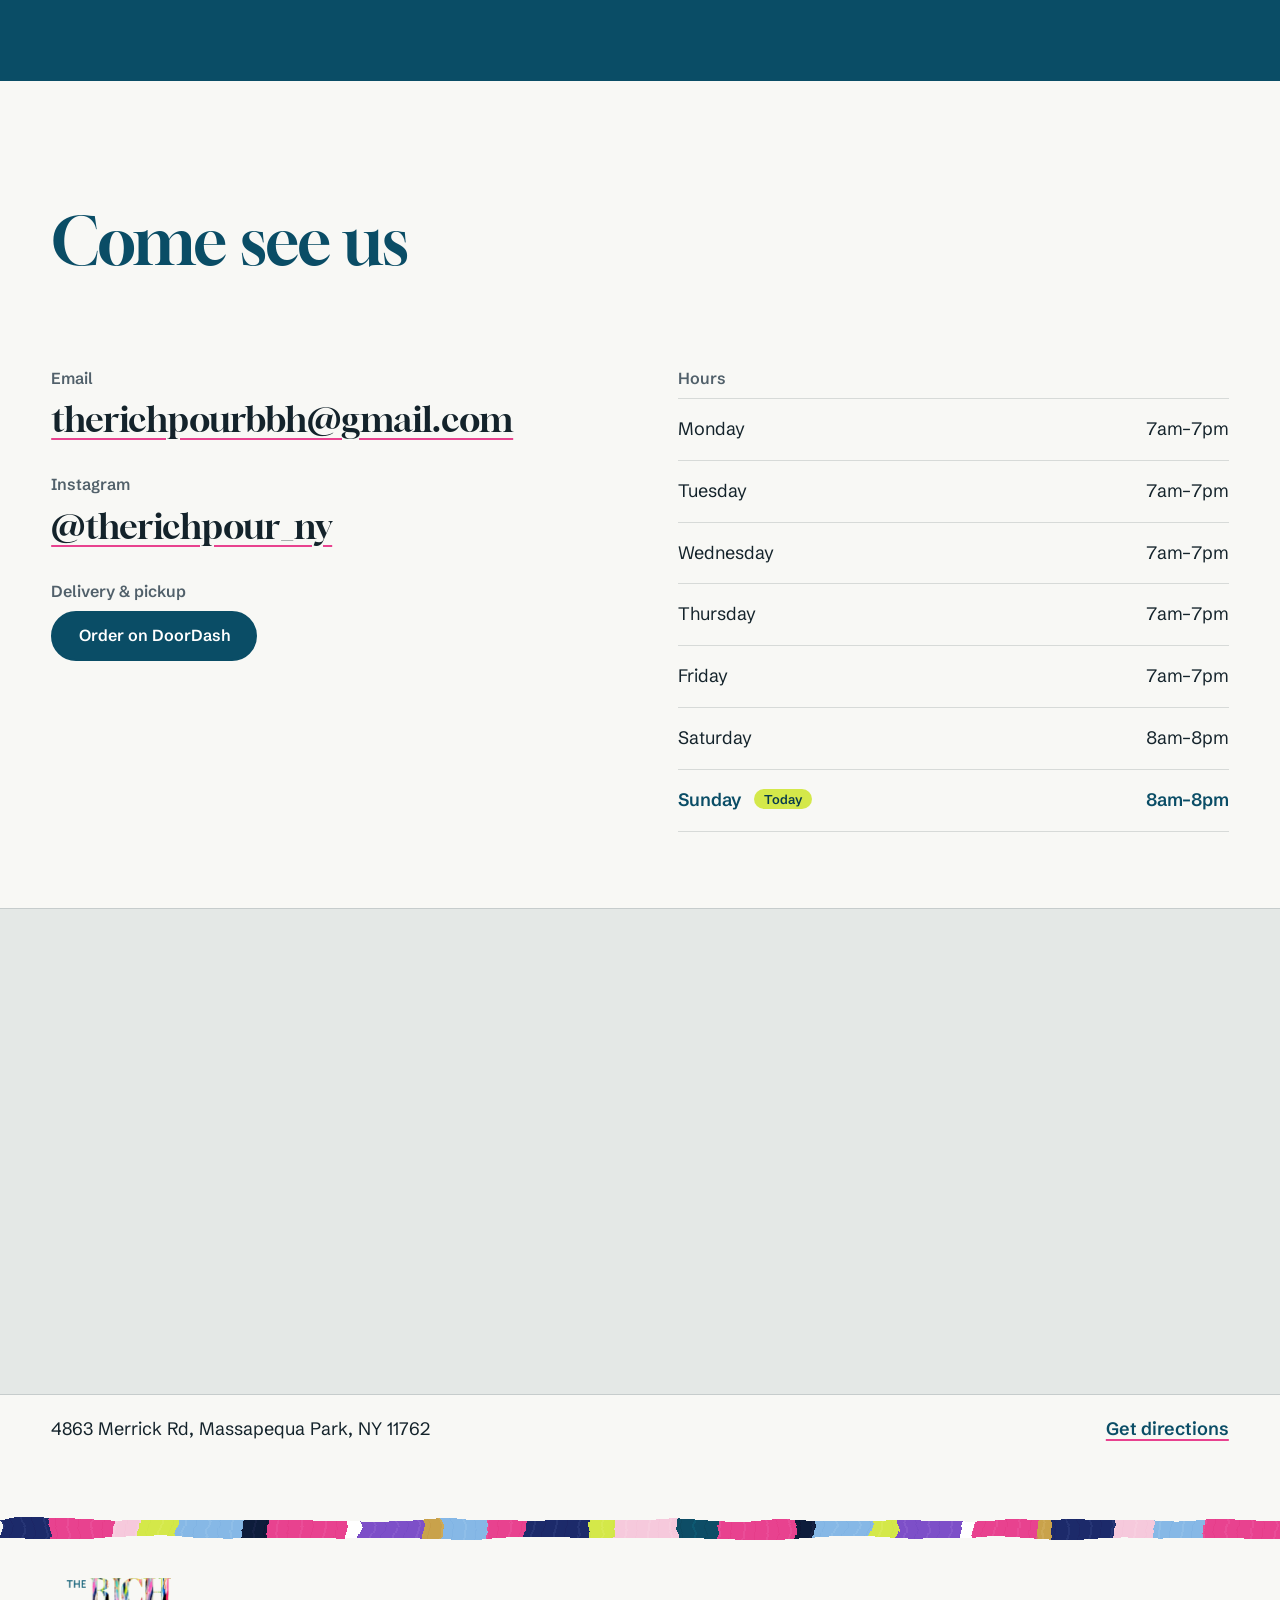
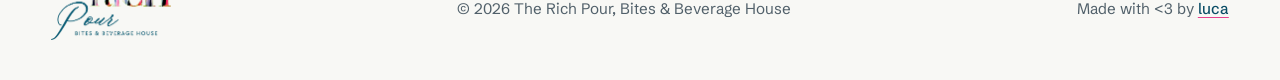
==== commit 03e466d4: "even cooler" ====
--- a/index.html
+++ b/index.html
@@ -1,5 +1,5 @@
 <!DOCTYPE html>
-<html lang="en">
+<html lang="en" class="no-js">
 <head>
     <meta charset="UTF-8">
     <meta name="viewport" content="width=device-width, initial-scale=1.0">
@@ -29,6 +29,16 @@
 
             --spin: 0deg;
 
+            /* The café's painted wall, as one reusable stroke pattern */
+            --paint-gradient: linear-gradient(97deg,
+                    #1c2a6b 0 4%, #e8428f 4% 9%, #f6c9dc 9% 11%, #d4e84a 11% 14%,
+                    #86b8e6 14% 19%, #111a3a 19% 21%, #e8428f 21% 27%, #fff 27% 28%,
+                    #7d4fc8 28% 33%, #c9a24b 33% 34.5%, #86b8e6 34.5% 38%, #e8428f 38% 41%,
+                    #1c2a6b 41% 46%, #d4e84a 46% 48%, #f6c9dc 48% 53%, #0a4d66 53% 56%,
+                    #e8428f 56% 62%, #111a3a 62% 63.5%, #86b8e6 63.5% 68%, #d4e84a 68% 70%,
+                    #7d4fc8 70% 75%, #fff 75% 76%, #e8428f 76% 81%, #c9a24b 81% 82%,
+                    #1c2a6b 82% 87%, #f6c9dc 87% 90%, #86b8e6 90% 94%, #e8428f 94% 100%);
+
             --display: 'Gloock', 'Didot', 'Bodoni 72', Georgia, serif;
             --text: 'Schibsted Grotesk', -apple-system, BlinkMacSystemFont, 'Segoe UI', sans-serif;
 
@@ -97,15 +107,7 @@
             position: relative;
             height: var(--paint-h, 88px);
             overflow: hidden;
-            background:
-                linear-gradient(97deg,
-                    #1c2a6b 0 4%, #e8428f 4% 9%, #f6c9dc 9% 11%, #d4e84a 11% 14%,
-                    #86b8e6 14% 19%, #111a3a 19% 21%, #e8428f 21% 27%, #fff 27% 28%,
-                    #7d4fc8 28% 33%, #c9a24b 33% 34.5%, #86b8e6 34.5% 38%, #e8428f 38% 41%,
-                    #1c2a6b 41% 46%, #d4e84a 46% 48%, #f6c9dc 48% 53%, #0a4d66 53% 56%,
-                    #e8428f 56% 62%, #111a3a 62% 63.5%, #86b8e6 63.5% 68%, #d4e84a 68% 70%,
-                    #7d4fc8 70% 75%, #fff 75% 76%, #e8428f 76% 81%, #c9a24b 81% 82%,
-                    #1c2a6b 82% 87%, #f6c9dc 87% 90%, #86b8e6 90% 94%, #e8428f 94% 100%);
+            background: var(--paint-gradient);
             filter: url(#brush);
         }
 
@@ -120,62 +122,106 @@
             mix-blend-mode: soft-light;
         }
 
-        /* ---------- Header ---------- */
+        /* ---------- Header: a floating bar with a painted edge ---------- */
         .site-header {
             position: sticky;
             top: 0;
             z-index: 50;
-            background: color-mix(in srgb, var(--paper) 70%, transparent);
-            backdrop-filter: blur(12px);
-            -webkit-backdrop-filter: blur(12px);
-            border-bottom: 1px solid transparent;
-            transition: border-color 0.3s;
-        }
-
-        .site-header.is-scrolled { border-bottom-color: var(--rule); }
-
-        .site-header .wrap {
+            padding-top: 12px;
+        }
+
+        .nav-shell {
+            position: relative;
             display: flex;
             align-items: center;
             justify-content: space-between;
             gap: 1.5rem;
-            height: 84px;
-        }
-
-        .brand img { width: 142px; }
+            height: 78px;
+            padding: 0 12px 0 22px;
+            background: color-mix(in srgb, var(--paper) 72%, transparent);
+            backdrop-filter: blur(14px) saturate(1.4);
+            -webkit-backdrop-filter: blur(14px) saturate(1.4);
+            border: 1px solid rgba(255, 255, 255, 0.75);
+            border-radius: 22px;
+            box-shadow: 0 12px 32px -18px rgba(10, 77, 102, 0.35);
+            transition: box-shadow 0.3s;
+        }
+
+        .site-header.is-scrolled .nav-shell { box-shadow: 0 16px 40px -16px rgba(10, 77, 102, 0.45); }
+
+        .nav-shell::after {
+            /* the café wall, as a painted stroke along the bar's bottom edge */
+            content: '';
+            position: absolute;
+            left: 26px;
+            right: 26px;
+            bottom: -4px;
+            height: 7px;
+            background: var(--paint-gradient);
+            filter: url(#brush);
+            border-radius: 4px;
+            pointer-events: none;
+        }
+
+        .brand img { width: 128px; }
 
         .nav-list {
             display: flex;
-            gap: 2rem;
+            gap: 1.75rem;
             align-items: center;
             list-style: none;
         }
 
         .nav-list a {
+            position: relative;
+            isolation: isolate;
+            display: inline-block;
+            padding: 0.35rem 0.1rem;
             text-decoration: none;
             font-weight: 500;
             font-size: 0.975rem;
             color: var(--ink);
-            padding: 0.25rem 0;
-            background: linear-gradient(var(--pink), var(--pink)) left bottom / 0 2px no-repeat;
-            transition: background-size 0.25s;
-        }
-
-        .nav-list a:hover { background-size: 100% 2px; }
+        }
+
+        .nav-list a::after {
+            /* painted highlighter stroke behind the link text */
+            content: '';
+            position: absolute;
+            left: -0.35em;
+            right: -0.35em;
+            bottom: 0.3em;
+            height: 0.6em;
+            z-index: -1;
+            background: var(--swash, #f6c9dc);
+            border-radius: 40% 60% 50% 45% / 60% 40% 55% 45%;
+            filter: url(#brush-h);
+            clip-path: inset(0 100% 0 0);
+            transition: clip-path 0.35s cubic-bezier(0.65, 0, 0.35, 1);
+        }
+
+        .nav-list a:hover::after,
+        .nav-list a.is-current::after { clip-path: inset(0 0 0 0); }
+
+        .nav-list li:nth-child(1) a { --swash: #f6c9dc; }
+        .nav-list li:nth-child(2) a { --swash: #e5f08f; }
+        .nav-list li:nth-child(3) a { --swash: #bcd6f2; }
+        .nav-list li:nth-child(4) a { --swash: #d9c8f5; }
 
         .nav-list .nav-order {
-            padding: 0.55rem 1.1rem;
+            padding: 0.7rem 1.25rem;
             border-radius: 999px;
             background: var(--teal);
             color: #fff;
             font-weight: 600;
-            transition: background-color 0.2s;
-        }
-
-        .nav-list .nav-order:hover { background: var(--teal-deep); }
+            transition: background-color 0.2s, color 0.2s;
+        }
+
+        .nav-list .nav-order::after { content: none; }
+        .nav-list .nav-order:hover { background: var(--lime); color: var(--teal-deep); }
 
         .nav-toggle {
             display: none;
+            margin-right: -2px;
             width: 44px;
             height: 44px;
             border: 0;
@@ -286,7 +332,26 @@
         .hero-paint { --paint-h: clamp(64px, 9vw, 120px); }
 
         /* ---------- Sections ---------- */
+        main > section { scroll-margin-top: 96px; }
+
         .section { padding: clamp(4.5rem, 10vw, 8.5rem) 0; }
+
+        .section-title::after {
+            /* Hand-painted swash under every section title */
+            content: '';
+            display: block;
+            width: min(5.5em, 70%);
+            height: 0.2em;
+            margin-top: 0.3em;
+            background: linear-gradient(90deg, var(--swash-a, var(--pink)), var(--swash-b, var(--violet)));
+            border-radius: 40% 60% 50% 45% / 60% 40% 55% 45%;
+            filter: url(#brush-h);
+        }
+
+        .about { --swash-a: var(--pink); --swash-b: var(--sky); }
+        .menu { --swash-a: var(--lime); --swash-b: var(--pink); }
+        .evenings { --swash-a: var(--lime); --swash-b: var(--sky); }
+        .visit { --swash-a: var(--violet); --swash-b: var(--pink); }
 
         .section-title {
             font-size: clamp(2.3rem, 5vw, 4rem);
@@ -333,7 +398,21 @@
             align-items: start;
         }
 
-        .feature { position: sticky; top: 110px; }
+        .feature {
+            position: sticky;
+            top: 110px;
+            isolation: isolate;
+        }
+
+        .feature::before {
+            content: '';
+            position: absolute;
+            inset: 7% -5% -5% 7%;
+            z-index: -1;
+            background: var(--paint-gradient);
+            filter: url(#brush);
+            transform: rotate(-3deg);
+        }
 
         .feature img {
             aspect-ratio: 1 / 1;
@@ -353,6 +432,25 @@
 
         .menu-list li:last-child { border-bottom: 1px solid var(--rule); }
 
+        .menu-list h3::before {
+            content: '';
+            display: inline-block;
+            width: 0.75em;
+            height: 0.45em;
+            margin-right: 0.45em;
+            border-radius: 45% 55% 40% 60% / 55% 45% 60% 40%;
+            background: var(--dab, var(--pink));
+            filter: url(#brush-h);
+            vertical-align: 0.1em;
+        }
+
+        .menu-list li:nth-child(1) { --dab: #1c2a6b; }
+        .menu-list li:nth-child(2) { --dab: var(--lime); }
+        .menu-list li:nth-child(3) { --dab: var(--pink); }
+        .menu-list li:nth-child(4) { --dab: var(--sky); }
+        .menu-list li:nth-child(5) { --dab: var(--violet); }
+        .menu-list li:nth-child(6) { --dab: #f6c9dc; }
+
         .menu-list h3 {
             font-size: 1.75rem;
             line-height: 1.1;
@@ -363,11 +461,20 @@
 
         /* Evenings */
         .evenings {
+            position: relative;
             background: var(--teal);
             color: #e7f0f2;
         }
 
         .evenings .section-title { color: #fff; }
+
+        .evenings-paint {
+            position: absolute;
+            top: 0;
+            left: 0;
+            right: 0;
+            --paint-h: clamp(22px, 3vw, 36px);
+        }
 
         .evenings-grid {
             display: grid;
@@ -584,6 +691,14 @@
             .sheen { transform: none; }
         }
 
+        @media (prefers-reduced-motion: no-preference) {
+            .js .section-title::after {
+                clip-path: inset(0 100% 0 0);
+                transition: clip-path 0.9s cubic-bezier(0.65, 0, 0.35, 1) 0.15s;
+            }
+            .js .section-title.is-painted::after { clip-path: inset(0 0 0 0); }
+        }
+
         @keyframes pour {
             from { clip-path: inset(0 100% 0 0); }
             to { clip-path: inset(0 0 0 0); }
@@ -618,11 +733,12 @@
 
             .site-nav {
                 position: absolute;
-                top: 100%;
+                top: calc(100% + 12px);
                 left: 0;
                 right: 0;
                 background: var(--paper);
-                border-bottom: 1px solid var(--rule);
+                border-radius: 22px;
+                box-shadow: 0 24px 48px -20px rgba(10, 77, 102, 0.45);
                 display: none;
             }
 
@@ -632,34 +748,40 @@
                 flex-direction: column;
                 align-items: stretch;
                 gap: 0;
-                padding: 0.5rem var(--gutter) 1.25rem;
+                padding: 0.75rem 1.25rem 1.25rem;
             }
 
             .nav-list a {
                 display: block;
-                padding: 0.9rem 0;
+                padding: 0.8rem 0;
                 font-family: var(--display);
-                font-size: 1.6rem;
+                font-size: 1.7rem;
                 font-weight: 400;
                 color: var(--teal);
-                background: none;
                 border-bottom: 1px solid var(--rule);
+            }
+
+            .nav-list a::after {
+                left: -0.15em;
+                right: auto;
+                width: 4.2em;
+                bottom: 0.95rem;
+                height: 0.5em;
             }
 
             .nav-list .nav-order {
                 margin-top: 1.25rem;
                 padding: 0.9rem 1.25rem;
                 border-bottom: 0;
-                background: var(--teal);
-                color: #fff;
                 font-family: var(--text);
                 font-size: 1.05rem;
                 font-weight: 600;
+                color: #fff;
                 text-align: center;
             }
 
-            .site-header .wrap { height: 72px; }
-            .brand img { width: 118px; }
+            .nav-shell { height: 66px; padding: 0 8px 0 16px; border-radius: 18px; }
+            .brand img { width: 104px; }
 
             .menu-list li {
                 grid-template-columns: minmax(0, 1fr);
@@ -672,6 +794,10 @@
     <div class="sheen" aria-hidden="true"></div>
     <!-- Brush-edge filter for the painted band -->
     <svg width="0" height="0" style="position:absolute" aria-hidden="true" focusable="false">
+        <filter id="brush-h" x="-10%" y="-60%" width="120%" height="220%">
+            <feTurbulence type="fractalNoise" baseFrequency="0.05 0.012" numOctaves="2" seed="3" />
+            <feDisplacementMap in="SourceGraphic" scale="9" />
+        </filter>
         <filter id="brush" x="-5%" y="-20%" width="110%" height="140%">
             <feTurbulence type="fractalNoise" baseFrequency="0.01 0.05" numOctaves="2" seed="7" />
             <feDisplacementMap in="SourceGraphic" scale="12" />
@@ -680,6 +806,7 @@
 
     <header class="site-header">
         <div class="wrap">
+            <div class="nav-shell">
             <a class="brand" href="#top" aria-label="The Rich Pour, back to top">
                 <picture>
                     <source srcset="images/logo.webp" type="image/webp">
@@ -698,6 +825,7 @@
                     <li><a class="nav-order" href="https://www.doordash.com/store/the-rich-pour-bites-&amp;-beverage-house-massapequa-park-39579205/" target="_blank" rel="noopener">Order on DoorDash</a></li>
                 </ul>
             </nav>
+            </div>
         </div>
     </header>
 
@@ -781,6 +909,7 @@
         </section>
 
         <section class="section evenings" id="parties">
+            <div class="paint evenings-paint" aria-hidden="true"></div>
             <div class="wrap evenings-grid">
                 <div class="evenings-intro">
                     <h2 class="section-title">Host your private party at The Rich Pour</h2>
@@ -878,6 +1007,19 @@
     </footer>
 
     <script>
+        document.documentElement.classList.replace('no-js', 'js');
+
+        // Paint each section title's swash as it scrolls into view
+        const swashObserver = new IntersectionObserver(entries => {
+            entries.forEach(entry => {
+                if (entry.isIntersecting) {
+                    entry.target.classList.add('is-painted');
+                    swashObserver.unobserve(entry.target);
+                }
+            });
+        }, { rootMargin: '0px 0px -15% 0px' });
+        document.querySelectorAll('.section-title').forEach(title => swashObserver.observe(title));
+
         // Mobile navigation
         const toggle = document.querySelector('.nav-toggle');
         const nav = document.getElementById('site-nav');
@@ -892,7 +1034,18 @@
         nav.querySelectorAll('a').forEach(a => a.addEventListener('click', () => setNav(false)));
         document.addEventListener('keydown', e => { if (e.key === 'Escape') setNav(false); });
 
-        // Header rule once the page scrolls
+        // Highlight the nav link for the section in the middle of the screen
+        const navLinks = [...nav.querySelectorAll('a[href^="#"]')];
+        const spy = new IntersectionObserver(entries => {
+            entries.forEach(entry => {
+                if (!entry.isIntersecting) return;
+                const id = entry.target.id;
+                navLinks.forEach(a => a.classList.toggle('is-current', id && a.getAttribute('href') === `#${id}`));
+            });
+        }, { rootMargin: '-50% 0px -50% 0px' });
+        document.querySelectorAll('main > section').forEach(section => spy.observe(section));
+
+        // Stronger shadow once the page scrolls
         const header = document.querySelector('.site-header');
         const onScroll = () => header.classList.toggle('is-scrolled', window.scrollY > 8);
         window.addEventListener('scroll', onScroll, { passive: true });
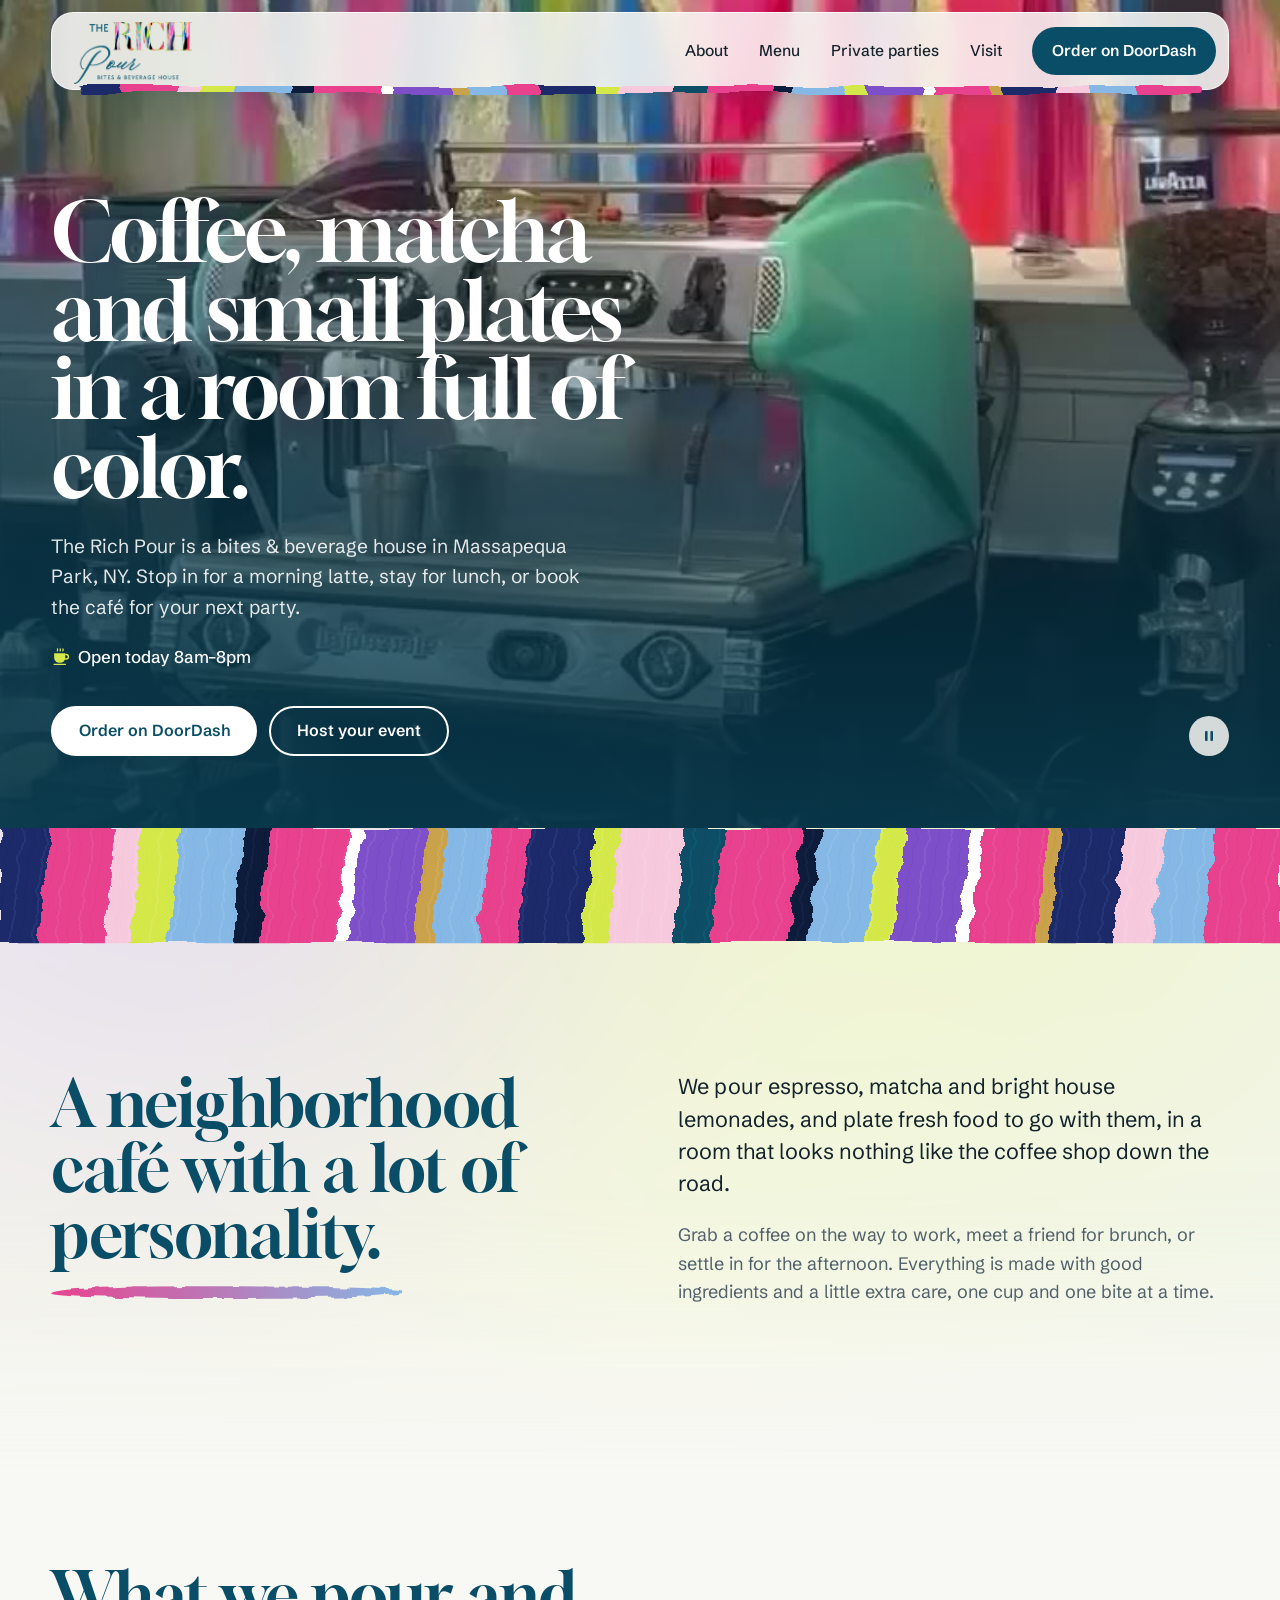
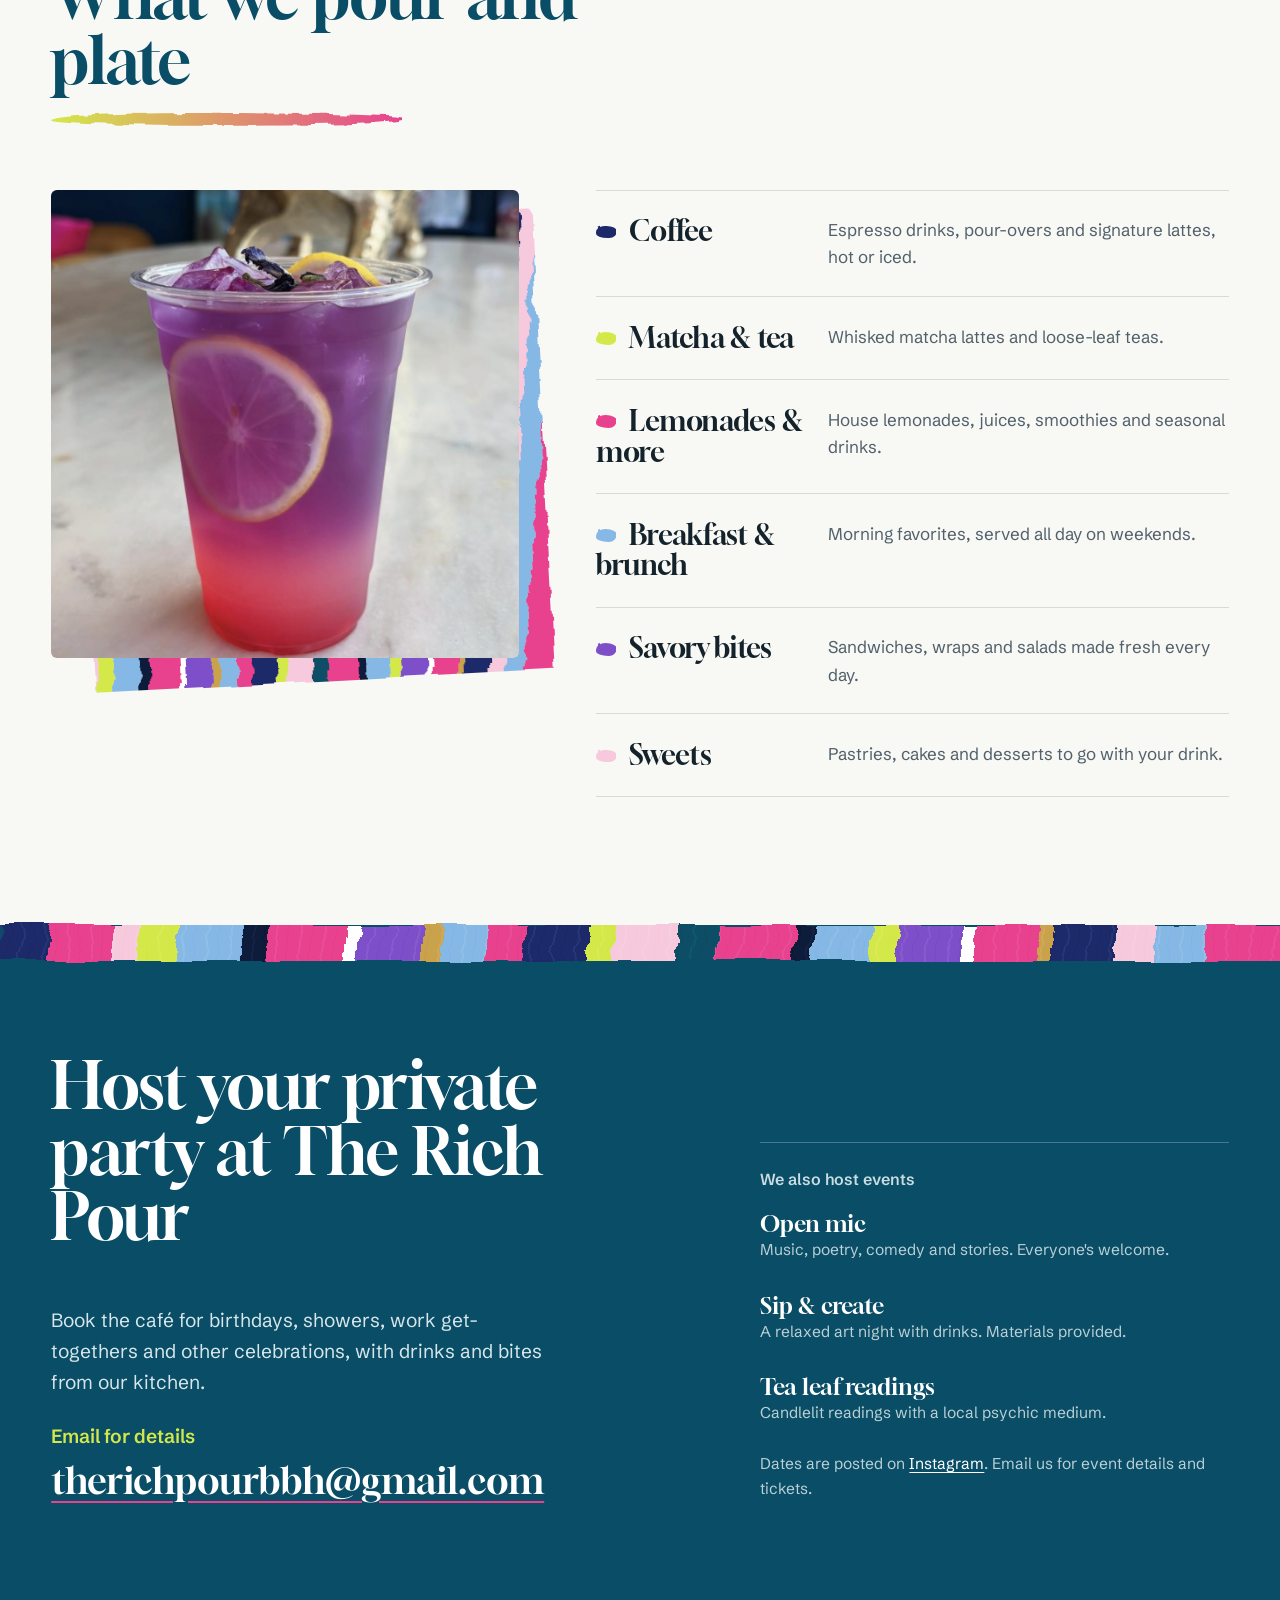
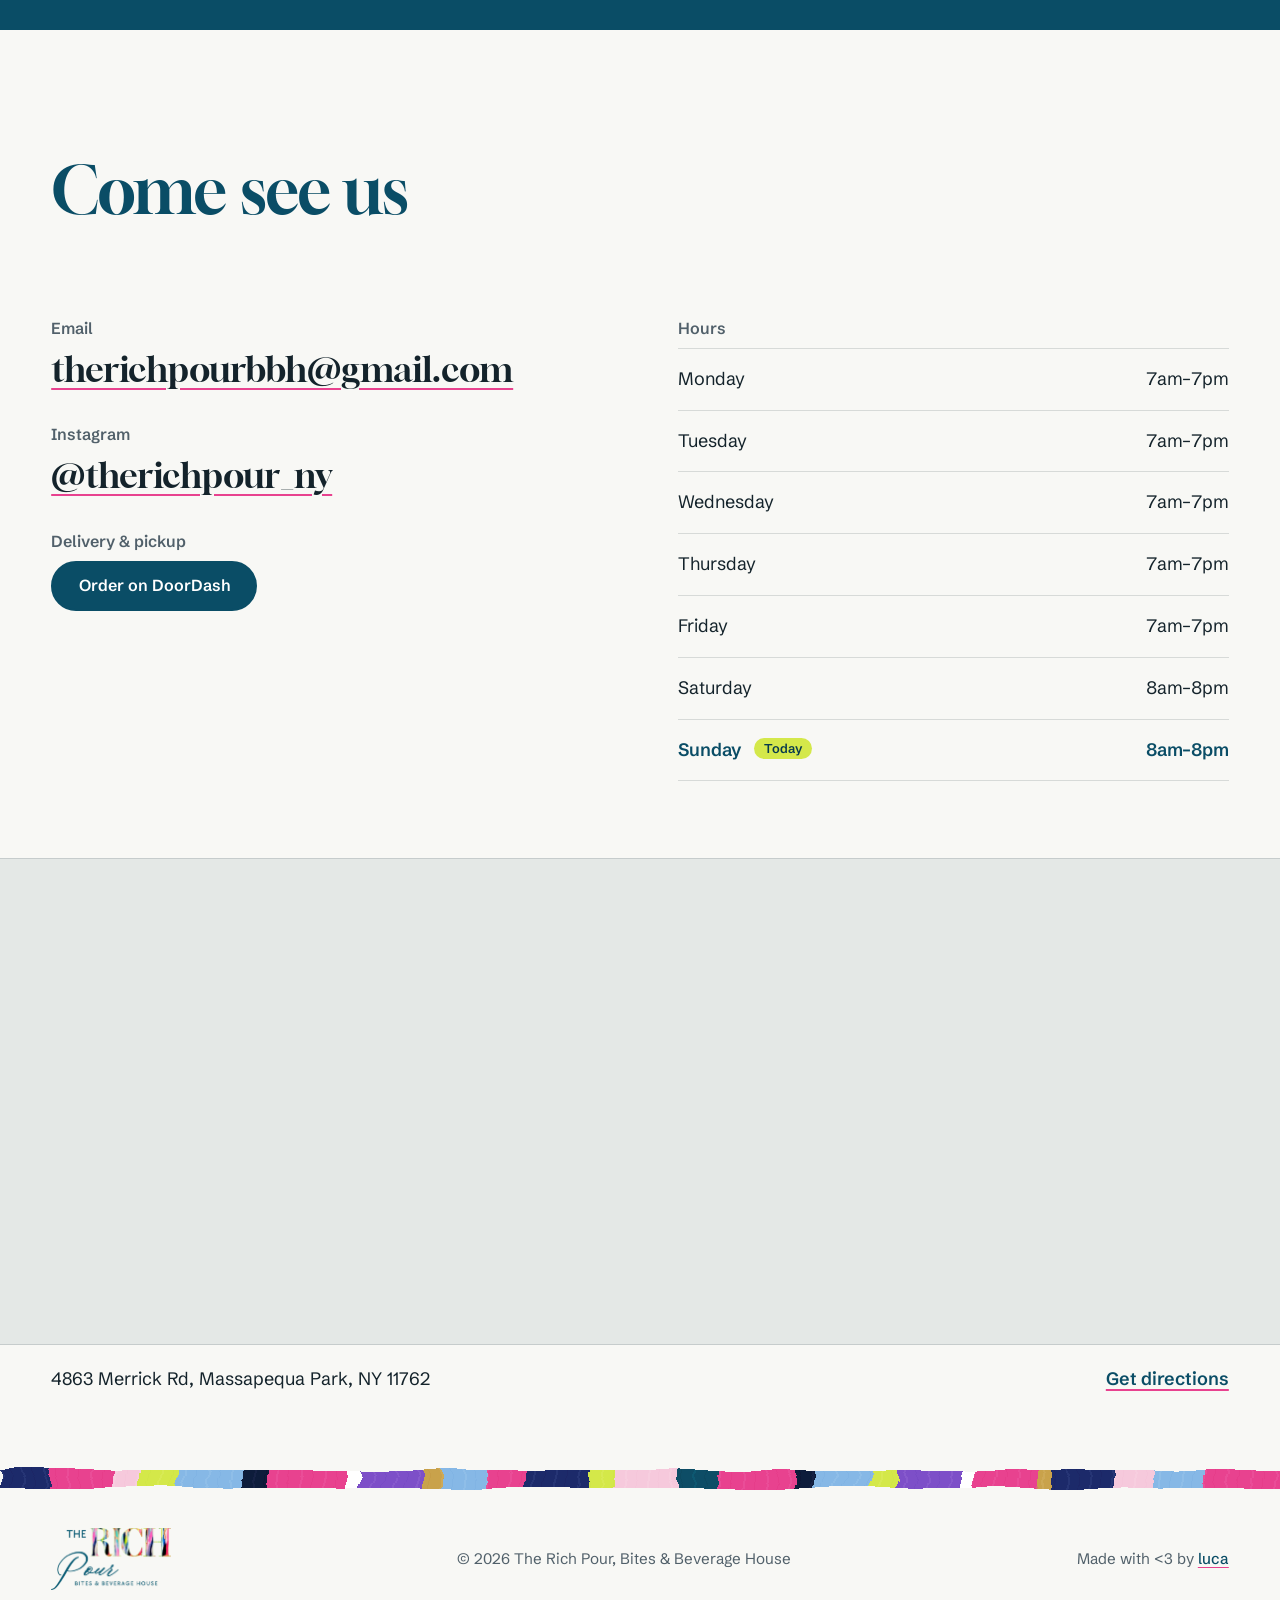
==== commit 1612ee54: "Full-width hero video, painted navbar, SEO and share cards - Looping hero video banner with pause co" ====
--- a/index.html
+++ b/index.html
@@ -3,13 +3,93 @@
 <head>
     <meta charset="UTF-8">
     <meta name="viewport" content="width=device-width, initial-scale=1.0">
-    <title>The Rich Pour | Bites &amp; Beverage House | Massapequa Park, NY</title>
-    <meta name="description" content="The Rich Pour is a bites and beverage house in Massapequa Park, NY, serving coffee, matcha, lemonades and small plates, and hosting private parties and events.">
-    <meta property="og:title" content="The Rich Pour | Bites &amp; Beverage House">
-    <meta property="og:description" content="Coffee, matcha and small plates in a room full of color. Massapequa Park, NY.">
-    <meta property="og:image" content="https://www.therichpourny.com/images/matcha.jpg">
+    <title>The Rich Pour | Café &amp; Private Parties in Massapequa Park, NY</title>
+    <meta name="description" content="The Rich Pour is a colorful bites &amp; beverage house at 4863 Merrick Rd in Massapequa Park, NY. Coffee, matcha, house lemonades and small plates, plus private parties and events. Order on DoorDash.">
+    <link rel="canonical" href="https://www.therichpourny.com/">
+    <meta name="robots" content="index, follow, max-image-preview:large">
     <meta name="theme-color" content="#0a4d66">
-    <link rel="icon" href="images/logo.png">
+
+    <!-- Share cards: iMessage, Facebook, LinkedIn, Slack -->
+    <meta property="og:type" content="website">
+    <meta property="og:site_name" content="The Rich Pour">
+    <meta property="og:locale" content="en_US">
+    <meta property="og:url" content="https://www.therichpourny.com/">
+    <meta property="og:title" content="The Rich Pour | Bites &amp; Beverage House in Massapequa Park">
+    <meta property="og:description" content="Coffee, matcha, small plates and private parties in a room full of color. 4863 Merrick Rd, Massapequa Park, NY.">
+    <meta property="og:image" content="https://www.therichpourny.com/images/share-card.jpg">
+    <meta property="og:image:secure_url" content="https://www.therichpourny.com/images/share-card.jpg">
+    <meta property="og:image:type" content="image/jpeg">
+    <meta property="og:image:width" content="1200">
+    <meta property="og:image:height" content="630">
+    <meta property="og:image:alt" content="The Rich Pour logo beside the café's espresso machine in front of its painted wall">
+    <meta property="og:video" content="https://www.therichpourny.com/images/hero.mp4">
+    <meta property="og:video:type" content="video/mp4">
+
+    <!-- X / Twitter -->
+    <meta name="twitter:card" content="summary_large_image">
+    <meta name="twitter:title" content="The Rich Pour | Bites &amp; Beverage House in Massapequa Park">
+    <meta name="twitter:description" content="Coffee, matcha, small plates and private parties in a room full of color.">
+    <meta name="twitter:image" content="https://www.therichpourny.com/images/share-card.jpg">
+    <meta name="twitter:image:alt" content="The Rich Pour logo beside the café's espresso machine in front of its painted wall">
+
+    <!-- Icons -->
+    <link rel="icon" href="/favicon.ico" sizes="any">
+    <link rel="icon" type="image/png" sizes="32x32" href="/images/favicon-32.png">
+    <link rel="apple-touch-icon" href="/apple-touch-icon.png">
+
+    <link rel="preload" as="image" href="images/hero-poster.jpg">
+
+    <script type="application/ld+json">
+    {
+        "@context": "https://schema.org",
+        "@type": "CafeOrCoffeeShop",
+        "@id": "https://www.therichpourny.com/#cafe",
+        "name": "The Rich Pour",
+        "alternateName": "The Rich Pour Bites & Beverage House",
+        "description": "A colorful bites and beverage house serving coffee, matcha, house lemonades and small plates, and hosting private parties and events.",
+        "url": "https://www.therichpourny.com/",
+        "logo": "https://www.therichpourny.com/images/logo.png",
+        "image": [
+            "https://www.therichpourny.com/images/share-card.jpg",
+            "https://www.therichpourny.com/images/matcha.jpg",
+            "https://www.therichpourny.com/images/electriclemon.jpg"
+        ],
+        "email": "therichpourbbh@gmail.com",
+        "address": {
+            "@type": "PostalAddress",
+            "streetAddress": "4863 Merrick Rd",
+            "addressLocality": "Massapequa Park",
+            "addressRegion": "NY",
+            "postalCode": "11762",
+            "addressCountry": "US"
+        },
+        "hasMap": "https://www.google.com/maps/search/?api=1&query=The+Rich+Pour+Bites+%26+Beverage+House+Massapequa+Park+NY",
+        "openingHoursSpecification": [
+            {
+                "@type": "OpeningHoursSpecification",
+                "dayOfWeek": ["Monday", "Tuesday", "Wednesday", "Thursday", "Friday"],
+                "opens": "07:00",
+                "closes": "19:00"
+            },
+            {
+                "@type": "OpeningHoursSpecification",
+                "dayOfWeek": ["Saturday", "Sunday"],
+                "opens": "08:00",
+                "closes": "20:00"
+            }
+        ],
+        "servesCuisine": ["Coffee", "Matcha", "Tea", "Breakfast", "Brunch", "Sandwiches", "Desserts"],
+        "acceptsReservations": "True",
+        "sameAs": [
+            "https://www.instagram.com/therichpour_ny/",
+            "https://www.doordash.com/store/the-rich-pour-bites-&-beverage-house-massapequa-park-39579205/"
+        ],
+        "potentialAction": {
+            "@type": "OrderAction",
+            "target": "https://www.doordash.com/store/the-rich-pour-bites-&-beverage-house-massapequa-park-39579205/"
+        }
+    }
+    </script>
     <link rel="preconnect" href="https://fonts.googleapis.com">
     <link rel="preconnect" href="https://fonts.gstatic.com" crossorigin>
     <link href="https://fonts.googleapis.com/css2?family=Gloock&family=Schibsted+Grotesk:ital,wght@0,400;0,500;0,600;1,400&display=swap" rel="stylesheet">
@@ -138,7 +218,7 @@
             gap: 1.5rem;
             height: 78px;
             padding: 0 12px 0 22px;
-            background: color-mix(in srgb, var(--paper) 72%, transparent);
+            background: color-mix(in srgb, var(--paper) 88%, transparent);
             backdrop-filter: blur(14px) saturate(1.4);
             -webkit-backdrop-filter: blur(14px) saturate(1.4);
             border: 1px solid rgba(255, 255, 255, 0.75);
@@ -163,7 +243,8 @@
             pointer-events: none;
         }
 
-        .brand img { width: 128px; }
+        .brand { display: block; padding-top: 4px; }
+        .brand img { width: 118px; }
 
         .nav-list {
             display: flex;
@@ -187,14 +268,14 @@
             /* painted highlighter stroke behind the link text */
             content: '';
             position: absolute;
-            left: -0.35em;
-            right: -0.35em;
+            left: -0.3em;
+            right: -0.3em;
             bottom: 0.3em;
-            height: 0.6em;
+            height: 0.95em;
             z-index: -1;
             background: var(--swash, #f6c9dc);
             border-radius: 40% 60% 50% 45% / 60% 40% 55% 45%;
-            filter: url(#brush-h);
+            filter: url(#brush-fine);
             clip-path: inset(0 100% 0 0);
             transition: clip-path 0.35s cubic-bezier(0.65, 0, 0.35, 1);
         }
@@ -202,10 +283,10 @@
         .nav-list a:hover::after,
         .nav-list a.is-current::after { clip-path: inset(0 0 0 0); }
 
-        .nav-list li:nth-child(1) a { --swash: #f6c9dc; }
-        .nav-list li:nth-child(2) a { --swash: #e5f08f; }
-        .nav-list li:nth-child(3) a { --swash: #bcd6f2; }
-        .nav-list li:nth-child(4) a { --swash: #d9c8f5; }
+        .nav-list li:nth-child(1) a { --swash: #f4a3c6; }
+        .nav-list li:nth-child(2) a { --swash: var(--lime); }
+        .nav-list li:nth-child(3) a { --swash: #9cc4ec; }
+        .nav-list li:nth-child(4) a { --swash: #c3aaf0; }
 
         .nav-list .nav-order {
             padding: 0.7rem 1.25rem;
@@ -248,45 +329,76 @@
         .nav-toggle[aria-expanded="true"] span:nth-child(3) { transform: translateY(-6px) rotate(-45deg); }
 
         /* ---------- Hero ---------- */
-        .hero .wrap {
-            display: grid;
-            grid-template-columns: minmax(0, 1.15fr) minmax(0, 1fr);
-            gap: clamp(2rem, 5vw, 5rem);
-            align-items: end;
-            padding-top: clamp(2.5rem, 6vw, 5rem);
-            padding-bottom: clamp(2.5rem, 5vw, 4rem);
+        /* Full-width video banner; it runs up under the floating nav */
+        .hero-stage {
+            position: relative;
+            display: flex;
+            align-items: flex-end;
+            min-height: clamp(560px, 92vh, 900px);
+            margin-top: -90px;
+            overflow: hidden;
+            background: var(--teal-deep);
+            isolation: isolate;
+        }
+
+        .hero-video {
+            position: absolute;
+            inset: 0;
+            z-index: -2;
+            width: 100%;
+            height: 100%;
+            object-fit: cover;
+        }
+
+        .hero-stage::before {
+            /* teal shade so the white type reads over any frame */
+            content: '';
+            position: absolute;
+            inset: 0;
+            z-index: -1;
+            background:
+                linear-gradient(to top, rgba(8, 58, 77, 0.92) 0%, rgba(8, 58, 77, 0.55) 38%, rgba(8, 58, 77, 0) 72%),
+                linear-gradient(to right, rgba(8, 58, 77, 0.45) 0%, rgba(8, 58, 77, 0) 60%);
+        }
+
+        .hero-copy {
+            padding-top: 140px;
+            padding-bottom: clamp(2.5rem, 6vw, 4.5rem);
         }
 
         .hero h1 {
             font-size: clamp(2.7rem, 6.4vw, 5.6rem);
             line-height: 0.96;
             letter-spacing: -0.025em;
-            max-width: 11ch;
+            max-width: 12ch;
+            color: #fff;
         }
 
         .hero-lede {
-            margin-top: 1.75rem;
+            margin-top: 1.5rem;
             max-width: 34rem;
             font-size: 1.2rem;
-            color: var(--muted);
+            color: rgba(255, 255, 255, 0.88);
         }
 
         .today {
-            margin-top: 1.5rem;
+            margin-top: 1.25rem;
             font-weight: 500;
-            color: var(--ink);
+            color: #fff;
         }
 
         .today::before {
+            /* little lime coffee cup */
             content: '';
             display: inline-block;
-            width: 0.6em;
-            height: 0.6em;
-            margin-right: 0.55em;
-            border-radius: 50%;
+            width: 1.15em;
+            height: 1.15em;
+            margin-right: 0.45em;
             background: var(--lime);
-            box-shadow: 0 0 0 3px rgba(212, 232, 74, 0.35);
-            vertical-align: 0.05em;
+            -webkit-mask: var(--cup) center / contain no-repeat;
+            mask: var(--cup) center / contain no-repeat;
+            vertical-align: -0.2em;
+            --cup: url("data:image/svg+xml,%3Csvg xmlns='http://www.w3.org/2000/svg' viewBox='0 0 24 24'%3E%3Cpath d='M8 2.5c.6.8.6 1.7 0 2.5M11.5 2.5c.6.8.6 1.7 0 2.5M15 2.5c.6.8.6 1.7 0 2.5' fill='none' stroke='%23000' stroke-width='1.6' stroke-linecap='round'/%3E%3Cpath d='M4 8h14v5.5A6.5 6.5 0 0 1 11.5 20h-1A6.5 6.5 0 0 1 4 13.5V8z'/%3E%3Cpath d='M18 9.5h1.2a2.8 2.8 0 0 1 0 5.6H17.4' fill='none' stroke='%23000' stroke-width='1.8'/%3E%3Crect x='3' y='21' width='16' height='1.6' rx='.8'/%3E%3C/svg%3E");
         }
 
         .actions {
@@ -314,20 +426,34 @@
         .btn-line { color: var(--teal); }
         .btn-line:hover { background: var(--teal); color: #fff; }
 
-        .hero-photo {
-            position: relative;
-            aspect-ratio: 4 / 5;
-            border-radius: 220px 220px 6px 6px;
-            overflow: hidden;
-            background: #d8e3c4;
-        }
-
-        .hero-photo img {
-            width: 100%;
-            height: 100%;
-            object-fit: cover;
-            object-position: 50% 62%;
-        }
+        .hero .btn-solid { background: #fff; border-color: #fff; color: var(--teal); }
+        .hero .btn-solid:hover { background: var(--lime); border-color: var(--lime); color: var(--teal-deep); }
+        .hero .btn-line { border-color: #fff; color: #fff; }
+        .hero .btn-line:hover { background: #fff; color: var(--teal); }
+
+        .video-toggle {
+            position: absolute;
+            right: var(--gutter);
+            bottom: clamp(2.5rem, 6vw, 4.5rem);
+            width: 40px;
+            height: 40px;
+            display: grid;
+            place-items: center;
+            border: 0;
+            border-radius: 50%;
+            background: color-mix(in srgb, var(--paper) 85%, transparent);
+            backdrop-filter: blur(8px);
+            -webkit-backdrop-filter: blur(8px);
+            color: var(--teal);
+            cursor: pointer;
+            transition: background-color 0.2s;
+        }
+
+        .video-toggle:hover { background: var(--lime); }
+        .video-toggle svg { width: 16px; height: 16px; fill: currentColor; }
+        .video-toggle .i-play { display: none; }
+        .video-toggle[aria-pressed="true"] .i-play { display: inline; }
+        .video-toggle[aria-pressed="true"] .i-pause { display: none; }
 
         .hero-paint { --paint-h: clamp(64px, 9vw, 120px); }
 
@@ -532,7 +658,7 @@
         .evening-list h4 {
             font-family: var(--display);
             font-weight: 400;
-            font-size: 1.3rem;
+            font-size: 1.45rem;
             line-height: 1.2;
             color: #fff;
         }
@@ -678,13 +804,12 @@
             .hero-paint {
                 animation: pour 1.3s cubic-bezier(0.65, 0, 0.35, 1) 0.2s both;
             }
-            .hero h1, .hero-lede, .today, .hero .actions, .hero-photo {
+            .hero h1, .hero-lede, .today, .hero .actions {
                 animation: rise 0.9s cubic-bezier(0.2, 0.7, 0.2, 1) both;
             }
             .hero-lede { animation-delay: 0.1s; }
             .today { animation-delay: 0.18s; }
             .hero .actions { animation-delay: 0.26s; }
-            .hero-photo { animation-delay: 0.05s; }
         }
 
         @media (prefers-reduced-motion: reduce) {
@@ -711,7 +836,6 @@
 
         /* ---------- Responsive ---------- */
         @media (max-width: 900px) {
-            .hero .wrap,
             .about .wrap,
             .menu-body,
             .evenings-grid,
@@ -719,13 +843,7 @@
                 grid-template-columns: minmax(0, 1fr);
             }
 
-            .hero-photo {
-                max-width: 440px;
-                width: 100%;
-                border-radius: 200px 200px 6px 6px;
-            }
-
-            .feature { position: static; max-width: 460px; }
+            .feature { position: relative; top: auto; max-width: 460px; margin-right: 5%; }
         }
 
         @media (max-width: 760px) {
@@ -780,6 +898,27 @@
                 text-align: center;
             }
 
+            /* Less reading on phones: keep names, drop the supporting lines */
+            .hero-lede { font-size: 1.05rem; }
+            .hero-stage { margin-top: -78px; min-height: 88svh; }
+            .hero-copy { padding-bottom: 5.5rem; }
+            .video-toggle { bottom: 1.25rem; }
+            .about-copy p + p { display: none; }
+
+            .menu-list {
+                display: grid;
+                grid-template-columns: minmax(0, 1fr) minmax(0, 1fr);
+                column-gap: 1rem;
+            }
+
+            .menu-list li { padding: 1.1rem 0; }
+            .menu-list li:nth-last-child(2) { border-bottom: 1px solid var(--rule); }
+            .menu-list h3 { font-size: 1.3rem; }
+            .menu-list p { display: none; }
+
+            .evening-list li { padding: 0.45rem 0; }
+            .evening-list p { display: none; }
+
             .nav-shell { height: 66px; padding: 0 8px 0 16px; border-radius: 18px; }
             .brand img { width: 104px; }
 
@@ -797,6 +936,10 @@
         <filter id="brush-h" x="-10%" y="-60%" width="120%" height="220%">
             <feTurbulence type="fractalNoise" baseFrequency="0.05 0.012" numOctaves="2" seed="3" />
             <feDisplacementMap in="SourceGraphic" scale="9" />
+        </filter>
+        <filter id="brush-fine" x="-10%" y="-40%" width="120%" height="180%">
+            <feTurbulence type="fractalNoise" baseFrequency="0.08 0.02" numOctaves="2" seed="5" />
+            <feDisplacementMap in="SourceGraphic" scale="4" />
         </filter>
         <filter id="brush" x="-5%" y="-20%" width="110%" height="140%">
             <feTurbulence type="fractalNoise" baseFrequency="0.01 0.05" numOctaves="2" seed="7" />
@@ -831,8 +974,11 @@
 
     <main id="top">
         <section class="hero">
-            <div class="wrap">
-                <div>
+            <div class="hero-stage">
+                <video class="hero-video" src="images/hero.mp4" poster="images/hero-poster.jpg"
+                    autoplay muted loop playsinline preload="auto"
+                    aria-label="Short video of The Rich Pour: the espresso machine in front of the painted wall, the storefront sign, and an iced matcha"></video>
+                <div class="wrap hero-copy">
                     <h1>Coffee, matcha and small plates in a room full of color.</h1>
                     <p class="hero-lede">
                         The Rich Pour is a bites &amp; beverage house in Massapequa Park, NY.
@@ -841,12 +987,12 @@
                     <p class="today" id="today-hours">Open Mon–Fri 7am–7pm, Sat–Sun 8am–8pm</p>
                     <div class="actions">
                         <a class="btn btn-solid" href="https://www.doordash.com/store/the-rich-pour-bites-&amp;-beverage-house-massapequa-park-39579205/" target="_blank" rel="noopener">Order on DoorDash</a>
-                        <a class="btn btn-line" href="#menu">See the menu</a>
+                        <a class="btn btn-line" href="#parties">Host your event</a>
                     </div>
                 </div>
-                <figure class="hero-photo">
-                    <img src="images/matcha.jpg" alt="Iced matcha latte in a Rich Pour cup on the counter, with the café's painted wall behind it" width="1377" height="1400" fetchpriority="high">
-                </figure>
+                <button class="video-toggle" type="button" aria-label="Pause video" aria-pressed="false">
+                    <svg viewBox="0 0 16 16" aria-hidden="true"><rect class="i-pause" x="4" y="3" width="2.6" height="10" rx="1"/><rect class="i-pause" x="9.4" y="3" width="2.6" height="10" rx="1"/><path class="i-play" d="M5 3.2v9.6a.6.6 0 0 0 .9.5l7.4-4.8a.6.6 0 0 0 0-1L5.9 2.7a.6.6 0 0 0-.9.5z"/></svg>
+                </button>
             </div>
             <div class="paint hero-paint" aria-hidden="true"></div>
         </section>
@@ -1051,6 +1197,17 @@
         window.addEventListener('scroll', onScroll, { passive: true });
         onScroll();
 
+        // Hero video: pausable, and held on its first frame for people who prefer less motion
+        const video = document.querySelector('.hero-video');
+        const videoToggle = document.querySelector('.video-toggle');
+        function setPaused(paused) {
+            paused ? video.pause() : video.play().catch(() => {});
+            videoToggle.setAttribute('aria-pressed', String(paused));
+            videoToggle.setAttribute('aria-label', paused ? 'Play video' : 'Pause video');
+        }
+        videoToggle.addEventListener('click', () => setPaused(!video.paused));
+        if (matchMedia('(prefers-reduced-motion: reduce)').matches) setPaused(true);
+
         // Today's hours
         const day = new Date().getDay();
         const row = document.querySelector(`.hours tr[data-days="${day}"]`);
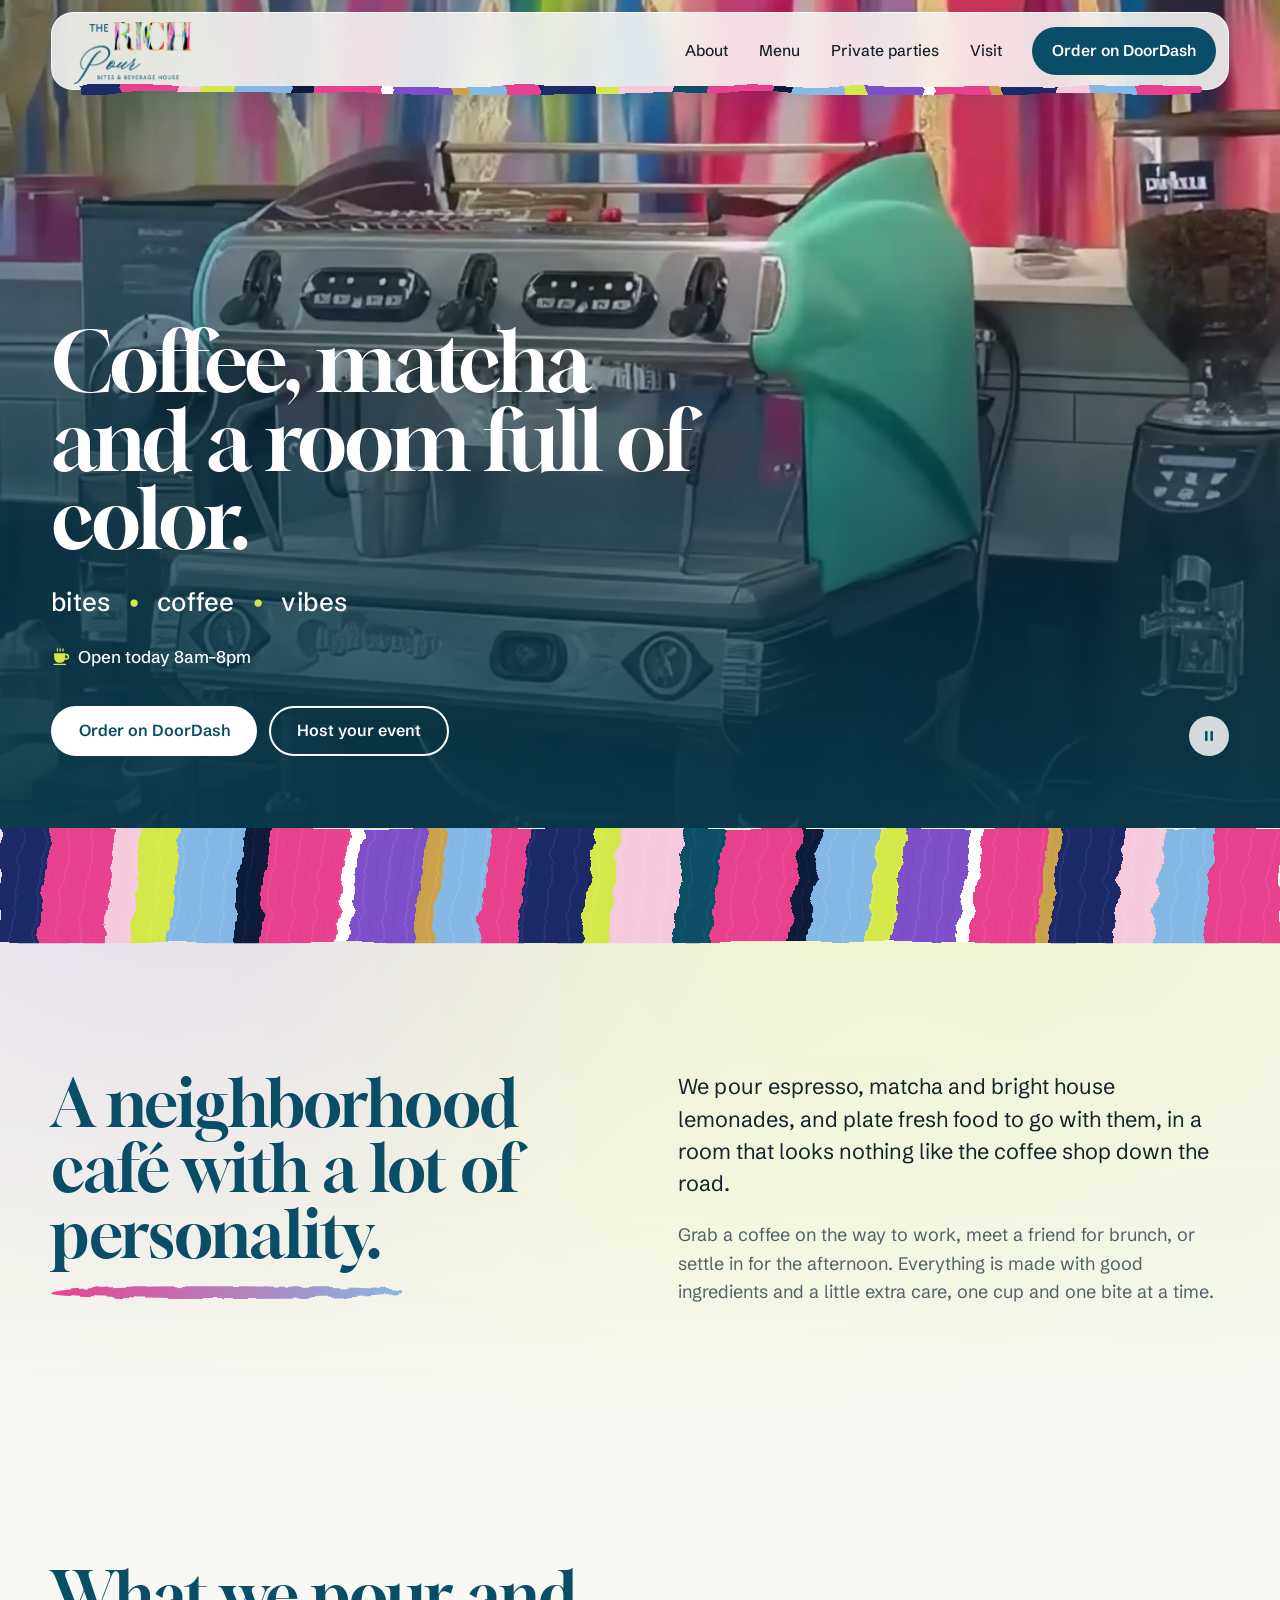
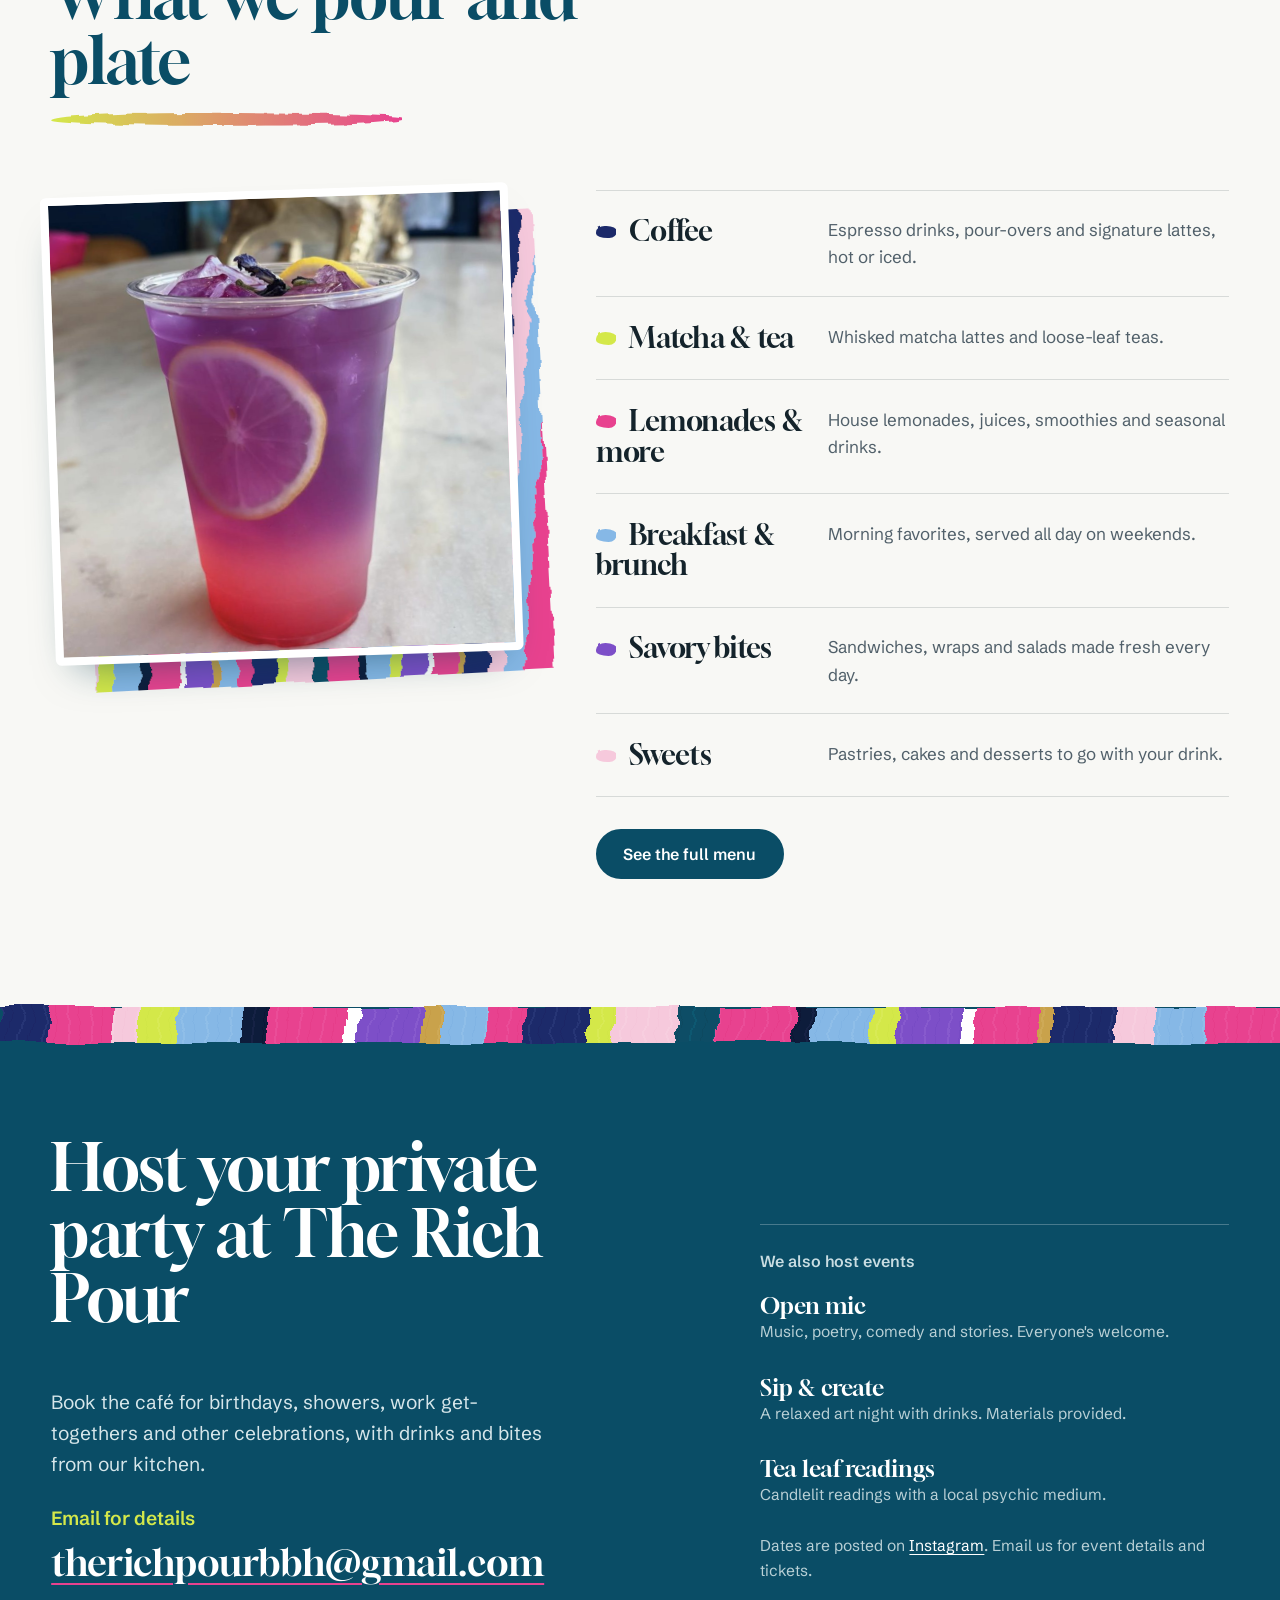
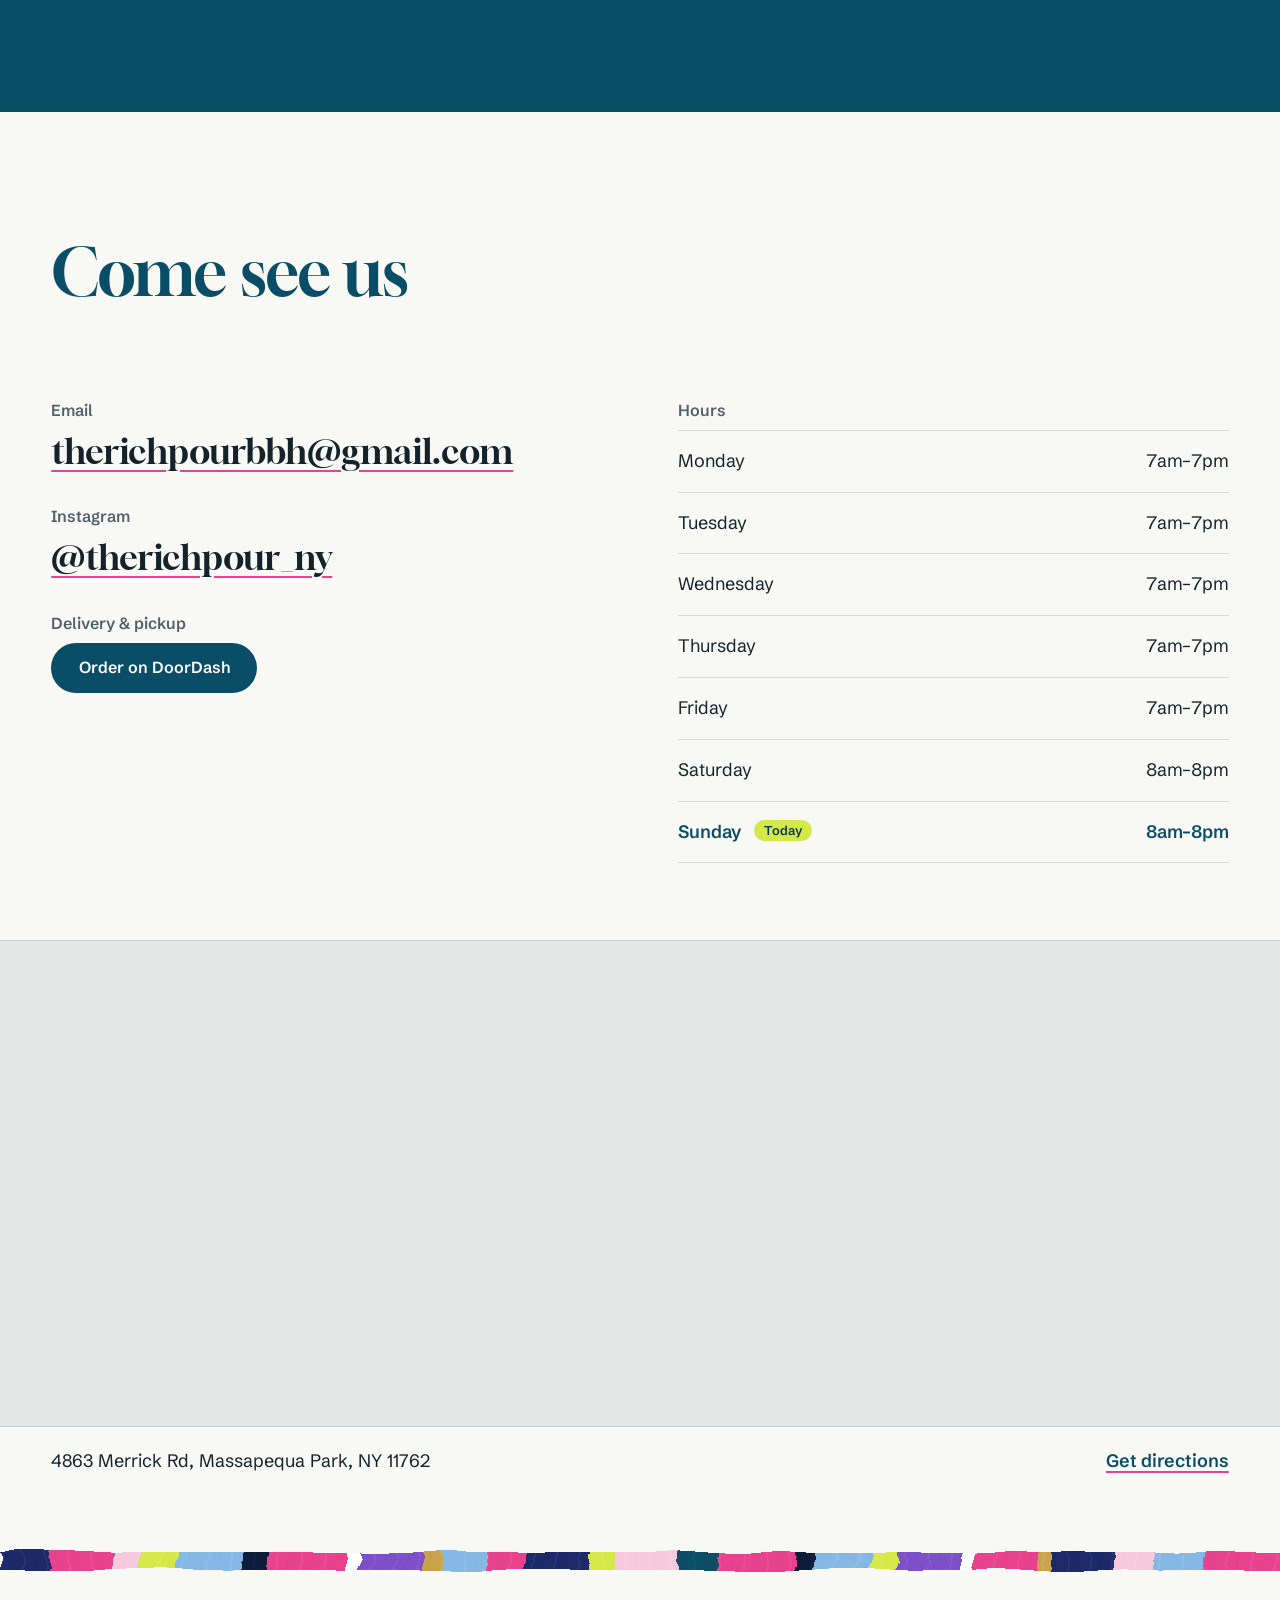
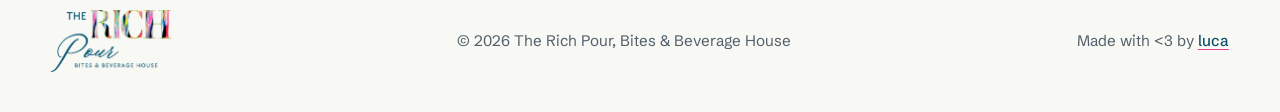
==== commit d8d0ea85: "Add menu page from DoorDash, photo stack, upscaled hero video - menu.html built from data/menu.json " ====
--- a/index.html
+++ b/index.html
@@ -78,6 +78,7 @@
                 "closes": "20:00"
             }
         ],
+        "hasMenu": "https://www.therichpourny.com/menu.html",
         "servesCuisine": ["Coffee", "Matcha", "Tea", "Breakfast", "Brunch", "Sandwiches", "Desserts"],
         "acceptsReservations": "True",
         "sameAs": [
@@ -93,844 +94,11 @@
     <link rel="preconnect" href="https://fonts.googleapis.com">
     <link rel="preconnect" href="https://fonts.gstatic.com" crossorigin>
     <link href="https://fonts.googleapis.com/css2?family=Gloock&family=Schibsted+Grotesk:ital,wght@0,400;0,500;0,600;1,400&display=swap" rel="stylesheet">
-    <style>
-        :root {
-            /* Brand, sampled from the logo and the café wall */
-            --paper: #f8f8f5;
-            --ink: #14232b;
-            --teal: #0a4d66;
-            --teal-deep: #083a4d;
-            --pink: #e8428f;
-            --lime: #d4e84a;
-            --violet: #7d4fc8;
-            --sky: #86b8e6;
-            --muted: #51606a;
-            --rule: rgba(20, 35, 43, 0.14);
-
-            --spin: 0deg;
-
-            /* The café's painted wall, as one reusable stroke pattern */
-            --paint-gradient: linear-gradient(97deg,
-                    #1c2a6b 0 4%, #e8428f 4% 9%, #f6c9dc 9% 11%, #d4e84a 11% 14%,
-                    #86b8e6 14% 19%, #111a3a 19% 21%, #e8428f 21% 27%, #fff 27% 28%,
-                    #7d4fc8 28% 33%, #c9a24b 33% 34.5%, #86b8e6 34.5% 38%, #e8428f 38% 41%,
-                    #1c2a6b 41% 46%, #d4e84a 46% 48%, #f6c9dc 48% 53%, #0a4d66 53% 56%,
-                    #e8428f 56% 62%, #111a3a 62% 63.5%, #86b8e6 63.5% 68%, #d4e84a 68% 70%,
-                    #7d4fc8 70% 75%, #fff 75% 76%, #e8428f 76% 81%, #c9a24b 81% 82%,
-                    #1c2a6b 82% 87%, #f6c9dc 87% 90%, #86b8e6 90% 94%, #e8428f 94% 100%);
-
-            --display: 'Gloock', 'Didot', 'Bodoni 72', Georgia, serif;
-            --text: 'Schibsted Grotesk', -apple-system, BlinkMacSystemFont, 'Segoe UI', sans-serif;
-
-            --gutter: clamp(1rem, 4vw, 3.5rem);
-            --max: 1280px;
-        }
-
-        *, *::before, *::after { box-sizing: border-box; margin: 0; padding: 0; }
-
-        html { scroll-behavior: smooth; }
-
-        body {
-            background: var(--paper);
-            color: var(--ink);
-            font-family: var(--text);
-            font-size: 1.0625rem;
-            line-height: 1.6;
-            -webkit-font-smoothing: antialiased;
-            overflow-x: hidden;
-        }
-
-        /* Iridescent sheen: the logo's paint colors, blurred into a pearl-like wash that turns as you scroll */
-        .sheen {
-            position: fixed;
-            inset: -35vmax;
-            z-index: -1;
-            pointer-events: none;
-            background:
-                radial-gradient(closest-side at 30% 35%, rgba(232, 66, 143, 0.55), transparent),
-                radial-gradient(closest-side at 70% 30%, rgba(134, 184, 230, 0.6), transparent),
-                radial-gradient(closest-side at 65% 72%, rgba(212, 232, 74, 0.55), transparent),
-                radial-gradient(closest-side at 30% 70%, rgba(125, 79, 200, 0.45), transparent),
-                conic-gradient(from 0deg, #f6c9dc, #e1ecf8, #eef5c4, #e6dcf7, #f6c9dc);
-            opacity: 0.32;
-            filter: blur(70px) saturate(1.2);
-            transform: rotate(var(--spin));
-            will-change: transform;
-        }
-
-        img { display: block; max-width: 100%; height: auto; }
-
-        a { color: inherit; }
-
-        :focus-visible {
-            outline: 3px solid var(--pink);
-            outline-offset: 3px;
-        }
-
-        .wrap {
-            width: 100%;
-            max-width: var(--max);
-            margin: 0 auto;
-            padding: 0 var(--gutter);
-        }
-
-        h1, h2, h3 {
-            font-family: var(--display);
-            font-weight: 400;
-            line-height: 1.02;
-            letter-spacing: -0.01em;
-            color: var(--teal);
-        }
-
-        /* ---------- Painted band: the one loud thing ---------- */
-        .paint {
-            position: relative;
-            height: var(--paint-h, 88px);
-            overflow: hidden;
-            background: var(--paint-gradient);
-            filter: url(#brush);
-        }
-
-        .paint::after {
-            /* soft streaks running through the strokes */
-            content: '';
-            position: absolute;
-            inset: 0;
-            background: repeating-linear-gradient(97deg,
-                rgba(255,255,255,0.18) 0 2px, transparent 2px 11px,
-                rgba(0,0,0,0.08) 11px 12px, transparent 12px 23px);
-            mix-blend-mode: soft-light;
-        }
-
-        /* ---------- Header: a floating bar with a painted edge ---------- */
-        .site-header {
-            position: sticky;
-            top: 0;
-            z-index: 50;
-            padding-top: 12px;
-        }
-
-        .nav-shell {
-            position: relative;
-            display: flex;
-            align-items: center;
-            justify-content: space-between;
-            gap: 1.5rem;
-            height: 78px;
-            padding: 0 12px 0 22px;
-            background: color-mix(in srgb, var(--paper) 88%, transparent);
-            backdrop-filter: blur(14px) saturate(1.4);
-            -webkit-backdrop-filter: blur(14px) saturate(1.4);
-            border: 1px solid rgba(255, 255, 255, 0.75);
-            border-radius: 22px;
-            box-shadow: 0 12px 32px -18px rgba(10, 77, 102, 0.35);
-            transition: box-shadow 0.3s;
-        }
-
-        .site-header.is-scrolled .nav-shell { box-shadow: 0 16px 40px -16px rgba(10, 77, 102, 0.45); }
-
-        .nav-shell::after {
-            /* the café wall, as a painted stroke along the bar's bottom edge */
-            content: '';
-            position: absolute;
-            left: 26px;
-            right: 26px;
-            bottom: -4px;
-            height: 7px;
-            background: var(--paint-gradient);
-            filter: url(#brush);
-            border-radius: 4px;
-            pointer-events: none;
-        }
-
-        .brand { display: block; padding-top: 4px; }
-        .brand img { width: 118px; }
-
-        .nav-list {
-            display: flex;
-            gap: 1.75rem;
-            align-items: center;
-            list-style: none;
-        }
-
-        .nav-list a {
-            position: relative;
-            isolation: isolate;
-            display: inline-block;
-            padding: 0.35rem 0.1rem;
-            text-decoration: none;
-            font-weight: 500;
-            font-size: 0.975rem;
-            color: var(--ink);
-        }
-
-        .nav-list a::after {
-            /* painted highlighter stroke behind the link text */
-            content: '';
-            position: absolute;
-            left: -0.3em;
-            right: -0.3em;
-            bottom: 0.3em;
-            height: 0.95em;
-            z-index: -1;
-            background: var(--swash, #f6c9dc);
-            border-radius: 40% 60% 50% 45% / 60% 40% 55% 45%;
-            filter: url(#brush-fine);
-            clip-path: inset(0 100% 0 0);
-            transition: clip-path 0.35s cubic-bezier(0.65, 0, 0.35, 1);
-        }
-
-        .nav-list a:hover::after,
-        .nav-list a.is-current::after { clip-path: inset(0 0 0 0); }
-
-        .nav-list li:nth-child(1) a { --swash: #f4a3c6; }
-        .nav-list li:nth-child(2) a { --swash: var(--lime); }
-        .nav-list li:nth-child(3) a { --swash: #9cc4ec; }
-        .nav-list li:nth-child(4) a { --swash: #c3aaf0; }
-
-        .nav-list .nav-order {
-            padding: 0.7rem 1.25rem;
-            border-radius: 999px;
-            background: var(--teal);
-            color: #fff;
-            font-weight: 600;
-            transition: background-color 0.2s, color 0.2s;
-        }
-
-        .nav-list .nav-order::after { content: none; }
-        .nav-list .nav-order:hover { background: var(--lime); color: var(--teal-deep); }
-
-        .nav-toggle {
-            display: none;
-            margin-right: -2px;
-            width: 44px;
-            height: 44px;
-            border: 0;
-            background: none;
-            cursor: pointer;
-            position: relative;
-        }
-
-        .nav-toggle span {
-            position: absolute;
-            left: 10px;
-            right: 10px;
-            height: 2px;
-            background: var(--teal);
-            transition: transform 0.25s, opacity 0.2s;
-        }
-
-        .nav-toggle span:nth-child(1) { top: 15px; }
-        .nav-toggle span:nth-child(2) { top: 21px; }
-        .nav-toggle span:nth-child(3) { top: 27px; }
-
-        .nav-toggle[aria-expanded="true"] span:nth-child(1) { transform: translateY(6px) rotate(45deg); }
-        .nav-toggle[aria-expanded="true"] span:nth-child(2) { opacity: 0; }
-        .nav-toggle[aria-expanded="true"] span:nth-child(3) { transform: translateY(-6px) rotate(-45deg); }
-
-        /* ---------- Hero ---------- */
-        /* Full-width video banner; it runs up under the floating nav */
-        .hero-stage {
-            position: relative;
-            display: flex;
-            align-items: flex-end;
-            min-height: clamp(560px, 92vh, 900px);
-            margin-top: -90px;
-            overflow: hidden;
-            background: var(--teal-deep);
-            isolation: isolate;
-        }
-
-        .hero-video {
-            position: absolute;
-            inset: 0;
-            z-index: -2;
-            width: 100%;
-            height: 100%;
-            object-fit: cover;
-        }
-
-        .hero-stage::before {
-            /* teal shade so the white type reads over any frame */
-            content: '';
-            position: absolute;
-            inset: 0;
-            z-index: -1;
-            background:
-                linear-gradient(to top, rgba(8, 58, 77, 0.92) 0%, rgba(8, 58, 77, 0.55) 38%, rgba(8, 58, 77, 0) 72%),
-                linear-gradient(to right, rgba(8, 58, 77, 0.45) 0%, rgba(8, 58, 77, 0) 60%);
-        }
-
-        .hero-copy {
-            padding-top: 140px;
-            padding-bottom: clamp(2.5rem, 6vw, 4.5rem);
-        }
-
-        .hero h1 {
-            font-size: clamp(2.7rem, 6.4vw, 5.6rem);
-            line-height: 0.96;
-            letter-spacing: -0.025em;
-            max-width: 12ch;
-            color: #fff;
-        }
-
-        .hero-lede {
-            margin-top: 1.5rem;
-            max-width: 34rem;
-            font-size: 1.2rem;
-            color: rgba(255, 255, 255, 0.88);
-        }
-
-        .today {
-            margin-top: 1.25rem;
-            font-weight: 500;
-            color: #fff;
-        }
-
-        .today::before {
-            /* little lime coffee cup */
-            content: '';
-            display: inline-block;
-            width: 1.15em;
-            height: 1.15em;
-            margin-right: 0.45em;
-            background: var(--lime);
-            -webkit-mask: var(--cup) center / contain no-repeat;
-            mask: var(--cup) center / contain no-repeat;
-            vertical-align: -0.2em;
-            --cup: url("data:image/svg+xml,%3Csvg xmlns='http://www.w3.org/2000/svg' viewBox='0 0 24 24'%3E%3Cpath d='M8 2.5c.6.8.6 1.7 0 2.5M11.5 2.5c.6.8.6 1.7 0 2.5M15 2.5c.6.8.6 1.7 0 2.5' fill='none' stroke='%23000' stroke-width='1.6' stroke-linecap='round'/%3E%3Cpath d='M4 8h14v5.5A6.5 6.5 0 0 1 11.5 20h-1A6.5 6.5 0 0 1 4 13.5V8z'/%3E%3Cpath d='M18 9.5h1.2a2.8 2.8 0 0 1 0 5.6H17.4' fill='none' stroke='%23000' stroke-width='1.8'/%3E%3Crect x='3' y='21' width='16' height='1.6' rx='.8'/%3E%3C/svg%3E");
-        }
-
-        .actions {
-            display: flex;
-            flex-wrap: wrap;
-            gap: 0.75rem;
-            margin-top: 2.25rem;
-        }
-
-        .btn {
-            display: inline-flex;
-            align-items: center;
-            min-height: 50px;
-            padding: 0 1.6rem;
-            border-radius: 999px;
-            font-weight: 600;
-            font-size: 1rem;
-            text-decoration: none;
-            border: 2px solid var(--teal);
-            transition: background-color 0.2s, color 0.2s;
-        }
-
-        .btn-solid { background: var(--teal); color: #fff; }
-        .btn-solid:hover { background: var(--teal-deep); border-color: var(--teal-deep); }
-        .btn-line { color: var(--teal); }
-        .btn-line:hover { background: var(--teal); color: #fff; }
-
-        .hero .btn-solid { background: #fff; border-color: #fff; color: var(--teal); }
-        .hero .btn-solid:hover { background: var(--lime); border-color: var(--lime); color: var(--teal-deep); }
-        .hero .btn-line { border-color: #fff; color: #fff; }
-        .hero .btn-line:hover { background: #fff; color: var(--teal); }
-
-        .video-toggle {
-            position: absolute;
-            right: var(--gutter);
-            bottom: clamp(2.5rem, 6vw, 4.5rem);
-            width: 40px;
-            height: 40px;
-            display: grid;
-            place-items: center;
-            border: 0;
-            border-radius: 50%;
-            background: color-mix(in srgb, var(--paper) 85%, transparent);
-            backdrop-filter: blur(8px);
-            -webkit-backdrop-filter: blur(8px);
-            color: var(--teal);
-            cursor: pointer;
-            transition: background-color 0.2s;
-        }
-
-        .video-toggle:hover { background: var(--lime); }
-        .video-toggle svg { width: 16px; height: 16px; fill: currentColor; }
-        .video-toggle .i-play { display: none; }
-        .video-toggle[aria-pressed="true"] .i-play { display: inline; }
-        .video-toggle[aria-pressed="true"] .i-pause { display: none; }
-
-        .hero-paint { --paint-h: clamp(64px, 9vw, 120px); }
-
-        /* ---------- Sections ---------- */
-        main > section { scroll-margin-top: 96px; }
-
-        .section { padding: clamp(4.5rem, 10vw, 8.5rem) 0; }
-
-        .section-title::after {
-            /* Hand-painted swash under every section title */
-            content: '';
-            display: block;
-            width: min(5.5em, 70%);
-            height: 0.2em;
-            margin-top: 0.3em;
-            background: linear-gradient(90deg, var(--swash-a, var(--pink)), var(--swash-b, var(--violet)));
-            border-radius: 40% 60% 50% 45% / 60% 40% 55% 45%;
-            filter: url(#brush-h);
-        }
-
-        .about { --swash-a: var(--pink); --swash-b: var(--sky); }
-        .menu { --swash-a: var(--lime); --swash-b: var(--pink); }
-        .evenings { --swash-a: var(--lime); --swash-b: var(--sky); }
-        .visit { --swash-a: var(--violet); --swash-b: var(--pink); }
-
-        .section-title {
-            font-size: clamp(2.3rem, 5vw, 4rem);
-            max-width: 16ch;
-        }
-
-        /* About */
-        .about .wrap {
-            display: grid;
-            grid-template-columns: minmax(0, 1fr) minmax(0, 1fr);
-            gap: clamp(2rem, 6vw, 6rem);
-        }
-
-        .about-copy p {
-            max-width: 36rem;
-            font-size: 1.125rem;
-            color: var(--muted);
-        }
-
-        .about-copy p + p { margin-top: 1.25rem; }
-
-        .about-copy p:first-child {
-            font-size: 1.35rem;
-            line-height: 1.5;
-            color: var(--ink);
-        }
-
-        /* Menu */
-
-        .menu-head {
-            display: flex;
-            justify-content: space-between;
-            align-items: end;
-            gap: 2rem;
-            flex-wrap: wrap;
-            margin-bottom: clamp(2.5rem, 5vw, 4rem);
-        }
-
-
-        .menu-body {
-            display: grid;
-            grid-template-columns: minmax(0, 0.85fr) minmax(0, 1.15fr);
-            gap: clamp(2rem, 6vw, 6rem);
-            align-items: start;
-        }
-
-        .feature {
-            position: sticky;
-            top: 110px;
-            isolation: isolate;
-        }
-
-        .feature::before {
-            content: '';
-            position: absolute;
-            inset: 7% -5% -5% 7%;
-            z-index: -1;
-            background: var(--paint-gradient);
-            filter: url(#brush);
-            transform: rotate(-3deg);
-        }
-
-        .feature img {
-            aspect-ratio: 1 / 1;
-            object-fit: cover;
-            border-radius: 6px;
-        }
-
-        .menu-list { list-style: none; }
-
-        .menu-list li {
-            display: grid;
-            grid-template-columns: minmax(0, 13rem) minmax(0, 1fr);
-            gap: 1.5rem;
-            padding: 1.6rem 0;
-            border-top: 1px solid var(--rule);
-        }
-
-        .menu-list li:last-child { border-bottom: 1px solid var(--rule); }
-
-        .menu-list h3::before {
-            content: '';
-            display: inline-block;
-            width: 0.75em;
-            height: 0.45em;
-            margin-right: 0.45em;
-            border-radius: 45% 55% 40% 60% / 55% 45% 60% 40%;
-            background: var(--dab, var(--pink));
-            filter: url(#brush-h);
-            vertical-align: 0.1em;
-        }
-
-        .menu-list li:nth-child(1) { --dab: #1c2a6b; }
-        .menu-list li:nth-child(2) { --dab: var(--lime); }
-        .menu-list li:nth-child(3) { --dab: var(--pink); }
-        .menu-list li:nth-child(4) { --dab: var(--sky); }
-        .menu-list li:nth-child(5) { --dab: var(--violet); }
-        .menu-list li:nth-child(6) { --dab: #f6c9dc; }
-
-        .menu-list h3 {
-            font-size: 1.75rem;
-            line-height: 1.1;
-            color: var(--ink);
-        }
-
-        .menu-list p { color: var(--muted); }
-
-        /* Evenings */
-        .evenings {
-            position: relative;
-            background: var(--teal);
-            color: #e7f0f2;
-        }
-
-        .evenings .section-title { color: #fff; }
-
-        .evenings-paint {
-            position: absolute;
-            top: 0;
-            left: 0;
-            right: 0;
-            --paint-h: clamp(22px, 3vw, 36px);
-        }
-
-        .evenings-grid {
-            display: grid;
-            grid-template-columns: minmax(0, 1.35fr) minmax(0, 1fr);
-            gap: clamp(2rem, 6vw, 6rem);
-        }
-
-        .evenings-intro > p {
-            margin-top: 1.5rem;
-            max-width: 32rem;
-            font-size: 1.2rem;
-            color: #d6e6ea;
-        }
-
-        .party-contact { margin-top: 2.75rem; }
-
-        .party-contact span {
-            display: block;
-            font-weight: 600;
-            color: var(--lime);
-            margin-bottom: 0.35rem;
-        }
-
-        .party-contact a {
-            font-family: var(--display);
-            font-size: clamp(1.5rem, 3.2vw, 2.3rem);
-            line-height: 1.2;
-            color: #fff;
-            text-decoration-color: var(--pink);
-            text-decoration-thickness: 2px;
-            text-underline-offset: 0.18em;
-            overflow-wrap: anywhere;
-        }
-
-        .party-contact a:hover { text-decoration-color: var(--lime); }
-
-        .also {
-            align-self: end;
-            padding-top: 1.75rem;
-            border-top: 1px solid rgba(255, 255, 255, 0.25);
-        }
-
-        .also h3 {
-            font-family: var(--text);
-            font-weight: 600;
-            font-size: 1rem;
-            letter-spacing: 0;
-            color: #c9dde2;
-        }
-
-        .evening-list { list-style: none; margin-top: 0.5rem; }
-
-        .evening-list li { padding: 0.9rem 0; }
-
-        .evening-list h4 {
-            font-family: var(--display);
-            font-weight: 400;
-            font-size: 1.45rem;
-            line-height: 1.2;
-            color: #fff;
-        }
-
-        .evening-list p { max-width: 34rem; font-size: 0.975rem; color: #b9d0d6; }
-
-        .also-note { margin-top: 0.75rem; font-size: 0.975rem; color: #b9d0d6; }
-        .also-note a { color: #fff; text-underline-offset: 0.18em; }
-
-        /* Visit */
-        .visit-grid {
-            display: grid;
-            grid-template-columns: minmax(0, 1fr) minmax(0, 1fr);
-            gap: clamp(2rem, 6vw, 6rem);
-            margin-top: clamp(2.5rem, 5vw, 4rem);
-        }
-
-        .visit h3 {
-            font-family: var(--text);
-            font-weight: 600;
-            font-size: 1rem;
-            letter-spacing: 0;
-            color: var(--muted);
-            margin-bottom: 0.75rem;
-        }
-
-        .visit-block + .visit-block { margin-top: 2.25rem; }
-
-        .visit-big {
-            font-family: var(--display);
-            font-size: clamp(1.6rem, 3vw, 2.2rem);
-            line-height: 1.2;
-            color: var(--ink);
-        }
-
-        .section.visit { padding-bottom: clamp(3rem, 6vw, 5rem); }
-
-        .map-band { padding-bottom: clamp(3rem, 6vw, 5rem); }
-
-        .map {
-            height: clamp(320px, 38vw, 520px);
-            background: #e4e8e6;
-            border-top: 1px solid var(--rule);
-            border-bottom: 1px solid var(--rule);
-        }
-
-        .map iframe {
-            display: block;
-            width: 100%;
-            height: 100%;
-            border: 0;
-        }
-
-        .map-link {
-            display: flex;
-            flex-wrap: wrap;
-            justify-content: space-between;
-            align-items: baseline;
-            gap: 0.5rem 1.5rem;
-            padding-top: 1.25rem;
-            font-size: 1.125rem;
-        }
-
-        .map-link a {
-            font-weight: 600;
-            color: var(--teal);
-            text-decoration-color: var(--pink);
-            text-decoration-thickness: 2px;
-            text-underline-offset: 0.2em;
-        }
-
-        .map-link a {
-            color: var(--teal);
-            text-decoration-color: var(--pink);
-            text-decoration-thickness: 2px;
-            text-underline-offset: 0.2em;
-        }
-
-        .visit-big a {
-            text-decoration-thickness: 2px;
-            text-underline-offset: 0.18em;
-            text-decoration-color: var(--pink);
-            overflow-wrap: anywhere;
-        }
-
-        .hours {
-            width: 100%;
-            border-collapse: collapse;
-            font-size: 1.125rem;
-        }
-
-        .hours th, .hours td {
-            text-align: left;
-            padding: 1rem 0;
-            border-top: 1px solid var(--rule);
-            font-weight: 400;
-        }
-
-        .hours tr:last-child th, .hours tr:last-child td { border-bottom: 1px solid var(--rule); }
-
-        .hours td { text-align: right; font-variant-numeric: tabular-nums; }
-
-        .hours tr.is-today th, .hours tr.is-today td { font-weight: 600; color: var(--teal); }
-
-        .hours tr.is-today th::after {
-            content: 'Today';
-            margin-left: 0.75rem;
-            padding: 0.15rem 0.6rem;
-            border-radius: 999px;
-            background: var(--lime);
-            color: var(--teal-deep);
-            font-size: 0.8rem;
-            font-weight: 600;
-            vertical-align: 0.15em;
-        }
-
-        /* Footer */
-        .site-footer { --paint-h: 18px; }
-
-        .site-footer .wrap {
-            display: flex;
-            justify-content: space-between;
-            align-items: center;
-            flex-wrap: wrap;
-            gap: 1.5rem;
-            padding-top: 2.5rem;
-            padding-bottom: 2.5rem;
-            color: var(--muted);
-            font-size: 0.95rem;
-        }
-
-        .site-footer img { width: 120px; }
-
-        .credit a {
-            color: var(--teal);
-            font-weight: 500;
-            text-underline-offset: 0.2em;
-            text-decoration-color: var(--pink);
-        }
-
-        /* ---------- One orchestrated moment: the pour ---------- */
-        @media (prefers-reduced-motion: no-preference) {
-            .hero-paint {
-                animation: pour 1.3s cubic-bezier(0.65, 0, 0.35, 1) 0.2s both;
-            }
-            .hero h1, .hero-lede, .today, .hero .actions {
-                animation: rise 0.9s cubic-bezier(0.2, 0.7, 0.2, 1) both;
-            }
-            .hero-lede { animation-delay: 0.1s; }
-            .today { animation-delay: 0.18s; }
-            .hero .actions { animation-delay: 0.26s; }
-        }
-
-        @media (prefers-reduced-motion: reduce) {
-            .sheen { transform: none; }
-        }
-
-        @media (prefers-reduced-motion: no-preference) {
-            .js .section-title::after {
-                clip-path: inset(0 100% 0 0);
-                transition: clip-path 0.9s cubic-bezier(0.65, 0, 0.35, 1) 0.15s;
-            }
-            .js .section-title.is-painted::after { clip-path: inset(0 0 0 0); }
-        }
-
-        @keyframes pour {
-            from { clip-path: inset(0 100% 0 0); }
-            to { clip-path: inset(0 0 0 0); }
-        }
-
-        @keyframes rise {
-            from { opacity: 0; transform: translateY(18px); }
-            to { opacity: 1; transform: none; }
-        }
-
-        /* ---------- Responsive ---------- */
-        @media (max-width: 900px) {
-            .about .wrap,
-            .menu-body,
-            .evenings-grid,
-            .visit-grid {
-                grid-template-columns: minmax(0, 1fr);
-            }
-
-            .feature { position: relative; top: auto; max-width: 460px; margin-right: 5%; }
-        }
-
-        @media (max-width: 760px) {
-            .nav-toggle { display: block; }
-
-            .site-nav {
-                position: absolute;
-                top: calc(100% + 12px);
-                left: 0;
-                right: 0;
-                background: var(--paper);
-                border-radius: 22px;
-                box-shadow: 0 24px 48px -20px rgba(10, 77, 102, 0.45);
-                display: none;
-            }
-
-            .site-nav.is-open { display: block; }
-
-            .nav-list {
-                flex-direction: column;
-                align-items: stretch;
-                gap: 0;
-                padding: 0.75rem 1.25rem 1.25rem;
-            }
-
-            .nav-list a {
-                display: block;
-                padding: 0.8rem 0;
-                font-family: var(--display);
-                font-size: 1.7rem;
-                font-weight: 400;
-                color: var(--teal);
-                border-bottom: 1px solid var(--rule);
-            }
-
-            .nav-list a::after {
-                left: -0.15em;
-                right: auto;
-                width: 4.2em;
-                bottom: 0.95rem;
-                height: 0.5em;
-            }
-
-            .nav-list .nav-order {
-                margin-top: 1.25rem;
-                padding: 0.9rem 1.25rem;
-                border-bottom: 0;
-                font-family: var(--text);
-                font-size: 1.05rem;
-                font-weight: 600;
-                color: #fff;
-                text-align: center;
-            }
-
-            /* Less reading on phones: keep names, drop the supporting lines */
-            .hero-lede { font-size: 1.05rem; }
-            .hero-stage { margin-top: -78px; min-height: 88svh; }
-            .hero-copy { padding-bottom: 5.5rem; }
-            .video-toggle { bottom: 1.25rem; }
-            .about-copy p + p { display: none; }
-
-            .menu-list {
-                display: grid;
-                grid-template-columns: minmax(0, 1fr) minmax(0, 1fr);
-                column-gap: 1rem;
-            }
-
-            .menu-list li { padding: 1.1rem 0; }
-            .menu-list li:nth-last-child(2) { border-bottom: 1px solid var(--rule); }
-            .menu-list h3 { font-size: 1.3rem; }
-            .menu-list p { display: none; }
-
-            .evening-list li { padding: 0.45rem 0; }
-            .evening-list p { display: none; }
-
-            .nav-shell { height: 66px; padding: 0 8px 0 16px; border-radius: 18px; }
-            .brand img { width: 104px; }
-
-            .menu-list li {
-                grid-template-columns: minmax(0, 1fr);
-                gap: 0.4rem;
-            }
-        }
-    </style>
+    <link rel="stylesheet" href="/styles.css">
 </head>
 <body>
     <div class="sheen" aria-hidden="true"></div>
+    <!-- shared:defs -->
     <!-- Brush-edge filter for the painted band -->
     <svg width="0" height="0" style="position:absolute" aria-hidden="true" focusable="false">
         <filter id="brush-h" x="-10%" y="-60%" width="120%" height="220%">
@@ -947,6 +115,9 @@
         </filter>
     </svg>
 
+    <!-- /shared:defs -->
+
+    <!-- shared:header -->
     <header class="site-header">
         <div class="wrap">
             <div class="nav-shell">
@@ -962,7 +133,7 @@
             <nav class="site-nav" id="site-nav" aria-label="Main">
                 <ul class="nav-list">
                     <li><a href="#about">About</a></li>
-                    <li><a href="#menu">Menu</a></li>
+                    <li><a href="/menu.html">Menu</a></li>
                     <li><a href="#parties">Private parties</a></li>
                     <li><a href="#visit">Visit</a></li>
                     <li><a class="nav-order" href="https://www.doordash.com/store/the-rich-pour-bites-&amp;-beverage-house-massapequa-park-39579205/" target="_blank" rel="noopener">Order on DoorDash</a></li>
@@ -971,6 +142,7 @@
             </div>
         </div>
     </header>
+    <!-- /shared:header -->
 
     <main id="top">
         <section class="hero">
@@ -979,11 +151,8 @@
                     autoplay muted loop playsinline preload="auto"
                     aria-label="Short video of The Rich Pour: the espresso machine in front of the painted wall, the storefront sign, and an iced matcha"></video>
                 <div class="wrap hero-copy">
-                    <h1>Coffee, matcha and small plates in a room full of color.</h1>
-                    <p class="hero-lede">
-                        The Rich Pour is a bites &amp; beverage house in Massapequa Park, NY.
-                        Stop in for a morning latte, stay for lunch, or book the café for your next party.
-                    </p>
+                    <h1>Coffee, matcha and a room full of color.</h1>
+                    <p class="hero-lede">bites <span class="dot" aria-hidden="true">•</span> coffee <span class="dot" aria-hidden="true">•</span> vibes</p>
                     <p class="today" id="today-hours">Open Mon–Fri 7am–7pm, Sat–Sun 8am–8pm</p>
                     <div class="actions">
                         <a class="btn btn-solid" href="https://www.doordash.com/store/the-rich-pour-bites-&amp;-beverage-house-massapequa-park-39579205/" target="_blank" rel="noopener">Order on DoorDash</a>
@@ -1020,7 +189,15 @@
                 </div>
                 <div class="menu-body">
                     <figure class="feature">
-                        <img src="images/electriclemon.jpg" alt="Electric Lemon: a violet-to-pink layered lemonade with a lemon slice and dried flowers" width="1110" height="1064" loading="lazy">
+                        <div class="stack">
+                            <img src="images/electriclemon.jpg" alt="Electric Lemon: a violet-to-pink layered lemonade with a lemon slice" style="--r: -2deg" width="560" height="560" loading="lazy" decoding="async">
+                            <img src="images/menu/bacon-me-crazy.jpg" alt="Bacon Me Crazy croffle with loaded eggs, bacon and cheddar" style="--r: 6deg" width="560" height="560" loading="lazy" decoding="async">
+                            <img src="images/menu/mango-sun-matcha.jpg" alt="Mango Sun Matcha with sweet mango foam" style="--r: -7deg" width="560" height="560" loading="lazy" decoding="async">
+                            <img src="images/menu/not-so-s-more-dinary.jpg" alt="Not So S'more-Dinary croffle with toasted marshmallow and chocolate" style="--r: 4deg" width="560" height="560" loading="lazy" decoding="async">
+                            <img src="images/menu/ocean-breeze.jpg" alt="Ocean Breeze sparkling lemonade, blue fading to green" style="--r: -5deg" width="560" height="560" loading="lazy" decoding="async">
+                            <img src="images/menu/sunset.jpg" alt="Sunset avocado toast with fresh mozzarella and tomato" style="--r: 8deg" width="560" height="560" loading="lazy" decoding="async">
+                            <img src="images/menu/cotton-candy-crush.jpg" alt="Cotton Candy Crush dirty soda" style="--r: -3deg" width="560" height="560" loading="lazy" decoding="async">
+                        </div>
                     </figure>
                     <div>
                         <ul class="menu-list">
@@ -1049,6 +226,7 @@
                                 <p>Pastries, cakes and desserts to go with your drink.</p>
                             </li>
                         </ul>
+                        <p class="menu-more"><a class="btn btn-solid" href="/menu.html">See the full menu</a></p>
                     </div>
                 </div>
             </div>
@@ -1140,6 +318,7 @@
         </section>
     </main>
 
+    <!-- shared:footer -->
     <footer class="site-footer">
         <div class="paint" aria-hidden="true"></div>
         <div class="wrap">
@@ -1151,86 +330,8 @@
             <p class="credit">Made with &lt;3 by <a href="https://lucawebdesigns.com" target="_blank" rel="noopener">luca</a></p>
         </div>
     </footer>
-
-    <script>
-        document.documentElement.classList.replace('no-js', 'js');
-
-        // Paint each section title's swash as it scrolls into view
-        const swashObserver = new IntersectionObserver(entries => {
-            entries.forEach(entry => {
-                if (entry.isIntersecting) {
-                    entry.target.classList.add('is-painted');
-                    swashObserver.unobserve(entry.target);
-                }
-            });
-        }, { rootMargin: '0px 0px -15% 0px' });
-        document.querySelectorAll('.section-title').forEach(title => swashObserver.observe(title));
-
-        // Mobile navigation
-        const toggle = document.querySelector('.nav-toggle');
-        const nav = document.getElementById('site-nav');
-
-        function setNav(open) {
-            toggle.setAttribute('aria-expanded', String(open));
-            toggle.setAttribute('aria-label', open ? 'Close navigation' : 'Open navigation');
-            nav.classList.toggle('is-open', open);
-        }
-
-        toggle.addEventListener('click', () => setNav(toggle.getAttribute('aria-expanded') !== 'true'));
-        nav.querySelectorAll('a').forEach(a => a.addEventListener('click', () => setNav(false)));
-        document.addEventListener('keydown', e => { if (e.key === 'Escape') setNav(false); });
-
-        // Highlight the nav link for the section in the middle of the screen
-        const navLinks = [...nav.querySelectorAll('a[href^="#"]')];
-        const spy = new IntersectionObserver(entries => {
-            entries.forEach(entry => {
-                if (!entry.isIntersecting) return;
-                const id = entry.target.id;
-                navLinks.forEach(a => a.classList.toggle('is-current', id && a.getAttribute('href') === `#${id}`));
-            });
-        }, { rootMargin: '-50% 0px -50% 0px' });
-        document.querySelectorAll('main > section').forEach(section => spy.observe(section));
-
-        // Stronger shadow once the page scrolls
-        const header = document.querySelector('.site-header');
-        const onScroll = () => header.classList.toggle('is-scrolled', window.scrollY > 8);
-        window.addEventListener('scroll', onScroll, { passive: true });
-        onScroll();
-
-        // Hero video: pausable, and held on its first frame for people who prefer less motion
-        const video = document.querySelector('.hero-video');
-        const videoToggle = document.querySelector('.video-toggle');
-        function setPaused(paused) {
-            paused ? video.pause() : video.play().catch(() => {});
-            videoToggle.setAttribute('aria-pressed', String(paused));
-            videoToggle.setAttribute('aria-label', paused ? 'Play video' : 'Pause video');
-        }
-        videoToggle.addEventListener('click', () => setPaused(!video.paused));
-        if (matchMedia('(prefers-reduced-motion: reduce)').matches) setPaused(true);
-
-        // Today's hours
-        const day = new Date().getDay();
-        const row = document.querySelector(`.hours tr[data-days="${day}"]`);
-        if (row) {
-            row.classList.add('is-today');
-            document.getElementById('today-hours').textContent =
-                `Open today ${row.querySelector('td').textContent}`;
-        }
-
-        // Turn the sheen as the page scrolls
-        if (!matchMedia('(prefers-reduced-motion: reduce)').matches) {
-            let ticking = false;
-            window.addEventListener('scroll', () => {
-                if (ticking) return;
-                ticking = true;
-                requestAnimationFrame(() => {
-                    document.documentElement.style.setProperty('--spin', `${window.scrollY * 0.06}deg`);
-                    ticking = false;
-                });
-            }, { passive: true });
-        }
-
-        document.getElementById('year').textContent = new Date().getFullYear();
-    </script>
+    <!-- /shared:footer -->
+
+    <script src="/site.js"></script>
 </body>
 </html>
--- a/styles.css
+++ b/styles.css
@@ -0,0 +1,1039 @@
+:root {
+    /* Brand, sampled from the logo and the café wall */
+    --paper: #f8f8f5;
+    --ink: #14232b;
+    --teal: #0a4d66;
+    --teal-deep: #083a4d;
+    --pink: #e8428f;
+    --lime: #d4e84a;
+    --violet: #7d4fc8;
+    --sky: #86b8e6;
+    --muted: #51606a;
+    --rule: rgba(20, 35, 43, 0.14);
+
+    --spin: 0deg;
+
+    /* The café's painted wall, as one reusable stroke pattern */
+    --paint-gradient: linear-gradient(97deg,
+            #1c2a6b 0 4%, #e8428f 4% 9%, #f6c9dc 9% 11%, #d4e84a 11% 14%,
+            #86b8e6 14% 19%, #111a3a 19% 21%, #e8428f 21% 27%, #fff 27% 28%,
+            #7d4fc8 28% 33%, #c9a24b 33% 34.5%, #86b8e6 34.5% 38%, #e8428f 38% 41%,
+            #1c2a6b 41% 46%, #d4e84a 46% 48%, #f6c9dc 48% 53%, #0a4d66 53% 56%,
+            #e8428f 56% 62%, #111a3a 62% 63.5%, #86b8e6 63.5% 68%, #d4e84a 68% 70%,
+            #7d4fc8 70% 75%, #fff 75% 76%, #e8428f 76% 81%, #c9a24b 81% 82%,
+            #1c2a6b 82% 87%, #f6c9dc 87% 90%, #86b8e6 90% 94%, #e8428f 94% 100%);
+
+    --display: 'Gloock', 'Didot', 'Bodoni 72', Georgia, serif;
+    --text: 'Schibsted Grotesk', -apple-system, BlinkMacSystemFont, 'Segoe UI', sans-serif;
+
+    --gutter: clamp(1rem, 4vw, 3.5rem);
+    --max: 1280px;
+}
+
+*, *::before, *::after { box-sizing: border-box; margin: 0; padding: 0; }
+
+html { scroll-behavior: smooth; }
+
+body {
+    background: var(--paper);
+    color: var(--ink);
+    font-family: var(--text);
+    font-size: 1.0625rem;
+    line-height: 1.6;
+    -webkit-font-smoothing: antialiased;
+    overflow-x: hidden;
+}
+
+/* Iridescent sheen: the logo's paint colors, blurred into a pearl-like wash that turns as you scroll */
+.sheen {
+    position: fixed;
+    inset: -35vmax;
+    z-index: -1;
+    pointer-events: none;
+    background:
+        radial-gradient(closest-side at 30% 35%, rgba(232, 66, 143, 0.55), transparent),
+        radial-gradient(closest-side at 70% 30%, rgba(134, 184, 230, 0.6), transparent),
+        radial-gradient(closest-side at 65% 72%, rgba(212, 232, 74, 0.55), transparent),
+        radial-gradient(closest-side at 30% 70%, rgba(125, 79, 200, 0.45), transparent),
+        conic-gradient(from 0deg, #f6c9dc, #e1ecf8, #eef5c4, #e6dcf7, #f6c9dc);
+    opacity: 0.32;
+    filter: blur(70px) saturate(1.2);
+    transform: rotate(var(--spin));
+    will-change: transform;
+}
+
+img { display: block; max-width: 100%; height: auto; }
+
+a { color: inherit; }
+
+:focus-visible {
+    outline: 3px solid var(--pink);
+    outline-offset: 3px;
+}
+
+.wrap {
+    width: 100%;
+    max-width: var(--max);
+    margin: 0 auto;
+    padding: 0 var(--gutter);
+}
+
+h1, h2, h3 {
+    font-family: var(--display);
+    font-weight: 400;
+    line-height: 1.02;
+    letter-spacing: -0.01em;
+    color: var(--teal);
+}
+
+/* ---------- Painted band: the one loud thing ---------- */
+.paint {
+    position: relative;
+    height: var(--paint-h, 88px);
+    overflow: hidden;
+    background: var(--paint-gradient);
+    filter: url(#brush);
+}
+
+.paint::after {
+    /* soft streaks running through the strokes */
+    content: '';
+    position: absolute;
+    inset: 0;
+    background: repeating-linear-gradient(97deg,
+        rgba(255,255,255,0.18) 0 2px, transparent 2px 11px,
+        rgba(0,0,0,0.08) 11px 12px, transparent 12px 23px);
+    mix-blend-mode: soft-light;
+}
+
+/* ---------- Header: a floating bar with a painted edge ---------- */
+.site-header {
+    position: sticky;
+    top: 0;
+    z-index: 50;
+    padding-top: 12px;
+}
+
+.nav-shell {
+    position: relative;
+    display: flex;
+    align-items: center;
+    justify-content: space-between;
+    gap: 1.5rem;
+    height: 78px;
+    padding: 0 12px 0 22px;
+    background: color-mix(in srgb, var(--paper) 88%, transparent);
+    backdrop-filter: blur(14px) saturate(1.4);
+    -webkit-backdrop-filter: blur(14px) saturate(1.4);
+    border: 1px solid rgba(255, 255, 255, 0.75);
+    border-radius: 22px;
+    box-shadow: 0 12px 32px -18px rgba(10, 77, 102, 0.35);
+    transition: box-shadow 0.3s;
+}
+
+.site-header.is-scrolled .nav-shell { box-shadow: 0 16px 40px -16px rgba(10, 77, 102, 0.45); }
+
+.nav-shell::after {
+    /* the café wall, as a painted stroke along the bar's bottom edge */
+    content: '';
+    position: absolute;
+    left: 26px;
+    right: 26px;
+    bottom: -4px;
+    height: 7px;
+    background: var(--paint-gradient);
+    filter: url(#brush);
+    border-radius: 4px;
+    pointer-events: none;
+}
+
+.brand { display: block; padding-top: 4px; }
+.brand img { width: 118px; }
+
+.nav-list {
+    display: flex;
+    gap: 1.75rem;
+    align-items: center;
+    list-style: none;
+}
+
+.nav-list a {
+    position: relative;
+    isolation: isolate;
+    display: inline-block;
+    padding: 0.35rem 0.1rem;
+    text-decoration: none;
+    font-weight: 500;
+    font-size: 0.975rem;
+    color: var(--ink);
+}
+
+.nav-list a::after {
+    /* painted highlighter stroke behind the link text */
+    content: '';
+    position: absolute;
+    left: -0.3em;
+    right: -0.3em;
+    bottom: 0.3em;
+    height: 0.95em;
+    z-index: -1;
+    background: var(--swash, #f6c9dc);
+    border-radius: 40% 60% 50% 45% / 60% 40% 55% 45%;
+    filter: url(#brush-fine);
+    clip-path: inset(0 100% 0 0);
+    transition: clip-path 0.35s cubic-bezier(0.65, 0, 0.35, 1);
+}
+
+.nav-list a:hover::after,
+.nav-list a.is-current::after,
+.nav-list a.is-page::after { clip-path: inset(0 0 0 0); }
+
+.nav-list li:nth-child(1) a { --swash: #f4a3c6; }
+.nav-list li:nth-child(2) a { --swash: var(--lime); }
+.nav-list li:nth-child(3) a { --swash: #9cc4ec; }
+.nav-list li:nth-child(4) a { --swash: #c3aaf0; }
+
+.nav-list .nav-order {
+    padding: 0.7rem 1.25rem;
+    border-radius: 999px;
+    background: var(--teal);
+    color: #fff;
+    font-weight: 600;
+    transition: background-color 0.2s, color 0.2s;
+}
+
+.nav-list .nav-order::after { content: none; }
+.nav-list .nav-order:hover { background: var(--lime); color: var(--teal-deep); }
+
+.nav-toggle {
+    display: none;
+    margin-right: -2px;
+    width: 44px;
+    height: 44px;
+    border: 0;
+    background: none;
+    cursor: pointer;
+    position: relative;
+}
+
+.nav-toggle span {
+    position: absolute;
+    left: 10px;
+    right: 10px;
+    height: 2px;
+    background: var(--teal);
+    transition: transform 0.25s, opacity 0.2s;
+}
+
+.nav-toggle span:nth-child(1) { top: 15px; }
+.nav-toggle span:nth-child(2) { top: 21px; }
+.nav-toggle span:nth-child(3) { top: 27px; }
+
+.nav-toggle[aria-expanded="true"] span:nth-child(1) { transform: translateY(6px) rotate(45deg); }
+.nav-toggle[aria-expanded="true"] span:nth-child(2) { opacity: 0; }
+.nav-toggle[aria-expanded="true"] span:nth-child(3) { transform: translateY(-6px) rotate(-45deg); }
+
+/* ---------- Hero ---------- */
+/* Full-width video banner; it runs up under the floating nav */
+.hero-stage {
+    position: relative;
+    display: flex;
+    align-items: flex-end;
+    min-height: clamp(560px, 92vh, 900px);
+    margin-top: -90px;
+    overflow: hidden;
+    background: var(--teal-deep);
+    isolation: isolate;
+}
+
+.hero-video {
+    position: absolute;
+    inset: 0;
+    z-index: -2;
+    width: 100%;
+    height: 100%;
+    object-fit: cover;
+}
+
+.hero-stage::before {
+    /* teal shade so the white type reads over any frame */
+    content: '';
+    position: absolute;
+    inset: 0;
+    z-index: -1;
+    background:
+        linear-gradient(to top, rgba(8, 58, 77, 0.92) 0%, rgba(8, 58, 77, 0.55) 38%, rgba(8, 58, 77, 0) 72%),
+        linear-gradient(to right, rgba(8, 58, 77, 0.45) 0%, rgba(8, 58, 77, 0) 60%);
+}
+
+.hero-copy {
+    padding-top: 140px;
+    padding-bottom: clamp(2.5rem, 6vw, 4.5rem);
+}
+
+.hero h1 {
+    font-size: clamp(2.7rem, 6.4vw, 5.6rem);
+    line-height: 0.96;
+    letter-spacing: -0.025em;
+    max-width: 12ch;
+    color: #fff;
+}
+
+.hero-lede {
+    margin-top: 1.5rem;
+    max-width: 34rem;
+    font-size: 1.2rem;
+    color: rgba(255, 255, 255, 0.88);
+}
+
+.hero-lede {
+    font-size: clamp(1.25rem, 2vw, 1.6rem);
+    font-weight: 500;
+    letter-spacing: 0.01em;
+    color: #fff;
+}
+
+.hero-lede .dot {
+    margin: 0 0.35em;
+    color: var(--lime);
+}
+
+.today {
+    margin-top: 1.25rem;
+    font-weight: 500;
+    color: #fff;
+}
+
+.today::before {
+    /* little lime coffee cup */
+    content: '';
+    display: inline-block;
+    width: 1.15em;
+    height: 1.15em;
+    margin-right: 0.45em;
+    background: var(--lime);
+    -webkit-mask: var(--cup) center / contain no-repeat;
+    mask: var(--cup) center / contain no-repeat;
+    vertical-align: -0.2em;
+    --cup: url("data:image/svg+xml,%3Csvg xmlns='http://www.w3.org/2000/svg' viewBox='0 0 24 24'%3E%3Cpath d='M8 2.5c.6.8.6 1.7 0 2.5M11.5 2.5c.6.8.6 1.7 0 2.5M15 2.5c.6.8.6 1.7 0 2.5' fill='none' stroke='%23000' stroke-width='1.6' stroke-linecap='round'/%3E%3Cpath d='M4 8h14v5.5A6.5 6.5 0 0 1 11.5 20h-1A6.5 6.5 0 0 1 4 13.5V8z'/%3E%3Cpath d='M18 9.5h1.2a2.8 2.8 0 0 1 0 5.6H17.4' fill='none' stroke='%23000' stroke-width='1.8'/%3E%3Crect x='3' y='21' width='16' height='1.6' rx='.8'/%3E%3C/svg%3E");
+}
+
+.actions {
+    display: flex;
+    flex-wrap: wrap;
+    gap: 0.75rem;
+    margin-top: 2.25rem;
+}
+
+.btn {
+    display: inline-flex;
+    align-items: center;
+    min-height: 50px;
+    padding: 0 1.6rem;
+    border-radius: 999px;
+    font-weight: 600;
+    font-size: 1rem;
+    text-decoration: none;
+    border: 2px solid var(--teal);
+    transition: background-color 0.2s, color 0.2s;
+}
+
+.btn-solid { background: var(--teal); color: #fff; }
+.btn-solid:hover { background: var(--teal-deep); border-color: var(--teal-deep); }
+.btn-line { color: var(--teal); }
+.btn-line:hover { background: var(--teal); color: #fff; }
+
+.hero .btn-solid { background: #fff; border-color: #fff; color: var(--teal); }
+.hero .btn-solid:hover { background: var(--lime); border-color: var(--lime); color: var(--teal-deep); }
+.hero .btn-line { border-color: #fff; color: #fff; }
+.hero .btn-line:hover { background: #fff; color: var(--teal); }
+
+.video-toggle {
+    position: absolute;
+    right: var(--gutter);
+    bottom: clamp(2.5rem, 6vw, 4.5rem);
+    width: 40px;
+    height: 40px;
+    display: grid;
+    place-items: center;
+    border: 0;
+    border-radius: 50%;
+    background: color-mix(in srgb, var(--paper) 85%, transparent);
+    backdrop-filter: blur(8px);
+    -webkit-backdrop-filter: blur(8px);
+    color: var(--teal);
+    cursor: pointer;
+    transition: background-color 0.2s;
+}
+
+.video-toggle:hover { background: var(--lime); }
+.video-toggle svg { width: 16px; height: 16px; fill: currentColor; }
+.video-toggle .i-play { display: none; }
+.video-toggle[aria-pressed="true"] .i-play { display: inline; }
+.video-toggle[aria-pressed="true"] .i-pause { display: none; }
+
+.hero-paint { --paint-h: clamp(64px, 9vw, 120px); }
+
+/* ---------- Sections ---------- */
+main > section { scroll-margin-top: 96px; }
+
+.section { padding: clamp(4.5rem, 10vw, 8.5rem) 0; }
+
+.section-title::after {
+    /* Hand-painted swash under every section title */
+    content: '';
+    display: block;
+    width: min(5.5em, 70%);
+    height: 0.2em;
+    margin-top: 0.3em;
+    background: linear-gradient(90deg, var(--swash-a, var(--pink)), var(--swash-b, var(--violet)));
+    border-radius: 40% 60% 50% 45% / 60% 40% 55% 45%;
+    filter: url(#brush-h);
+}
+
+.about { --swash-a: var(--pink); --swash-b: var(--sky); }
+.menu { --swash-a: var(--lime); --swash-b: var(--pink); }
+.evenings { --swash-a: var(--lime); --swash-b: var(--sky); }
+.visit { --swash-a: var(--violet); --swash-b: var(--pink); }
+
+.section-title {
+    font-size: clamp(2.3rem, 5vw, 4rem);
+    max-width: 16ch;
+}
+
+/* About */
+.about .wrap {
+    display: grid;
+    grid-template-columns: minmax(0, 1fr) minmax(0, 1fr);
+    gap: clamp(2rem, 6vw, 6rem);
+}
+
+.about-copy p {
+    max-width: 36rem;
+    font-size: 1.125rem;
+    color: var(--muted);
+}
+
+.about-copy p + p { margin-top: 1.25rem; }
+
+.about-copy p:first-child {
+    font-size: 1.35rem;
+    line-height: 1.5;
+    color: var(--ink);
+}
+
+/* Menu */
+
+.menu-head {
+    display: flex;
+    justify-content: space-between;
+    align-items: end;
+    gap: 2rem;
+    flex-wrap: wrap;
+    margin-bottom: clamp(2.5rem, 5vw, 4rem);
+}
+
+
+.menu-body {
+    display: grid;
+    grid-template-columns: minmax(0, 0.85fr) minmax(0, 1.15fr);
+    gap: clamp(2rem, 6vw, 6rem);
+    align-items: start;
+}
+
+.feature {
+    position: sticky;
+    top: 140px;
+    isolation: isolate;
+}
+
+.feature::before {
+    content: '';
+    position: absolute;
+    inset: 7% -5% -5% 7%;
+    z-index: -1;
+    background: var(--paint-gradient);
+    filter: url(#brush);
+    transform: rotate(-3deg);
+}
+
+/* Photo stack: each dish drops onto the pile as you scroll the menu */
+.stack {
+    position: relative;
+    aspect-ratio: 1 / 1;
+}
+
+.stack img {
+    position: absolute;
+    inset: 0;
+    width: 100%;
+    height: 100%;
+    object-fit: cover;
+    border: 8px solid #fff;
+    border-radius: 6px;
+    background: #fff;
+    box-shadow: 0 22px 40px -22px rgba(8, 58, 77, 0.55);
+    transform: rotate(var(--r, 0deg));
+    transform-origin: 50% 70%;
+}
+
+.js .stack img:not(:first-child) { opacity: 0; }
+
+.menu-list { list-style: none; }
+
+.menu-list li {
+    display: grid;
+    grid-template-columns: minmax(0, 13rem) minmax(0, 1fr);
+    gap: 1.5rem;
+    padding: 1.6rem 0;
+    border-top: 1px solid var(--rule);
+}
+
+.menu-list li:last-child { border-bottom: 1px solid var(--rule); }
+
+.menu-list h3::before {
+    content: '';
+    display: inline-block;
+    width: 0.75em;
+    height: 0.45em;
+    margin-right: 0.45em;
+    border-radius: 45% 55% 40% 60% / 55% 45% 60% 40%;
+    background: var(--dab, var(--pink));
+    filter: url(#brush-h);
+    vertical-align: 0.1em;
+}
+
+.menu-list li:nth-child(1) { --dab: #1c2a6b; }
+.menu-list li:nth-child(2) { --dab: var(--lime); }
+.menu-list li:nth-child(3) { --dab: var(--pink); }
+.menu-list li:nth-child(4) { --dab: var(--sky); }
+.menu-list li:nth-child(5) { --dab: var(--violet); }
+.menu-list li:nth-child(6) { --dab: #f6c9dc; }
+
+.menu-list h3 {
+    font-size: 1.75rem;
+    line-height: 1.1;
+    color: var(--ink);
+}
+
+.menu-list p { color: var(--muted); }
+
+/* Evenings */
+.evenings {
+    position: relative;
+    background: var(--teal);
+    color: #e7f0f2;
+}
+
+.evenings .section-title { color: #fff; }
+
+.evenings-paint {
+    position: absolute;
+    top: 0;
+    left: 0;
+    right: 0;
+    --paint-h: clamp(22px, 3vw, 36px);
+}
+
+.evenings-grid {
+    display: grid;
+    grid-template-columns: minmax(0, 1.35fr) minmax(0, 1fr);
+    gap: clamp(2rem, 6vw, 6rem);
+}
+
+.evenings-intro > p {
+    margin-top: 1.5rem;
+    max-width: 32rem;
+    font-size: 1.2rem;
+    color: #d6e6ea;
+}
+
+.party-contact { margin-top: 2.75rem; }
+
+.party-contact span {
+    display: block;
+    font-weight: 600;
+    color: var(--lime);
+    margin-bottom: 0.35rem;
+}
+
+.party-contact a {
+    font-family: var(--display);
+    font-size: clamp(1.5rem, 3.2vw, 2.3rem);
+    line-height: 1.2;
+    color: #fff;
+    text-decoration-color: var(--pink);
+    text-decoration-thickness: 2px;
+    text-underline-offset: 0.18em;
+    overflow-wrap: anywhere;
+}
+
+.party-contact a:hover { text-decoration-color: var(--lime); }
+
+.also {
+    align-self: end;
+    padding-top: 1.75rem;
+    border-top: 1px solid rgba(255, 255, 255, 0.25);
+}
+
+.also h3 {
+    font-family: var(--text);
+    font-weight: 600;
+    font-size: 1rem;
+    letter-spacing: 0;
+    color: #c9dde2;
+}
+
+.evening-list { list-style: none; margin-top: 0.5rem; }
+
+.evening-list li { padding: 0.9rem 0; }
+
+.evening-list h4 {
+    font-family: var(--display);
+    font-weight: 400;
+    font-size: 1.45rem;
+    line-height: 1.2;
+    color: #fff;
+}
+
+.evening-list p { max-width: 34rem; font-size: 0.975rem; color: #b9d0d6; }
+
+.also-note { margin-top: 0.75rem; font-size: 0.975rem; color: #b9d0d6; }
+.also-note a { color: #fff; text-underline-offset: 0.18em; }
+
+/* Visit */
+.visit-grid {
+    display: grid;
+    grid-template-columns: minmax(0, 1fr) minmax(0, 1fr);
+    gap: clamp(2rem, 6vw, 6rem);
+    margin-top: clamp(2.5rem, 5vw, 4rem);
+}
+
+.visit h3 {
+    font-family: var(--text);
+    font-weight: 600;
+    font-size: 1rem;
+    letter-spacing: 0;
+    color: var(--muted);
+    margin-bottom: 0.75rem;
+}
+
+.visit-block + .visit-block { margin-top: 2.25rem; }
+
+.visit-big {
+    font-family: var(--display);
+    font-size: clamp(1.6rem, 3vw, 2.2rem);
+    line-height: 1.2;
+    color: var(--ink);
+}
+
+.section.visit { padding-bottom: clamp(3rem, 6vw, 5rem); }
+
+.map-band { padding-bottom: clamp(3rem, 6vw, 5rem); }
+
+.map {
+    height: clamp(320px, 38vw, 520px);
+    background: #e4e8e6;
+    border-top: 1px solid var(--rule);
+    border-bottom: 1px solid var(--rule);
+}
+
+.map iframe {
+    display: block;
+    width: 100%;
+    height: 100%;
+    border: 0;
+}
+
+.map-link {
+    display: flex;
+    flex-wrap: wrap;
+    justify-content: space-between;
+    align-items: baseline;
+    gap: 0.5rem 1.5rem;
+    padding-top: 1.25rem;
+    font-size: 1.125rem;
+}
+
+.map-link a {
+    font-weight: 600;
+    color: var(--teal);
+    text-decoration-color: var(--pink);
+    text-decoration-thickness: 2px;
+    text-underline-offset: 0.2em;
+}
+
+.map-link a {
+    color: var(--teal);
+    text-decoration-color: var(--pink);
+    text-decoration-thickness: 2px;
+    text-underline-offset: 0.2em;
+}
+
+.visit-big a {
+    text-decoration-thickness: 2px;
+    text-underline-offset: 0.18em;
+    text-decoration-color: var(--pink);
+    overflow-wrap: anywhere;
+}
+
+.hours {
+    width: 100%;
+    border-collapse: collapse;
+    font-size: 1.125rem;
+}
+
+.hours th, .hours td {
+    text-align: left;
+    padding: 1rem 0;
+    border-top: 1px solid var(--rule);
+    font-weight: 400;
+}
+
+.hours tr:last-child th, .hours tr:last-child td { border-bottom: 1px solid var(--rule); }
+
+.hours td { text-align: right; font-variant-numeric: tabular-nums; }
+
+.hours tr.is-today th, .hours tr.is-today td { font-weight: 600; color: var(--teal); }
+
+.hours tr.is-today th::after {
+    content: 'Today';
+    margin-left: 0.75rem;
+    padding: 0.15rem 0.6rem;
+    border-radius: 999px;
+    background: var(--lime);
+    color: var(--teal-deep);
+    font-size: 0.8rem;
+    font-weight: 600;
+    vertical-align: 0.15em;
+}
+
+/* Footer */
+.site-footer { --paint-h: 18px; }
+
+.site-footer .wrap {
+    display: flex;
+    justify-content: space-between;
+    align-items: center;
+    flex-wrap: wrap;
+    gap: 1.5rem;
+    padding-top: 2.5rem;
+    padding-bottom: 2.5rem;
+    color: var(--muted);
+    font-size: 0.95rem;
+}
+
+.site-footer img { width: 120px; }
+
+.credit a {
+    color: var(--teal);
+    font-weight: 500;
+    text-underline-offset: 0.2em;
+    text-decoration-color: var(--pink);
+}
+
+/* ---------- One orchestrated moment: the pour ---------- */
+@media (prefers-reduced-motion: no-preference) {
+    .hero-paint {
+        animation: pour 1.3s cubic-bezier(0.65, 0, 0.35, 1) 0.2s both;
+    }
+    .hero h1, .hero-lede, .today, .hero .actions {
+        animation: rise 0.9s cubic-bezier(0.2, 0.7, 0.2, 1) both;
+    }
+    .hero-lede { animation-delay: 0.1s; }
+    .today { animation-delay: 0.18s; }
+    .hero .actions { animation-delay: 0.26s; }
+}
+
+@media (prefers-reduced-motion: reduce) {
+    .sheen { transform: none; }
+}
+
+@media (prefers-reduced-motion: no-preference) {
+    .js .section-title::after {
+        clip-path: inset(0 100% 0 0);
+        transition: clip-path 0.9s cubic-bezier(0.65, 0, 0.35, 1) 0.15s;
+    }
+    .js .section-title.is-painted::after { clip-path: inset(0 0 0 0); }
+}
+
+@keyframes pour {
+    from { clip-path: inset(0 100% 0 0); }
+    to { clip-path: inset(0 0 0 0); }
+}
+
+@keyframes rise {
+    from { opacity: 0; transform: translateY(18px); }
+    to { opacity: 1; transform: none; }
+}
+
+/* ---------- Responsive ---------- */
+@media (max-width: 900px) {
+    .about .wrap,
+    .menu-body,
+    .evenings-grid,
+    .visit-grid {
+        grid-template-columns: minmax(0, 1fr);
+    }
+
+    .feature { position: relative; top: auto; max-width: 460px; margin-right: 5%; }
+}
+
+@media (max-width: 760px) {
+    .nav-toggle { display: block; }
+
+    .site-nav {
+        position: absolute;
+        top: calc(100% + 12px);
+        left: 0;
+        right: 0;
+        background: var(--paper);
+        border-radius: 22px;
+        box-shadow: 0 24px 48px -20px rgba(10, 77, 102, 0.45);
+        display: none;
+    }
+
+    .site-nav.is-open { display: block; }
+
+    .nav-list {
+        flex-direction: column;
+        align-items: stretch;
+        gap: 0;
+        padding: 0.75rem 1.25rem 1.25rem;
+    }
+
+    .nav-list a {
+        display: block;
+        padding: 0.8rem 0;
+        font-family: var(--display);
+        font-size: 1.7rem;
+        font-weight: 400;
+        color: var(--teal);
+        border-bottom: 1px solid var(--rule);
+    }
+
+    .nav-list a::after {
+        left: -0.15em;
+        right: auto;
+        width: 4.2em;
+        bottom: 0.95rem;
+        height: 0.5em;
+    }
+
+    .nav-list .nav-order {
+        margin-top: 1.25rem;
+        padding: 0.9rem 1.25rem;
+        border-bottom: 0;
+        font-family: var(--text);
+        font-size: 1.05rem;
+        font-weight: 600;
+        color: #fff;
+        text-align: center;
+    }
+
+    /* Less reading on phones: keep names, drop the supporting lines */
+    .hero-lede { font-size: 1.2rem; }
+    .hero-stage { margin-top: -78px; min-height: 88svh; }
+    .hero-copy { padding-bottom: 5.5rem; }
+    .video-toggle { bottom: 1.25rem; }
+    .about-copy p + p { display: none; }
+
+    .menu-list {
+        display: grid;
+        grid-template-columns: minmax(0, 1fr) minmax(0, 1fr);
+        column-gap: 1rem;
+    }
+
+    .menu-list li { padding: 1.1rem 0; }
+    .menu-list li:nth-last-child(2) { border-bottom: 1px solid var(--rule); }
+    .menu-list h3 { font-size: 1.3rem; }
+    .menu-list p { display: none; }
+
+    .evening-list li { padding: 0.45rem 0; }
+    .evening-list p { display: none; }
+
+    .nav-shell { height: 66px; padding: 0 8px 0 16px; border-radius: 18px; }
+    .brand img { width: 104px; }
+
+    .menu-list li {
+        grid-template-columns: minmax(0, 1fr);
+        gap: 0.4rem;
+    }
+}
+
+/* ---------- Home: link to the full menu ---------- */
+.menu-more { margin-top: 2rem; }
+
+/* ---------- Menu page ---------- */
+.menu-hero { padding: clamp(3rem, 7vw, 5.5rem) 0 clamp(1.5rem, 3vw, 2.5rem); }
+
+.menu-hero .section-title {
+    font-size: clamp(3.4rem, 10vw, 7.5rem);
+    --swash-a: var(--pink);
+    --swash-b: var(--lime);
+}
+
+.menu-intro {
+    margin-top: 1.25rem;
+    max-width: 32rem;
+    font-size: 1.2rem;
+    color: var(--muted);
+}
+
+.menu-hero .actions { margin-top: 1.75rem; }
+
+.menu-fineprint {
+    margin-top: 1rem;
+    font-size: 0.9rem;
+    color: var(--muted);
+}
+
+/* Sticky row of section links */
+.menu-jump {
+    position: sticky;
+    top: 102px;
+    z-index: 40;
+    padding: 0.6rem 0;
+    background: color-mix(in srgb, var(--paper) 88%, transparent);
+    backdrop-filter: blur(12px);
+    -webkit-backdrop-filter: blur(12px);
+    border-bottom: 1px solid var(--rule);
+}
+
+.menu-jump::before {
+    /* once stuck, fill the gap up behind the floating nav so content doesn't peek through */
+    content: '';
+    position: absolute;
+    left: 0;
+    right: 0;
+    bottom: 100%;
+    height: 0;
+    background: var(--paper);
+}
+
+.menu-jump.is-stuck::before { height: 110px; }
+
+.menu-jump ul {
+    display: flex;
+    gap: 0.5rem;
+    list-style: none;
+    overflow-x: auto;
+    scrollbar-width: none;
+    -webkit-overflow-scrolling: touch;
+}
+
+.menu-jump ul::-webkit-scrollbar { display: none; }
+
+.menu-jump a {
+    display: inline-flex;
+    align-items: center;
+    gap: 0.45rem;
+    white-space: nowrap;
+    min-height: 40px;
+    padding: 0 1rem;
+    border: 1px solid var(--rule);
+    border-radius: 999px;
+    background: #fff;
+    font-size: 0.925rem;
+    font-weight: 500;
+    color: var(--ink);
+    text-decoration: none;
+    transition: background-color 0.2s, border-color 0.2s, color 0.2s;
+}
+
+.menu-jump a::before {
+    content: '';
+    width: 0.8em;
+    height: 0.5em;
+    border-radius: 45% 55% 40% 60% / 55% 45% 60% 40%;
+    background: var(--dab);
+    filter: url(#brush-fine);
+}
+
+.menu-jump a:hover { border-color: var(--teal); }
+
+.menu-jump a.is-current {
+    background: var(--teal);
+    border-color: var(--teal);
+    color: #fff;
+}
+
+.menu-sec {
+    padding: clamp(3rem, 6vw, 4.5rem) 0 0;
+    scroll-margin-top: 170px;
+}
+
+.menu-sec:last-of-type { padding-bottom: clamp(4rem, 8vw, 6rem); }
+
+.menu-sec .section-title { font-size: clamp(2rem, 4.2vw, 3.2rem); max-width: none; }
+
+.dish-grid {
+    display: grid;
+    grid-template-columns: repeat(2, minmax(0, 1fr));
+    column-gap: clamp(1.5rem, 4vw, 3.5rem);
+    margin-top: clamp(1.5rem, 3vw, 2.25rem);
+}
+
+.dish {
+    display: grid;
+    grid-template-columns: 112px minmax(0, 1fr);
+    gap: 1.1rem;
+    align-items: start;
+    padding: 1.25rem 0;
+    border-top: 1px solid var(--rule);
+}
+
+.dish.no-photo { grid-template-columns: minmax(0, 1fr); }
+
+.dish img {
+    width: 112px;
+    height: 112px;
+    object-fit: cover;
+    border-radius: 8px;
+    background: #ece9e4;
+}
+
+.dish h3 {
+    display: flex;
+    justify-content: space-between;
+    align-items: baseline;
+    gap: 1rem;
+    font-size: 1.35rem;
+    line-height: 1.15;
+    color: var(--ink);
+}
+
+.dish-price {
+    flex-shrink: 0;
+    font-family: var(--text);
+    font-size: 1rem;
+    font-weight: 600;
+    color: var(--teal);
+    font-variant-numeric: tabular-nums;
+}
+
+.dish p {
+    margin-top: 0.35rem;
+    font-size: 0.975rem;
+    color: var(--muted);
+}
+
+.dish-tag {
+    display: inline-block;
+    margin-top: 0.6rem;
+    padding: 0.2rem 0.65rem;
+    border-radius: 999px;
+    background: var(--lime);
+    color: var(--teal-deep);
+    font-size: 0.8rem;
+    font-weight: 600;
+}
+
+@media (max-width: 760px) {
+    .menu-jump { top: 88px; }
+    .menu-sec { scroll-margin-top: 150px; }
+    .dish-grid { grid-template-columns: minmax(0, 1fr); }
+    .dish { grid-template-columns: 88px minmax(0, 1fr); gap: 0.9rem; padding: 1rem 0; }
+    .dish img { width: 88px; height: 88px; }
+    .dish h3 { font-size: 1.2rem; }
+}
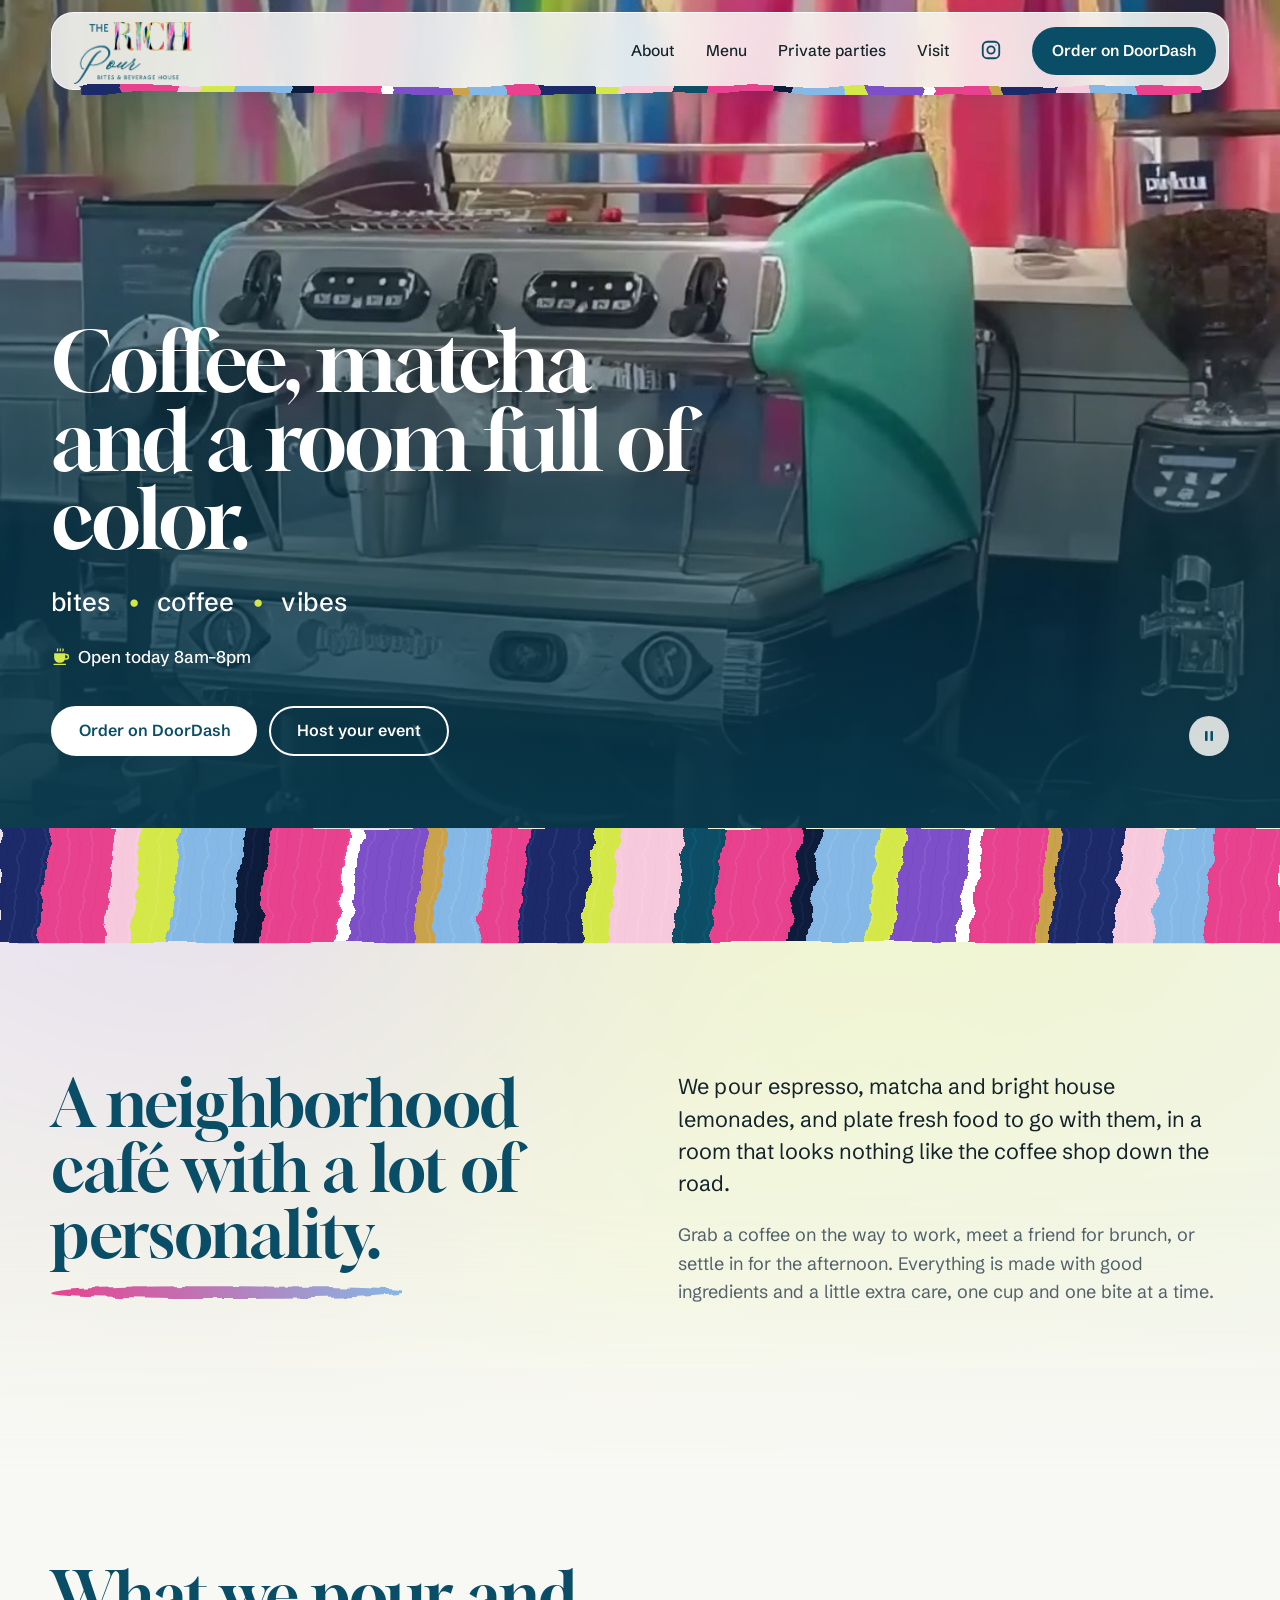
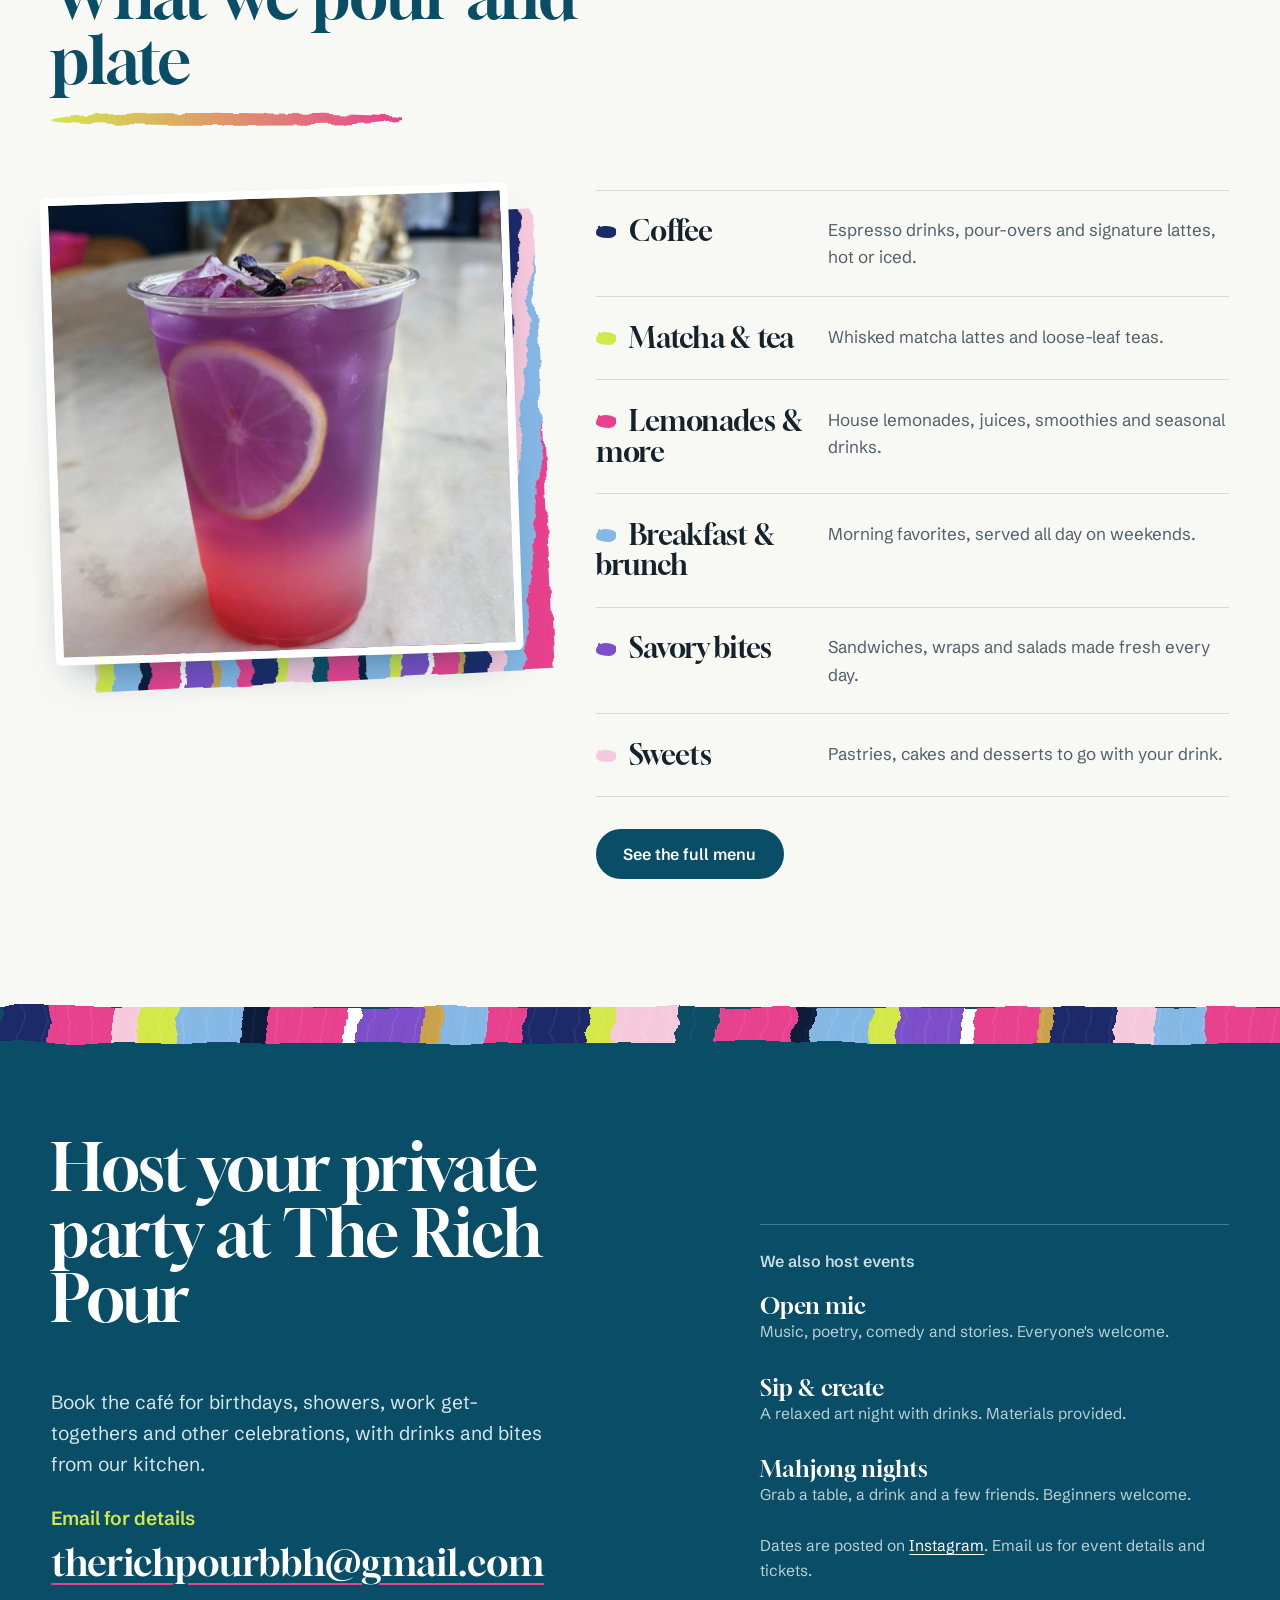
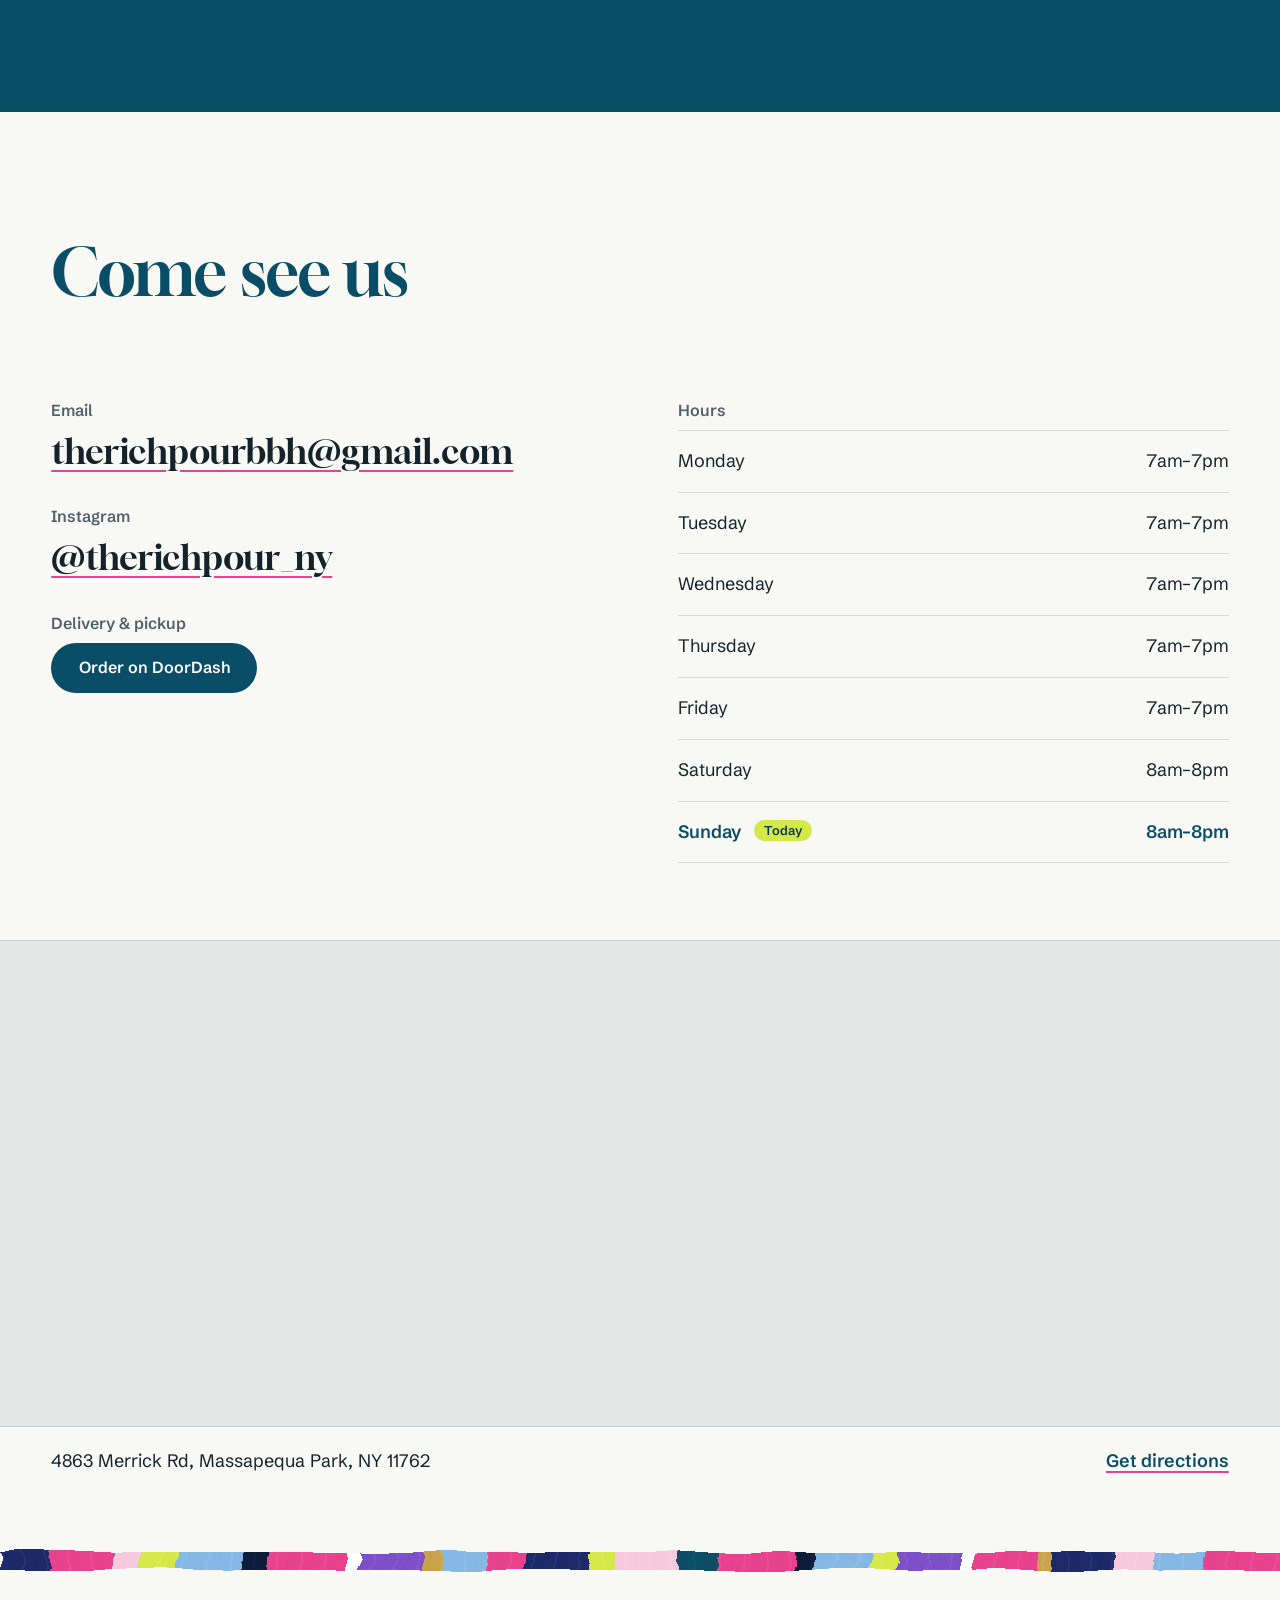
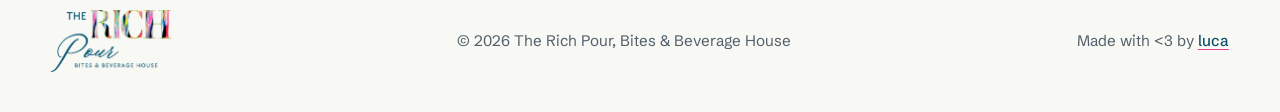
==== commit 61aa5f7e: "new" ====
--- a/index.html
+++ b/index.html
@@ -136,6 +136,7 @@
                     <li><a href="/menu.html">Menu</a></li>
                     <li><a href="#parties">Private parties</a></li>
                     <li><a href="#visit">Visit</a></li>
+                    <li class="nav-social"><a class="nav-insta" href="https://www.instagram.com/therichpour_ny/" target="_blank" rel="noopener" aria-label="The Rich Pour on Instagram"><svg viewBox="0 0 24 24" width="22" height="22" aria-hidden="true" fill="none" stroke="currentColor" stroke-width="2" stroke-linecap="round" stroke-linejoin="round"><rect x="3" y="3" width="18" height="18" rx="5"/><circle cx="12" cy="12" r="4"/><circle cx="17.5" cy="6.5" r="0.6" fill="currentColor" stroke="none"/></svg><span class="nav-insta-label">Instagram</span></a></li>
                     <li><a class="nav-order" href="https://www.doordash.com/store/the-rich-pour-bites-&amp;-beverage-house-massapequa-park-39579205/" target="_blank" rel="noopener">Order on DoorDash</a></li>
                 </ul>
             </nav>
@@ -258,8 +259,8 @@
                             <p>A relaxed art night with drinks. Materials provided.</p>
                         </li>
                         <li>
-                            <h4>Tea leaf readings</h4>
-                            <p>Candlelit readings with a local psychic medium.</p>
+                            <h4>Mahjong nights</h4>
+                            <p>Grab a table, a drink and a few friends. Beginners welcome.</p>
                         </li>
                     </ul>
                     <p class="also-note">Dates are posted on <a href="https://www.instagram.com/therichpour_ny/" target="_blank" rel="noopener">Instagram</a>. Email us for event details and tickets.</p>
--- a/styles.css
+++ b/styles.css
@@ -193,6 +193,25 @@
 .nav-list li:nth-child(3) a { --swash: #9cc4ec; }
 .nav-list li:nth-child(4) a { --swash: #c3aaf0; }
 
+.nav-list .nav-insta {
+    display: inline-flex;
+    align-items: center;
+    gap: 0.6rem;
+    color: var(--teal);
+    transition: color 0.2s, transform 0.2s;
+}
+
+.nav-list .nav-insta::after { content: none; }
+.nav-list .nav-insta:hover { color: #e1306c; transform: rotate(-8deg); }
+.nav-insta-label {
+    position: absolute;
+    width: 1px;
+    height: 1px;
+    overflow: hidden;
+    clip: rect(0 0 0 0);
+    white-space: nowrap;
+}
+
 .nav-list .nav-order {
     padding: 0.7rem 1.25rem;
     border-radius: 999px;
@@ -819,6 +838,10 @@
         bottom: 0.95rem;
         height: 0.5em;
     }
+
+    .nav-list .nav-insta { display: flex; }
+    .nav-list .nav-insta:hover { transform: none; }
+    .nav-insta-label { position: static; width: auto; height: auto; overflow: visible; clip: auto; }
 
     .nav-list .nav-order {
         margin-top: 1.25rem;
